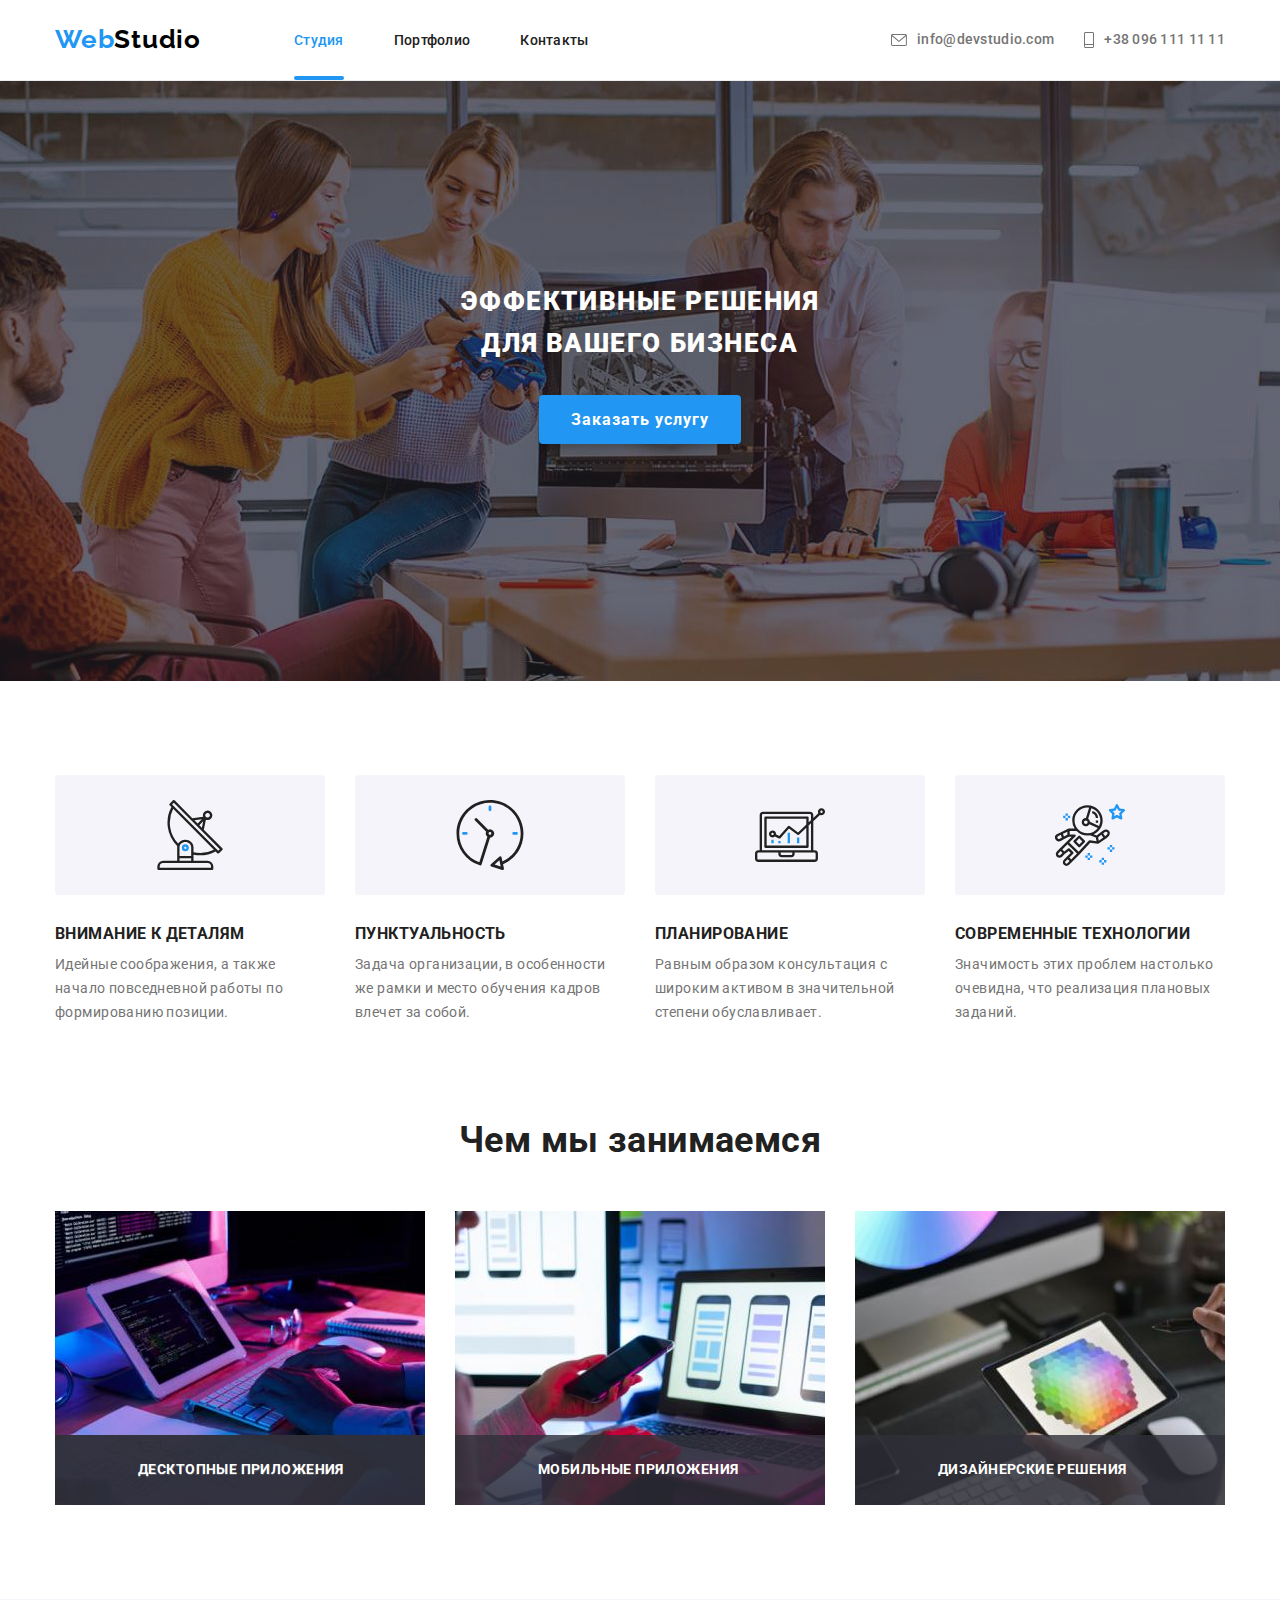
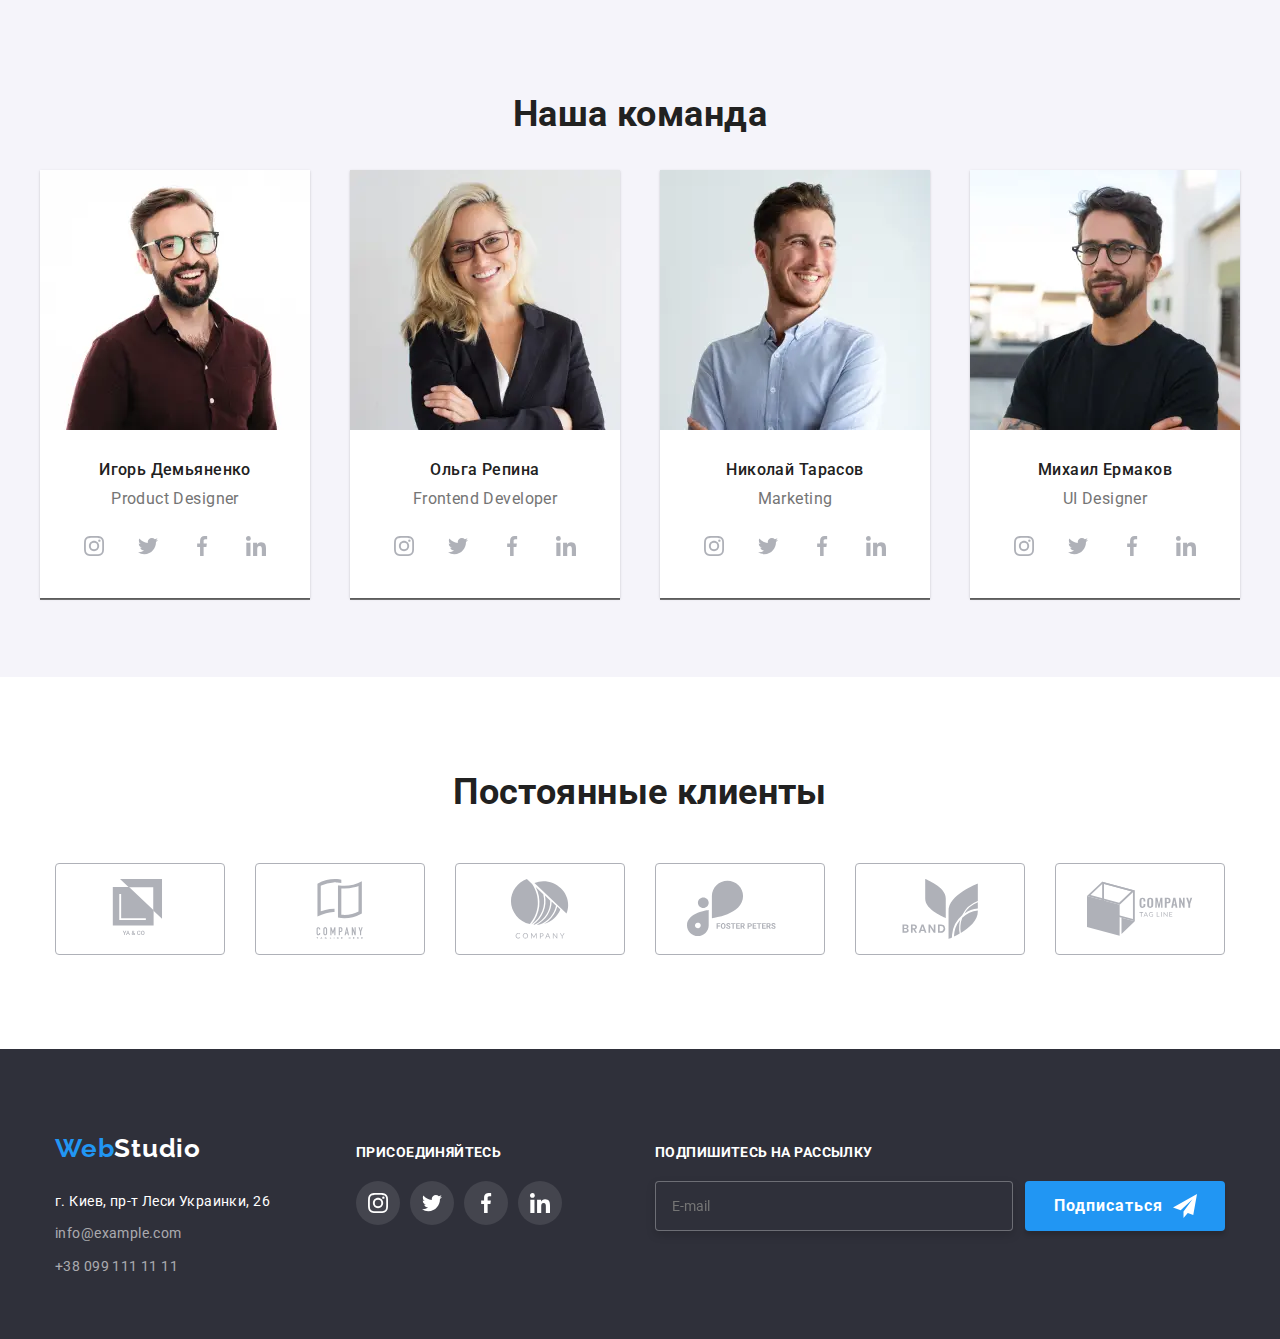
==== index.html @ fa32755e "///" ====
<!DOCTYPE html>
<html lang="ru">
<head>
    <meta charset="UTF-8">
    <meta http-equiv="X-UA-Compatible" content="IE=edge">
    <meta name="viewport" content="width=device-width, initial-scale=1.0">
    <title>MainPage</title>
    <link rel="preconnect" href="https://fonts.googleapis.com">
    <link rel="preconnect" href="https://fonts.gstatic.com" crossorigin>
    <link href="https://fonts.googleapis.com/css2?family=Raleway:wght@700&family=Roboto:wght@400;500;700;900&display=swap" rel="stylesheet">
    <link rel="stylesheet" href="./css/main.min.css">
</head>
<body>

    <!--Шапка-->
    <header class="page-header">
        <div class="container">
            <nav class="main-nav">
                <a class="logo" lang="en" href="./index.html">Web<span class="page-header__logo">Studio</span></a>
                <ul class="site-nav site-nav--margin">
                    <li class="site-nav__item"><a class="site-nav__link site-nav__link--current" href="./index.html">Студия</a></li>
                    <li class="site-nav__item"><a class="site-nav__link" href="./portfolio.html">Портфолио</a></li>
                    <li class="site-nav__item"><a class="site-nav__link" href="">Контакты</a></li>
                </ul>
            </nav>
                <ul class="auth-nav">
                    <li class="auth-nav__item">
                        <a class="auth-nav__link" lang="en" href="mailto:info@example.com">
                            <svg class="auth-nav__mail">
                                <use href="./images/icons.svg#icon-envelope"></use>
                            </svg>
                            info@devstudio.com</a>
                    </li>
                    <li class="auth-nav__item">
                        <a class="auth-nav__link" href="tel:+380961111111">
                            <svg class="auth-nav__tel">
                                <use href="./images/icons.svg#icon-coll"></use>
                            </svg>
                            +38 096 111 11 11</a>
                    </li>
                </ul>
                <!--  Mobile menu  -->

                <button type="button" class="burger" data-menu-open>
                    <svg class="burger__icon">
                        <use href="./images/icons.svg#menu"></use>
                    </svg>
                </button>

                <div class="mobile-menu" data-menu>
                    <button type="button" class="close" data-menu-close>
                        <svg class="close__icon">
                            <use href="./images/icons.svg#close"></use>
                        </svg>
                    </button>
                <div class="mobile-menu__nav">
                    <ul class="mobile-nav">
                        <li class="mobile-nav__item"><a class="mobile-nav__link" href="./index.html">Студия</a></li>
                        <li class="mobile-nav__item"><a class="mobile-nav__link" href="./portfolio.html">Портфолио</a></li>
                        <li class="mobile-nav__item"><a class="mobile-nav__link" href="">Контакты</a></li>
                    </ul>
                </div>
            
                <div class="mobile-menu__auth">
                    <ul class="mobile-auth">
                        <li class="mobile-auth__item">
                            <a class="mobile-auth__tel" href="tel:+380961111111">+38 096 111 11 11</a>
                        </li>
                        <li class="mobile-auth__item">
                            <a class="mobile-auth__mail" lang="en" href="mailto:info@example.com">info@devstudio.com</a>
                        </li>
                    </ul>
                    <ul class="mobile-network">
                        <li class="mobile-network__item">
                            <a class="mobile-network__link" href="">Instagram</a>
                        </li>
                        <li class="mobile-network__item">
                            <a class="mobile-network__link" href="">Twitter</a>
                        </li>
                        <li class="mobile-network__item">
                            <a class="mobile-network__link" href="">Facebook</a>
                        </li>
                        <li class="mobile-network__item">
                            <a class="mobile-network__link" href="">LinkedIn</a>
                        </li>
                    </ul>
                </div>
                </div>               
        </div>
    </header>
    <main>
    <!--Герой-->
        <section class="hero">
            <div class="container">
                <h1 class="hero__title">Эффективные решения для вашего бизнеса</h1>
                <button data-modal-open class="hero__button" type="button">Заказать услугу</button>
            </div>
            <div class="backdrop is-hidden" data-modal>
                <div class="modal">
                    <button data-modal-close  class="close-modal-button" type="button">
                        <svg class="close-modal-icon">
                            <use href="./images/icons.svg#icon-cross"></use>
                        </svg>
                    </button>

                    <!--  форма  -->

                    <form class="modal-form">
                        <b class="modal-form__title">Оставьте свои данные, мы вам перезвоним</b>
                        
                            <label class="modal-form__label">Имя
                                <span class="modal-form__wrapper">
                                    <input class="modal-form__input" type="text" name="name">
                                    <svg class="modal-form__icon">
                                        <use href="./images/icons.svg#icon-person"></use>
                                    </svg>
                                </span>
                            </label>

                            <label class="modal-form__label">Телефон
                                <span class="modal-form__wrapper">
                                    <input class="modal-form__input" type="tel" name="tel">
                                    <svg class="modal-form__icon">
                                        <use href="./images/icons.svg#icon-phone"></use>
                                    </svg>
                                </span>
                                
                            </label>

                            <label class="modal-form__label">Почта
                                <span class="modal-form__wrapper">
                                    <input class="modal-form__input" type="email" name="email">
                                    <svg class="modal-form__icon">
                                        <use href="./images/icons.svg#icon-email"></use>
                                    </svg>
                                </span>
                                
                            </label>

                            <label class="modal-form__label">Комментарий
                                <textarea class="modal-form__comment" name="comment"  placeholder="Введите текст"></textarea>
                            </label>
                            
                            <input class="modal-form__checkbox" type="checkbox" id="accept-policy">
                            <label class="modal-form__check" for="accept-policy">Соглашаюсь с рассылкой и принимаю&nbsp;<a class="modal-form__link" href="#">Условия договора</a></label>

                        <button class="modal-form__button" type="submit">Отправить</button>
                    </form>
                </div>
            </div>   
        </section> 
    
    <!--Преимущества-->
    <section class="section">

        <div class="container">
            <h2 class="section__title visually-hidden">Преимущества</h2>
            <ul class="feature">
                <li class="feature__item">
                    <div class="feature__wrapper">
                        <svg class="feature__icon">
                            <use href="./images/icons.svg#icon-antenna"></use>
                        </svg>
                    </div>
                    <h3 class="feature__title">Внимание к деталям</h3>
                    <p>Идейные соображения, а также начало повседневной работы по формированию позиции.</p>
                </li>
                <li class="feature__item">
                    <div class="feature__wrapper">
                        <svg class="feature__icon">
                            <use href="./images/icons.svg#icon-clock"></use>
                        </svg>
                    </div>
                    <h3 class="feature__title">Пунктуальность</h3>
                    <p>Задача организации, в особенности же рамки и место обучения кадров влечет за собой.</p>
                </li>
                <li class="feature__item">
                    <div class="feature__wrapper">
                        <svg class="feature__icon">
                            <use href="./images/icons.svg#icon-diagram"></use>
                        </svg>
                    </div>
                    <h3 class="feature__title">Планирование</h3>
                    <p>Равным образом консультация с широким активом в значительной степени обуславливает.</p>
                </li>
                <li class="feature__item">
                    <div class="feature__wrapper">
                        <svg class="feature__icon">
                            <use href="./images/icons.svg#icon-astronaut"></use>
                        </svg>
                    </div>
                    <h3 class="feature__title">Современные технологии</h3>
                    <p>Значимость этих проблем настолько очевидна, что реализация плановых заданий.</p>
                </li>
            </ul>
        </div>
        
    </section>

    <!--Чем занимаемся-->
    <section class="section business section--other-padding">

        <div class="container">
            <h2 class="section__title">Чем мы занимаемся</h2>
            <ul class="business-list">
                <li class="business-list__item">
                    <div class="business-list__work">
                        <picture>
                            <source
                            media="(min-width: 1200px)"
                            srcset="
                            ./images/business/business-1.jpg 1x,
                            ./images/business/business-1@2x.jpg 2x"
                            />
                            <img class="business-list__img" src="#" alt="разработка">
                        </picture>
                    <p class="business-list__text">Десктопные приложения</p>
                    </div>
                    
                </li>
                <li class="business-list__item">
                    <div class="business-list__work">
                        <picture>
                            <source
                            media="(min-width: 1200px)"
                            srcset="./images/business/business-2.jpg 1x,
                            ./images/business/business-2@2x.jpg 2x"
                            />
                            <img class="business-list__img" src="#" alt="дизайн">
                        </picture>
                    <p class="business-list__text">Мобильные приложения</p>
                    </div>
                </li>
                <li class="business-list__item">
                    <div class="business-list__work">
                        <picture>
                            <source
                            media="(min-width: 1200px)"
                            srcset="
                            ./images/business/business-3.jpg 1x,
                            ./images/business/business-3@2x.jpg 2x"
                            />
                            <img class="business-list__img" src="#" alt="дизайн">
                        </picture>

                        <p class="business-list__text">Дизайнерские решения</p>
                    </div>
                    
                </li>
            </ul>
        </div>
        
    </section>

    <!--Команда-->
    <section class="section section--background">

        <div class="container">
            <h2 class="section__title">Наша команда</h2>
            <ul class="team-list">
                <li class="team-list__item">
                    <picture>
                        <source
                        media="(min-width: 1200px)"
                        srcset="
                        ./images/team/team-1-desktop.webp 1x,
                        ./images/team/team-1-desktop@2x.webp 2x"
                        type="image/webp"
                        >
                        <source
                        media="(min-width: 1200px)"
                        srcset="
                        ./images/team/team-1-desktop.jpg 1x,
                        ./images/team/team-1-desktop@2x.jpg 2x"
                        >
                        <source
                        media="(min-width: 768px)"
                        srcset="./images/team/team-1-tablet.webp 1x,
                        ./images/team/team-1-tabletp@2x.webp 2x
                        "
                        type="image/webp"
                        >
                        <source
                        media="(min-width: 768px)"
                        srcset="
                        ./images/team/team-1-tablet.jpg 1x,
                        ./images/team/team-1-tablet@2x.jpg 2x"
                        >
                        <source
                        media="(min-width: 480px)"
                        srcset="
                        ./images/team/team-1-mobile).webp 1x,
                        ./images/team/team-1-mobile)@2x.webp 2x"
                        type="image/webp"
                        >
                        <source
                        media="(min-width: 480px)"
                        srcset="
                        ./images/team/team-1-mobile).jpg 1x,
                        ./images/team/team-1-mobile)@2x.jpg 2x"
                        >
                        <img class="team-list_image"
                        src="#"
                        alt="фото Игорь Демьяненко"
                        />
                    </picture>
                    <div class="team-list__info">
                        <h3 class="team-list__title">Игорь Демьяненко</h3>
                        <p class="team-list__text" lang="en">Product Designer</p>
                        <ul class="network team-list__network">
                            <li class="network__item">
                                <a class="network__link" href="">
                                    <svg class="network__icon">
                                        <use href="./images/icons.svg#icon-instagram"></use>
                                    </svg>
                                </a>
                            </li>
                            <li class="network__item">
                                <a class="network__link" href="">
                                    <svg class="network__icon">
                                        <use href="./images/icons.svg#icon-twitter"></use>
                                    </svg>
                                </a>
                            </li>
                            <li class="network__item">
                                <a class="network__link" href="">
                                    <svg class="network__icon">
                                        <use href="./images/icons.svg#icon-facebook"></use>
                                    </svg>
                                </a>
                            </li>
                            <li class="network__item">
                                <a class="network__link" href="">
                                    <svg class="network__icon">
                                        <use href="./images/icons.svg#icon-linkedin"></use>
                                    </svg>
                                </a>
                            </li>
                        </ul>
                    </div>
                    
                </li>

                <li class="team-list__item">
                    <picture>
                        <source
                        media="(min-width: 1200px)"
                        srcset="
                        ./images/team/team-2-desktop.webp 1x,
                        ./images/team/team-2-desktop@2x.webp 2x"
                        type="image/webp"
                        >
                        <source
                        media="(min-width: 1200px)"
                        srcset="
                        ./images/team/team-2-desktop.jpg 1x,
                        ./images/team/team-2-desktop@2x.jpg 2x"
                        >
                        <source
                        media="(min-width: 768px)"
                        srcset="
                        ./images/team/team-2-tablet.webp 1x,
                        ./images/team/team-2-tabletp@2x.webp 2x
                        "
                        type="image/webp"
                        >
                        <source
                        media="(min-width: 768px)"
                        srcset="
                        ./images/team/team-2-tablet.jpg 1x,
                        ./images/team/team-2-tablet@2x.jpg 2x"
                        >
                        <source
                        media="(min-width: 480px)"
                        srcset="
                        ./images/team/team-2-mobile).webp 1x,
                        ./images/team/team-2-mobile)@2x.webp 2x"
                        type="image/webp"
                        >
                        <source
                        media="(min-width: 480px)"
                        srcset="
                        ./images/team/team-2-mobile).jpg 1x,
                        ./images/team/team-2-mobile)@2x.jpg 2x"
                        >
                        <img
                        src="#"
                        alt="фото Ольга Репина"
                        />
                    </picture>
                    <div class="team-list__info">
                        <h3 class="team-list__title">Ольга Репина</h3>
                        <p class="team-list__text" lang="en">Frontend Developer</p>
                        <ul class="network team-list__network">
                            <li class="network__item">
                                <a class="network__link" href="">
                                    <svg class="network__icon">
                                        <use href="./images/icons.svg#icon-instagram"></use>
                                    </svg>
                                </a>
                            </li>
                            <li class="network__item">
                                <a class="network__link" href="">
                                    <svg class="network__icon">
                                        <use href="./images/icons.svg#icon-twitter"></use>
                                    </svg>
                                </a>
                            </li>
                            <li class="network__item">
                                <a class="network__link" href="">
                                    <svg class="network__icon">
                                        <use href="./images/icons.svg#icon-facebook"></use>
                                    </svg>
                                </a>
                            </li>
                            <li class="network__item">
                                <a class="network__link" href="">
                                    <svg class="network__icon">
                                        <use href="./images/icons.svg#icon-linkedin"></use>
                                    </svg>
                                </a>
                            </li>
                        </ul>
                    </div>
                    
                </li>
                <li class="team-list__item">
                    <picture>
                        <source
                        media="(min-width: 1200px)"
                        srcset="
                        ./images/team/team-3-desktop.webp 1x,
                        ./images/team/team-3-desktop@2x.webp 2x"
                        type="image/webp"
                        >
                        <source
                        media="(min-width: 1200px)"
                        srcset="
                        ./images/team/team-3-desktop.jpg 1x,
                        ./images/team/team-3-desktop@2x.jpg 2x"
                        >
                        <source
                        media="(min-width: 768px)"
                        srcset="
                        ./images/team/team-3-tablet.webp 1x,
                        ./images/team/team-3-tabletp@2x.webp 2x
                        "
                        type="image/webp"
                        >
                        <source
                        media="(min-width: 768px)"
                        srcset="
                        ./images/team/team-3-tablet.jpg 1x,
                        ./images/team/team-3-tablet@2x.jpg 2x"
                        >
                        <source
                        media="(min-width: 480px)"
                        srcset="
                        ./images/team/team-3-mobile).webp 1x,
                        ./images/team/team-3-mobile)@2x.webp 2x"
                        type="image/webp"
                        >
                        <source
                        media="(min-width: 480px)"
                        srcset="
                        ./images/team/team-3-mobile).jpg 1x,
                        ./images/team/team-3-mobile)@2x.jpg 2x"
                        >
                        <img
                        src="#"
                        alt="фото Николай Тарасов"
                        />
                    </picture>
                    <div class="team-list__info">
                        <h3 class="team-list__title">Николай Тарасов</h3>
                        <p class="team-list__text" lang="en">Marketing</p>
                        <ul class="network team-list__network">
                            <li class="network__item">
                                <a class="network__link" href="">
                                    <svg class="network__icon">
                                        <use href="./images/icons.svg#icon-instagram"></use>
                                    </svg>
                                </a>
                            </li>
                            <li class="network__item">
                                <a class="network__link" href="">
                                    <svg class="network__icon">
                                        <use href="./images/icons.svg#icon-twitter"></use>
                                    </svg>
                                </a>
                            </li>
                            <li class="network__item">
                                <a class="network__link" href="">
                                    <svg class="network__icon">
                                        <use href="./images/icons.svg#icon-facebook"></use>
                                    </svg>
                                </a>
                            </li>
                            <li class="network__item">
                                <a class="network__link" href="">
                                    <svg class="network__icon">
                                        <use href="./images/icons.svg#icon-linkedin"></use>
                                    </svg>
                                </a>
                            </li>
                        </ul>
                    </div>
                </li>
                
                <li class="team-list__item">
                    <picture>
                        <source
                        media="(min-width: 1200px)"
                        srcset="
                        ./images/team/team-4-desktop.webp 1x,
                        ./images/team/team-4-desktop@2x.webp 2x"
                        type="image/webp"
                        >
                        <source
                        media="(min-width: 1200px)"
                        srcset="
                        ./images/team/team-4-desktop.jpg 1x,
                        ./images/team/team-4-desktop@2x.jpg 2x"
                        >
                        <source
                        media="(min-width: 768px)"
                        srcset="
                        ./images/team/team-4-tablet.webp 1x,
                        ./images/team/team-4-tabletp@2x.webp 2x
                        "
                        type="image/webp"
                        >
                        <source
                        media="(min-width: 768px)"
                        srcset="
                        ./images/team/team-4-tablet.jpg 1x,
                        ./images/team/team-4-tablet@2x.jpg 2x"
                        >
                        <source
                        media="(min-width: 480px)"
                        srcset="
                        ./images/team/team-4-mobile).webp 1x,
                        ./images/team/team-4-mobile)@2x.webp 2x"
                        type="image/webp"
                        >
                        <source
                        media="(min-width: 480px)"
                        srcset="
                        ./images/team/team-4-mobile).jpg 1x,
                        ./images/team/team-4-mobile)@2x.jpg 2x"
                        >
                        <img
                        src="#"
                        alt="фото Михаил Ермаков"
                        />
                    </picture>
                    <div class="team-list__info">
                        <h3 class="team-list__title">Михаил Ермаков</h3>
                        <p class="team-list__text" lang="en">UI Designer</p>
                        <ul class="network team-list__network">
                            <li class="network__item">
                                <a class="network__link" href="">
                                    <svg class="network__icon">
                                        <use href="./images/icons.svg#icon-instagram"></use>
                                    </svg>
                                </a>
                            </li>
                            <li class="network__item">
                                <a class="network__link" href="">
                                    <svg class="network__icon">
                                        <use href="./images/icons.svg#icon-twitter"></use>
                                    </svg>
                                </a>
                            </li>
                            <li class="network__item">
                                <a class="network__link" href="">
                                    <svg class="network__icon">
                                        <use href="./images/icons.svg#icon-facebook"></use>
                                    </svg>
                                </a>
                            </li>
                            <li class="network__item">
                                <a class="network__link" href="">
                                    <svg class="network__icon">
                                        <use href="./images/icons.svg#icon-linkedin"></use>
                                    </svg>
                                </a>
                            </li>
                        </ul>
                    </div>
                    
                </li>
            </ul>
        </div>
        
    </section>

    <!-- Постоянные клиенты -->

    <section class="section">
        <div class="container">
            <h2 class="section__title">Постоянные клиенты</h2>
            <ul class="clients-list">
                <li class="clients-list__item">
                    <a class="clients-list__link" href="">
                        <svg class="clients-list__icon">
                            <use href="./images/icons.svg#icon-logo-one"></use>
                        </svg>
                    </a>
                </li>
                <li class="clients-list__item">
                    <a class="clients-list__link" href="">
                        <svg class="clients-list__icon">
                            <use href="./images/icons.svg#icon-logo-two"></use>
                        </svg>
                    </a>
                </li>
                <li class="clients-list__item">
                    <a class="clients-list__link" href="">
                        <svg class="clients-list__icon">
                            <use href="./images/icons.svg#icon-logo-three"></use>
                        </svg>
                    </a>
                </li>
                <li class="clients-list__item">
                    <a class="clients-list__link" href="">
                        <svg class="clients-list__icon">
                            <use href="./images/icons.svg#icon-logo-four"></use>
                        </svg>
                    </a>
                </li>
                <li class="clients-list__item">
                    <a class="clients-list__link" href="">
                        <svg class="clients-list__icon">
                            <use href="./images/icons.svg#icon-logo-five"></use>
                        </svg>
                    </a>
                </li>
                <li class="clients-list__item">
                    <a class="clients-list__link" href="">
                        <svg class="clients-list__icon">
                            <use href="./images/icons.svg#icon-logo-six"></use>
                        </svg>
                    </a>
                </li>

            </ul>

        </div>
    </section>
    </main>
    <!--Подвал-->
    <footer class="footer">
        <div class="container footer__container">
            <div class="left">
                <a class="logo" lang="en" href="./index.html">Web<span class="footer__logo">Studio</span></a>
                <address class="address">
                    <ul class="contacts">
                        <li class="contacts__item">
                            <a class="contacts__adress" href="">г. Киев, пр-т Леси Украинки, 26</a>
                        </li>
                        <li class="contacts__item">
                            <a class="contacts__mail" lang="en" href="mailto:info@example.com">info@example.com</a>
                        </li>
                        <li class="contacts__item">
                            <a class="contacts__tel" href="tel:+380961111111">+38 099 111 11 11</a>
                        </li>      
                    </ul>
                </address>
            </div>
            <div class="right footer__right">
                <h3 class="right__title">присоединяйтесь</h3>
                <ul class="network">
                    <li class="network__item">
                        <a class="network__link network__link--background" href="">
                            <svg class="network__icon network__icon--fill">
                                <use href="./images/icons.svg#icon-instagram"></use>
                            </svg>
                        </a>
                    </li>
                    <li class="network__item">
                        <a class="network__link network__link--background" href="">
                            <svg class="network__icon network__icon--fill">
                                <use href="./images/icons.svg#icon-twitter"></use>
                            </svg>
                        </a>
                    </li>
                    <li class="network__item">
                        <a class="network__link network__link--background" href="">
                            <svg class="network__icon network__icon--fill">
                                <use href="./images/icons.svg#icon-facebook"></use>
                            </svg>
                        </a>
                    </li>
                    <li class="network__item">
                        <a class="network__link network__link--background" href="">
                            <svg class="network__icon network__icon--fill">
                                <use href="./images/icons.svg#icon-linkedin"></use>
                            </svg>
                        </a>
                    </li>
                </ul>
            </div>
            <div class="footer-mailing">
                <b class="footer-mailin-accent">Подпишитесь на рассылку</b>
                <form class="footer-form">

                        <label class="footer-form__label">
                            <input class="footer-form__input" type="email" name="footer-email" placeholder="E-mail">
                        </label>
                        
                        <button class="footer-form__button" type="submit">Подписаться
                            <svg class="footer-form__icon">
                                <use href="./images/icons.svg#icon-send"></use>
                            </svg>
                        </button>
                    
                </form>
            </div>
            
        </div>
    </footer>

    <script src="./js/modal.js"></script>
    <script src="./js/mobile-menu.js"></script>
    
</body>
</html>
---- css/main.min.css ----
/*! modern-normalize v1.1.0 | MIT License | https://github.com/sindresorhus/modern-normalize */*,::before,::after{box-sizing:border-box}html{line-height:1.15;-webkit-text-size-adjust:100%;-moz-tab-size:4;tab-size:4}body{margin:0;font-family:system-ui,-apple-system,"Segoe UI",Roboto,Helvetica,Arial,sans-serif,"Apple Color Emoji","Segoe UI Emoji"}hr{height:0;color:inherit}abbr[title]{text-decoration:underline dotted}b,strong{font-weight:bolder}code,kbd,samp,pre{font-family:ui-monospace, SFMono-Regular, Consolas, 'Liberation Mono', Menlo, monospace;font-size:1em}small{font-size:80%}sub,sup{font-size:75%;line-height:0;position:relative;vertical-align:baseline}sub{bottom:-0.25em}sup{top:-0.5em}table{text-indent:0;border-color:inherit}button,input,optgroup,select,textarea{font-family:inherit;font-size:100%;line-height:1.15;margin:0}button,select{text-transform:none}button,[type='button'],[type='reset'],[type='submit']{-webkit-appearance:button}::-moz-focus-inner{border-style:none;padding:0}:-moz-focusring{outline:1px dotted ButtonText}:-moz-ui-invalid{box-shadow:none}legend{padding:0}progress{vertical-align:baseline}::-webkit-inner-spin-button,::-webkit-outer-spin-button{height:auto}[type='search']{-webkit-appearance:textfield;outline-offset:-2px}::-webkit-search-decoration{-webkit-appearance:none}::-webkit-file-upload-button{-webkit-appearance:button;font:inherit}summary{display:list-item}.visually-hidden{position:absolute;width:1px;height:1px;margin:-1px;border:0;padding:0;white-space:nowrap;clip-path:inset(100%);clip:rect(0 0 0 0);overflow:hidden}body{background-color:var(--primary-bg-color);color:#757575;font-family:Roboto, sans-serif;letter-spacing:0.03em;font-size:14px;line-height:1.7}h1,h2,h3,p{margin:0px}ul{margin:0px;padding:0px;list-style:none}button{cursor:pointer}img{display:block;max-width:100%;height:auto}a{text-decoration:none}.container{padding-left:15px;padding-right:15px;margin:0 auto}@media screen and (min-width: 480px){.container{width:480px}}@media screen and (min-width: 768px){.container{width:768px}}@media screen and (min-width: 1200px){.container{width:1200px}}.logo{display:block;padding-top:24px;padding-bottom:25px;font-family:Raleway;font-weight:bold;font-size:26px;line-height:1.2;letter-spacing:0.03em;color:#2196F3}.section{padding-top:94px;padding-bottom:94px}@media screen and (max-width: 676px){.section{padding-top:60px;padding-bottom:60px}}.section__title{color:#212121;font-weight:700;font-size:36px;line-height:1.17;text-align:center;margin-bottom:50px}.backdrop{position:fixed;top:0;left:0;width:100%;height:100%;background-color:rgba(0,0,0,0.2);opacity:1;transition:opacity 250ms cubic-bezier(0.4, 0, 0.2, 1);z-index:1}.backdrop.is-hidden{opacity:0;pointer-events:none}.modal{position:absolute;top:50%;left:50%;transform:translate(-50%, -50%) scale(1);width:528px;height:581px;background:#fff;box-shadow:0px 1px 3px rgba(0,0,0,0.12),0px 1px 1px rgba(0,0,0,0.14),0px 2px 1px rgba(0,0,0,0.2);border-radius:4px}.backdrop.is-hidden .modal{transform:translate(-50%, -50%) scale(0.9)}.close-modal-button{display:flex;justify-content:center;align-items:center;position:absolute;top:8px;right:8px;width:30px;height:30px;background-color:#fff;border:1px solid rgba(0,0,0,0.1);border-radius:50%}.close-modal-icon{width:14px;height:14px;transition:fill 250ms cubic-bezier(0.4, 0, 0.2, 1)}.close-modal-button:hover .close-modal-icon,.close-modal-button:focus .close-modal-icon{fill:#2196F3}.modal-form{display:flex;flex-direction:column;padding:40px;text-align:left}.modal-form__title{display:inline-block;font-weight:700;font-size:20px;line-height:1.15;letter-spacing:0.03em;color:#212121;margin-bottom:12px}.modal-form__checkbox{position:absolute;width:1px;height:1px;margin:-1px;border:0;padding:0;white-space:nowrap;clip-path:inset(100%);clip:rect(0 0 0 0);overflow:hidden}.modal-form__label{font-size:12px;line-height:1.16;letter-spacing:0.01em;color:#757575}.modal-form .modal-form__label+.modal-form__label{margin-top:10px}.modal-form__wrapper{display:block;position:relative;margin-top:4px}.modal-form__input{width:100%;height:40px;padding-left:42px;border:1px solid rgba(33,33,33,0.2);border-radius:4px;transition:border 250ms cubic-bezier(0.4, 0, 0.2, 1)}.modal-form__input:focus,.modal-form__comment:focus{outline:none;border-color:#2196F3}.modal-form__comment{display:block;width:100%;height:120px;margin-top:4px;border:1px solid rgba(33,33,33,0.2);border-radius:4px;padding:12px 16px;resize:none;transition:border 250ms cubic-bezier(0.4, 0, 0.2, 1)}.modal-form__comment::placeholder{font-size:14px;line-height:1.14;letter-spacing:0.01em;color:rgba(117,117,117,0.5)}.modal-form__icon{display:block;position:absolute;top:50%;left:12px;width:18px;height:18px;transform:translateY(-50%);transition:fill 250ms cubic-bezier(0.4, 0, 0.2, 1)}.modal-form__input:focus+.modal-form__icon{fill:#2196F3}.modal-form__check{display:flex;justify-content:center;align-items:center;margin-top:20px;margin-bottom:30px}.modal-form__check::before{display:block;content:"";width:16px;height:15px;margin-right:7px;background-image:url(../images/check-off.svg);cursor:pointer;transition:background-image 250ms cubic-bezier(0.4, 0, 0.2, 1)}.modal-form__link{text-decoration:underline}.modal-form__checkbox:checked+.modal-form__check::before{background-image:url(../images/icon-check.svg)}.modal-form__checkbox:focus+.modal-form__check::before{fill:#2196F3}.modal-form__button{padding:10px 55px;font-weight:700;font-size:16px;line-height:1.87;letter-spacing:0.06em;align-self:center;color:#fff;background:#2196F3;box-shadow:0px 4px 4px rgba(0,0,0,0.15);border-radius:4px;border:none;transition:background-color 250ms cubic-bezier(0.4, 0, 0.2, 1)}.modal-form__button:hover,.modal-form__button:focus{background:#188CE8}.network{display:flex;justify-content:center}.network__link{display:flex;width:44px;height:44px;align-items:center;justify-content:center;border-radius:50%;transition:color 250ms cubic-bezier(0.4, 0, 0.2, 1),background-color 250ms cubic-bezier(0.4, 0, 0.2, 1)}.network__icon{width:20px;height:20px;fill:#AFB1B8}.network .network__item+.network__item{margin-left:10px}.burger{background-color:#fff;border:none;cursor:pointer;padding:0;line-height:0;transition:fill 250ms cubic-bezier(0.4, 0, 0.2, 1)}.burger:hover,.burger:focus{fill:#2196F3}@media screen and (min-width: 768px){.burger{display:none}}.mobile-menu{display:flex;flex-direction:column;justify-content:space-between;position:fixed;z-index:100;top:0;left:0;width:100vw;height:100vh;padding:48px 40px;opacity:0;visibility:hidden;pointer-events:none;background-color:#fff;transition:opasity 250ms cubic-bezier(0.4, 0, 0.2, 1),visibility 250ms cubic-bezier(0.4, 0, 0.2, 1)}.mobile-menu.is-open{opacity:1;visibility:visible;pointer-events:all}.close{position:absolute;top:10px;right:15px;background-color:#fff;border:none;cursor:pointer;padding:0;line-height:0;transition:fill 250ms cubic-bezier(0.4, 0, 0.2, 1)}.close:hover,.close:focus{fill:#2196F3}.burger__icon,.close__icon{width:40px;height:40px}.mobile-nav__item:not(:last-child){margin-bottom:32px}.mobile-nav__link{font-weight:500;font-size:40px;line-height:1.17;text-align:center;letter-spacing:0.02em;color:#212121;transition:color 250ms cubic-bezier(0.4, 0, 0.2, 1)}.mobile-nav__link:hover,.mobile-nav__link:focus{color:#2196F3}.mobile-menu__auth{display:block}.mobile-auth{margin-bottom:64px}.mobile-auth__item:not(:last-child){margin-bottom:32px}.mobile-auth__tel{font-weight:500;font-size:34px;line-height:1.17;letter-spacing:0.02em;color:#2196F3}.mobile-auth__mail{font-weight:500;font-size:24px;line-height:1.16;letter-spacing:0.02em;color:#757575}.mobile-auth__mail:hover,.mobile-auth__mail:focus{color:#2196F3}.mobile-network{display:flex}.mobile-network__link{padding:10px;font-weight:500;font-size:18px;line-height:1.22;letter-spacing:0.02em;color:#2196F3}.mobile-network__item:not(:last-child){border-right:1px solid rgba(33,33,33,0.2)}.page-header{border-bottom:1px solid #ECECEC}.page-header .container{display:flex;align-items:center;justify-content:space-between}.main-nav{display:flex}.page-header__logo{color:#000000}.site-nav{display:flex}.site-nav--margin{margin-left:93px}@media screen and (max-width: 767px){.site-nav{display:none}}@media (min-width: 768px) and (max-width: 1199px){.site-nav{margin-left:88px}}.site-nav .site-nav__item+.site-nav__item{margin-left:50px}.site-nav__link{display:block;padding-top:32px;padding-bottom:32px;color:#212121;font-weight:500;line-height:1.17;letter-spacing:0.02em;transition:color 250ms cubic-bezier(0.4, 0, 0.2, 1)}.site-nav__link:hover,.site-nav__link:focus{color:#2196F3}.site-nav__link::after{content:"";position:absolute;left:0;bottom:0;display:block;width:100%;height:4px;background-color:#2196F3;border-radius:2px;opacity:0}.site-nav__link--current{color:#2196F3;position:relative}.site-nav__link--current::after{opacity:1}@media screen and (max-width: 767px){.auth-nav{display:none}}@media (min-width: 768px) and (max-width: 1199px){.auth-nav{display:flex;flex-direction:column;justify-content:flex-start;margin-left:auto}}@media screen and (min-width: 1200px){.auth-nav{display:flex;justify-content:center;align-items:center}}@media (min-width: 768px) and (max-width: 1199px){.auth-nav__item:not(:last-child){margin-bottom:10px}}@media (min-width: 1200px){.auth-nav .auth-nav__item+.auth-nav__item{margin-left:30px}}.auth-nav__link{display:flex;align-items:center;color:#757575;font-weight:500;line-height:1.14;letter-spacing:0.02em;transition:color 250ms cubic-bezier(0.4, 0, 0.2, 1)}@media screen and (min-width: 1200px){.auth-nav__link{padding-top:32px;padding-bottom:32px}}.auth-nav__link:hover,.auth-nav__link:focus{color:#2196F3;fill:#2196F3}.auth-nav__mail{width:16px;height:12px;margin-right:10px;fill:currentColor}@media (min-width: 768px) and (max-width: 1199px){.auth-nav__mail{width:14px;height:10px}}.auth-nav__tel{width:10px;height:16px;margin-right:10px;fill:currentColor}@media (min-width: 768px) and (max-width: 1199px){.auth-nav__tel{width:10px;height:14px}}.hero{max-width:480px;height:400px;padding-top:118px;padding-bottom:118px;margin-left:auto;margin-right:auto;background-color:#C4C4C4;text-align:center;background-image:linear-gradient(rgba(47,48,58,0.4), rgba(47,48,58,0.4)),url("../images/hero/hero-mobile.jpg");background-repeat:no-repeat;background-position:center;background-size:cover}@media screen and (min-device-pixel-ratio: 2), (min-resolution: 192dpi), (min-resolution: 2dppx){.hero{background-image:url("../images/hero/hero-mobile@2x.jpg")}}@media screen and (min-width: 768px){.hero{max-width:768px;background-image:linear-gradient(rgba(47,48,58,0.4), rgba(47,48,58,0.4)),url("../images/hero/hero-desktop.jpg")}}@media screen and (min-width: 768px) and (min-device-pixel-ratio: 2), screen and (min-width: 768px) and (min-resolution: 192dpi), screen and (min-width: 768px) and (min-resolution: 2dppx){.hero{background-image:url("../images/hero/hero-tablet@2x.jpg")}}@media screen and (min-width: 1200px){.hero{max-width:1600px;height:600px;padding-top:200px;padding-bottom:200px;background-image:linear-gradient(rgba(47,48,58,0.4), rgba(47,48,58,0.4)),url("../images/hero/hero-desktop.jpg")}}@media screen and (min-width: 1200px) and (min-device-pixel-ratio: 2), screen and (min-width: 1200px) and (min-resolution: 192dpi), screen and (min-width: 1200px) and (min-resolution: 2dppx){.hero{background-image:url("../images/hero/hero-desktop@2x.jpg")}}.hero__title{color:#fff;margin:0 auto;margin-bottom:30px;width:360px;font-weight:900;font-size:26px;line-height:1.6;letter-spacing:0.06em;text-transform:uppercase}.hero__button{padding:10px 32px;font-weight:700;font-size:16px;line-height:1.87;letter-spacing:0.06em;color:#fff;box-shadow:0px 4px 4px rgba(0,0,0,0.15);border-radius:4px;border:none;background-color:#2196F3;transition:background-color 250ms cubic-bezier(0.4, 0, 0.2, 1)}.hero__button:hover,.hero__button:focus{background-color:#118CE8}@media screen and (max-width: 767px){.feature{display:block;margin-bottom:60px}}@media screen and (min-width: 768px){.feature{display:flex;flex-wrap:wrap;margin:-15px}}@media screen and (max-width: 767px){.feature__item:not(:last-child){margin-bottom:30px}}@media screen and (min-width: 768px){.feature__item{margin:15px;flex-basis:calc((100% - 60px) / 2)}}@media screen and (min-width: 1200px){.feature__item{flex-basis:calc((100% - 120px) / 4)}}.feature__title{text-align:center;color:#212121;font-weight:700;line-height:1.1;margin-bottom:10px;text-transform:uppercase}@media screen and (min-width: 768px){.feature__title{text-align:left}}.feature__wrapper{display:flex;align-items:center;justify-content:center;height:120px;margin-bottom:30px;padding:25px 0;border-radius:4px;background-color:#F5F4FA}.feature__icon{width:70px;height:70px}@media screen and (max-width: 1199px){.business{display:none}}.section--other-padding{padding-top:0px}.business-list{display:flex;justify-content:space-between}.business-list__text{position:absolute;bottom:27px;left:83px;font-weight:700;font-size:14px;line-height:1.14;letter-spacing:0.03em;text-transform:uppercase;color:#fff}.business-list__work{position:relative}.business-list__work::before{display:block;position:absolute;content:"";width:100%;bottom:0;left:0;height:70px;background:rgba(47,48,58,0.8)}.section--background{background-color:#F5F4FA}@media screen and (max-width: 767px){.team-list{display:block}}@media screen and (min-width: 768px){.team-list{display:flex;flex-wrap:wrap;margin:-15px}}@media screen and (min-width: 1200px){.team-list{display:flex;justify-content:space-between}}.team-list__title{color:#212121;font-weight:500;font-size:16px;line-height:1.2;text-align:center;margin-bottom:10px}.team-list__item{background-color:#fff;box-shadow:0px 1px 3px rgba(0,0,0,0.12),0px 1px 1px rgba(0,0,0,0.14),0px 2px}@media screen and (max-width: 767px){.team-list__item:not(:last-child){margin-bottom:30px}}@media screen and (max-width: 767px) and (min-width: 768px){.team-list__item{margin:15px;flex-basis:calc((100% - 60px) / 2)}}@media screen and (max-width: 767px) and (min-width: 1200px){.team-list__item{flex-basis:calc((100% - 120px) / 4)}}.team-list__item .team-list_image{display:block;width:100%}.team-list__item .team-list__info{padding-top:30px;padding-bottom:30px}.team-list__item .team-list__text{font-weight:400;font-size:16px;line-height:1.2;text-align:center}.team-list__item .team-list__network{margin-top:16px}.team-list__item .network__link:hover,.team-list__item .network__link:focus{background-color:#2196F3}.team-list__item .network__link:hover .network__icon,.team-list__item .network__link:focus .network__icon{fill:#fff}.clients-list{display:flex}@media screen and (max-width: 767px){.clients-list{flex-wrap:wrap;margin:-15px}}@media (min-width: 768px) and (max-width: 1199px){.clients-list{flex-wrap:wrap;margin:-15px}}@media screen and (min-width: 1200px){.clients-list{margin:-15px}}@media screen and (max-width: 767px){.clients-list__item{margin:15px;flex-basis:calc((100% - 60px) / 2)}}@media (min-width: 768px) and (max-width: 1199px){.clients-list__item{margin:15px;flex-basis:calc((100% - 90px) / 3)}}@media screen and (min-width: 1200px){.clients-list__item{margin:15px;flex-basis:calc((100% - 150px) / 6)}}.clients-list__link{display:flex;align-items:center;justify-content:center;height:92px;border:1px solid #AFB1B8;border-radius:4px;color:#AFB1B8;transition:color 250ms cubic-bezier(0.4, 0, 0.2, 1),border 250ms cubic-bezier(0.4, 0, 0.2, 1)}.clients-list__link:hover,.clients-list__link:focus{color:#2196F3;border:1px solid #2196F3}.clients-list__icon{width:106px;height:60px;fill:currentColor}.footer{padding-top:60px;padding-bottom:60px;background-color:#2F303A}@media screen and (max-width: 767px){.footer__container{display:block;text-align:center}}@media (min-width: 768px) and (max-width: 1199px){.footer__container{display:flex;flex-wrap:wrap;align-items:baseline}}@media screen and (min-width: 1200px){.footer__container{display:flex;align-items:baseline}}.footer__logo{color:#fff}.contacts__adress{color:#fff}@media (min-width: 768px) and (max-width: 1199px){.left{margin-left:76px}}@media (min-width: 768px) and (max-width: 1199px){.left{display:flex;flex-direction:column;align-items:center;justify-content:center}}@media screen and (min-width: 1200px){.left{width:231px}}.contacts__mail,.contacts__tel{color:rgba(255,255,255,0.6);transition:color 250ms cubic-bezier(0.4, 0, 0.2, 1)}.contacts__mail:hover,.contacts__mail:focus,.contacts__tel:hover,.contacts__tel:focus{color:#fff}.address{font-style:normal}@media screen and (max-width: 767px){.address{margin-bottom:60px}}@media (min-width: 768px) and (max-width: 1199px){.contacts{display:flex;flex-direction:column;align-items:center;justify-content:center}}.contacts__item:not(:last-child){margin-bottom:9px}@media screen and (max-width: 1199px){.contacts__item:not(:last-child){margin-bottom:8px}}@media (min-width: 768px) and (max-width: 1199px){.footer__right{display:flex;flex-direction:column;align-items:center;justify-content:center}}@media screen and (min-width: 1200px){.footer__right{margin-left:70px}}@media screen and (max-width: 767px){.right{margin-bottom:60px}}@media (min-width: 768px) and (max-width: 1199px){.right{margin-left:165px}}@media screen and (min-width: 1200px){.right{width:206px}}.right__title{font-weight:700;font-size:14px;line-height:1.14;letter-spacing:0.03em;text-transform:uppercase;color:#fff;margin-bottom:20px}.network{display:flex;justify-content:center}.network__link{display:flex;width:44px;height:44px;align-items:center;justify-content:center;color:#fff;border-radius:50%;transition:background-color 250ms cubic-bezier(0.4, 0, 0.2, 1)}.network__link--background{background-color:rgba(255,255,255,0.1)}.network__icon{width:20px;height:20px;color:currentColor}.network__icon--fill{fill:#fff}.network .network__item+.network__item{margin-left:10px}.network__link:hover,.network__link:focus{background-color:#2196F3}@media (min-width: 768px) and (max-width: 1199px){.footer-mailing{text-align:center;margin-left:166px;margin-top:60px}}@media screen and (min-width: 1200px){.footer-mailing{display:flex;flex-direction:column;margin-left:93px}}@media (min-width: 768px) and (max-width: 1199px){.footer-form{display:flex;flex-direction:column;width:450px;align-items:center;justify-content:center}}@media screen and (min-width: 1200px){.footer-form{display:flex}}.footer-mailin-accent{display:block;margin-bottom:20px;font-weight:700;font-size:14px;line-height:1.14;letter-spacing:0.03em;text-transform:uppercase;color:#fff}.footer-form__input{width:358px;height:50px;padding:15px 16px;background-color:#2F303A;border:1px solid rgba(255,255,255,0.3);filter:drop-shadow(0px 4px 4px rgba(0,0,0,0.15));border-radius:4px;transition:border 250ms cubic-bezier(0.4, 0, 0.2, 1)}@media screen and (max-width: 767px){.footer-form__input{width:100%;margin-bottom:20px}}@media (min-width: 768px) and (max-width: 1199px){.footer-form__input{margin-bottom:20px}}.footer-form__input:focus{outline:none;border-color:#2196F3}.footer-form__label::placeholder{font-size:16px;line-height:1.25;letter-spacing:0.03em;color:rgba(255,255,255,0.6)}.footer-form__button{display:flex;justify-content:center;align-items:center;width:200px;height:50px;padding:10px 28px 10px 29px;font-weight:700;font-size:16px;line-height:1.87;letter-spacing:0.06em;color:#fff;background:#2196F3;box-shadow:0px 4px 4px rgba(0,0,0,0.15);border-radius:4px;border:transparent;cursor:pointer;transition:background-color 250ms cubic-bezier(0.4, 0, 0.2, 1)}@media screen and (max-width: 767px){.footer-form__button{margin:0 auto}}@media screen and (min-width: 1200px){.footer-form__button{margin-left:12px}}.footer-form__button:hover,.footer-form__button:focus{background-color:#118CE8}.footer-form__icon{width:24px;height:24px;margin-left:10px}.filter{display:flex;justify-content:center;margin-bottom:50px}.filter__button{font-weight:500;font-size:16px;padding:6px 22px;min-width:auto;line-height:1.6;text-align:center;background-color:#F5F4FA;color:#212121;border-radius:4px;border:none;transition:background-color 250ms cubic-bezier(0.4, 0, 0.2, 1),color 250ms cubic-bezier(0.4, 0, 0.2, 1),box-shadow 250ms cubic-bezier(0.4, 0, 0.2, 1)}.filter__button:hover,.filter__button:focus{color:#fff;background-color:#2196F3;box-shadow:0px 3px 1px rgba(0,0,0,0.1),0px 1px 2px rgba(0,0,0,0.08),0px 2px 2px rgba(0,0,0,0.12)}.filter .filter__item+.filter__item{margin-left:8px}.portfolio{display:flex;flex-wrap:wrap}.portfolio__item{width:370px;margin-right:30px;margin-bottom:30px;border:1px solid #EEEEEE}.portfolio__item:nth-child(3n){margin-right:0px}.portfolio__item:nth-last-child(-n+3){margin-bottom:0px}.portfolio__info{padding:20px 24px}.portfolio__title{color:#212121;font-weight:700;font-size:18px;line-height:2;letter-spacing:0.06em;margin-bottom:4px}.portfolio__description{font-size:16px;line-height:1.9;color:#757575}.portfolio__link{display:block}.portfolio__item:hover,.portfolio__item:focus{box-shadow:0px 1px 1px rgba(0,0,0,0.12),0px 4px 4px rgba(0,0,0,0.06),1px 4px 6px rgba(0,0,0,0.16);transition:box-shadow 250ms cubic-bezier(0.4, 0, 0.2, 1)}.portfolio__box{position:relative;width:100%;height:100%;background-color:rgba(33,150,243,0.9);overflow:hidden}.portfolio__text{position:absolute;top:0;left:0;height:100%;padding:63px 24px;font-size:18px;line-height:1.56;letter-spacing:0.03em;color:#fff;background-color:rgba(33,150,243,0.9);transform:translateY(100%);transition:transform 250ms cubic-bezier(0.4, 0, 0.2, 1)}.portfolio__link:hover .portfolio__text,.portfolio__link:focus .portfolio__text{transform:translateY(0)}
/*# sourceMappingURL=main.min.css.map */
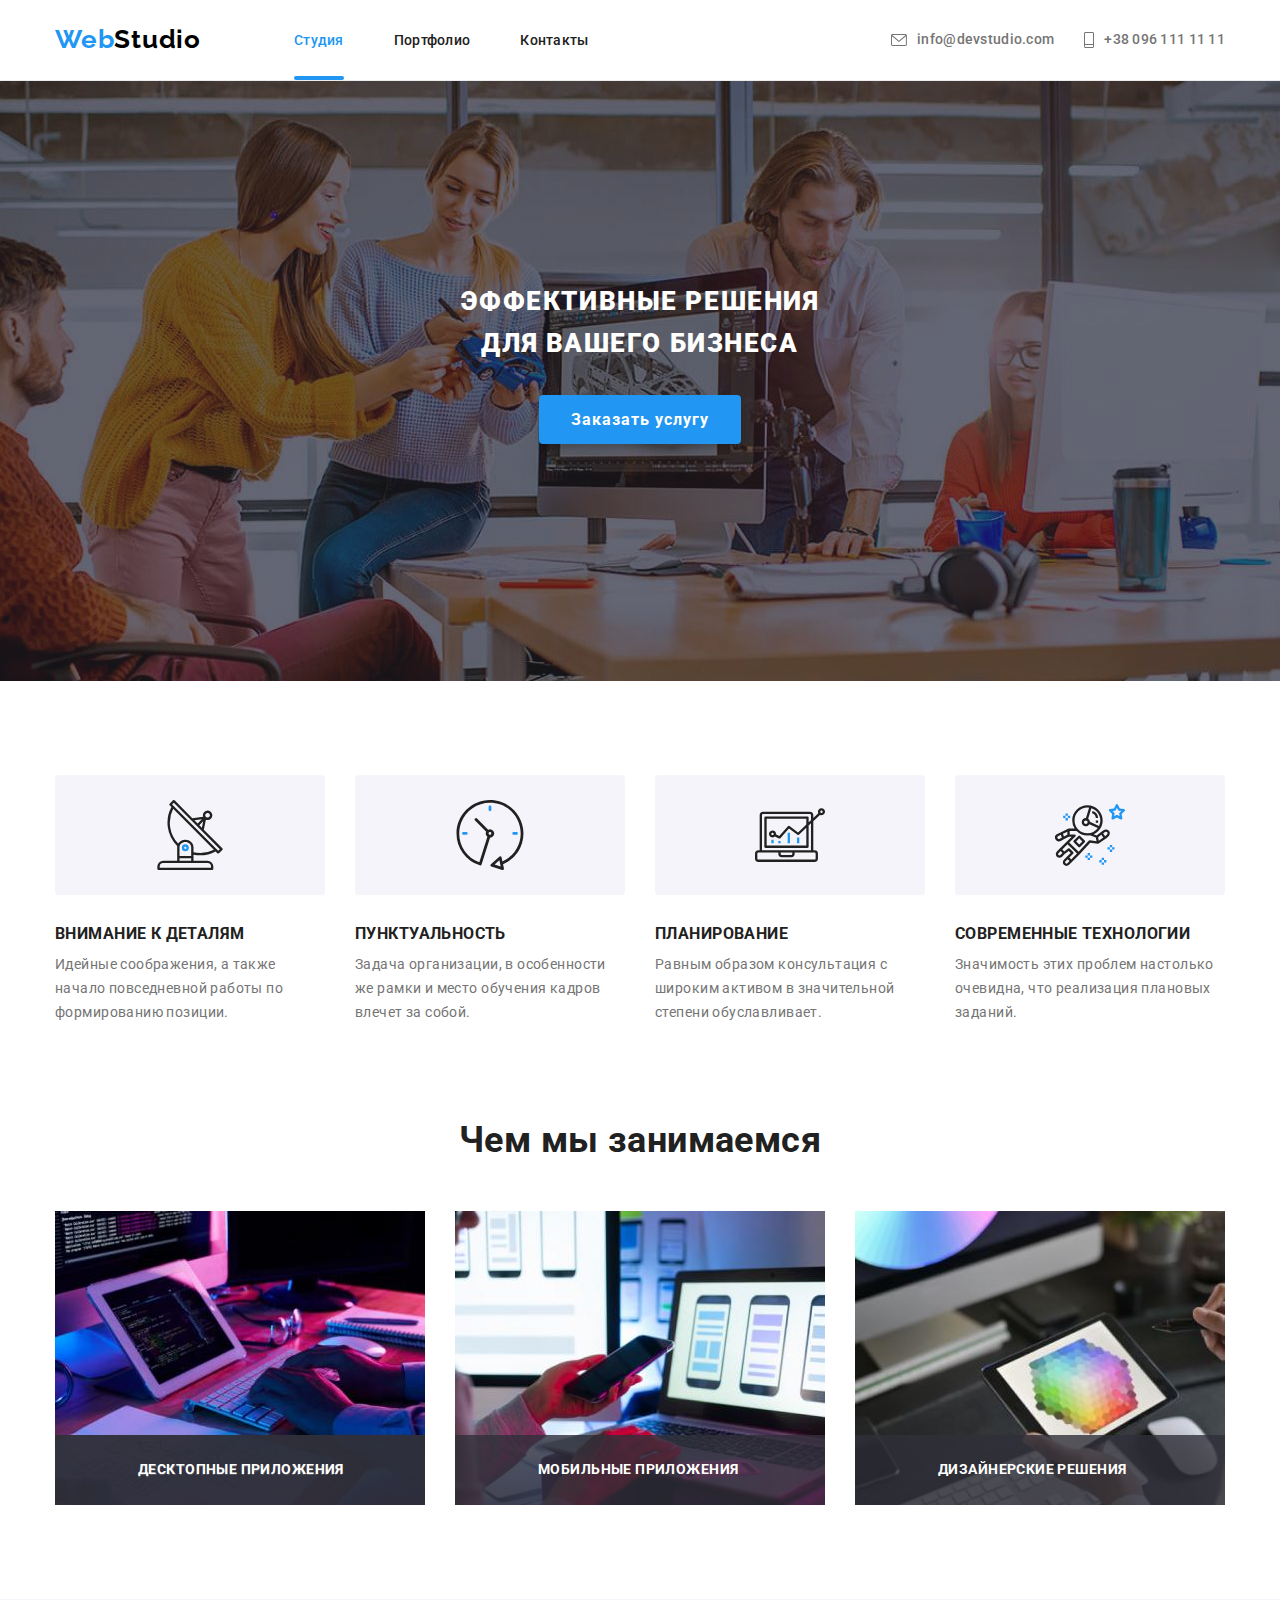
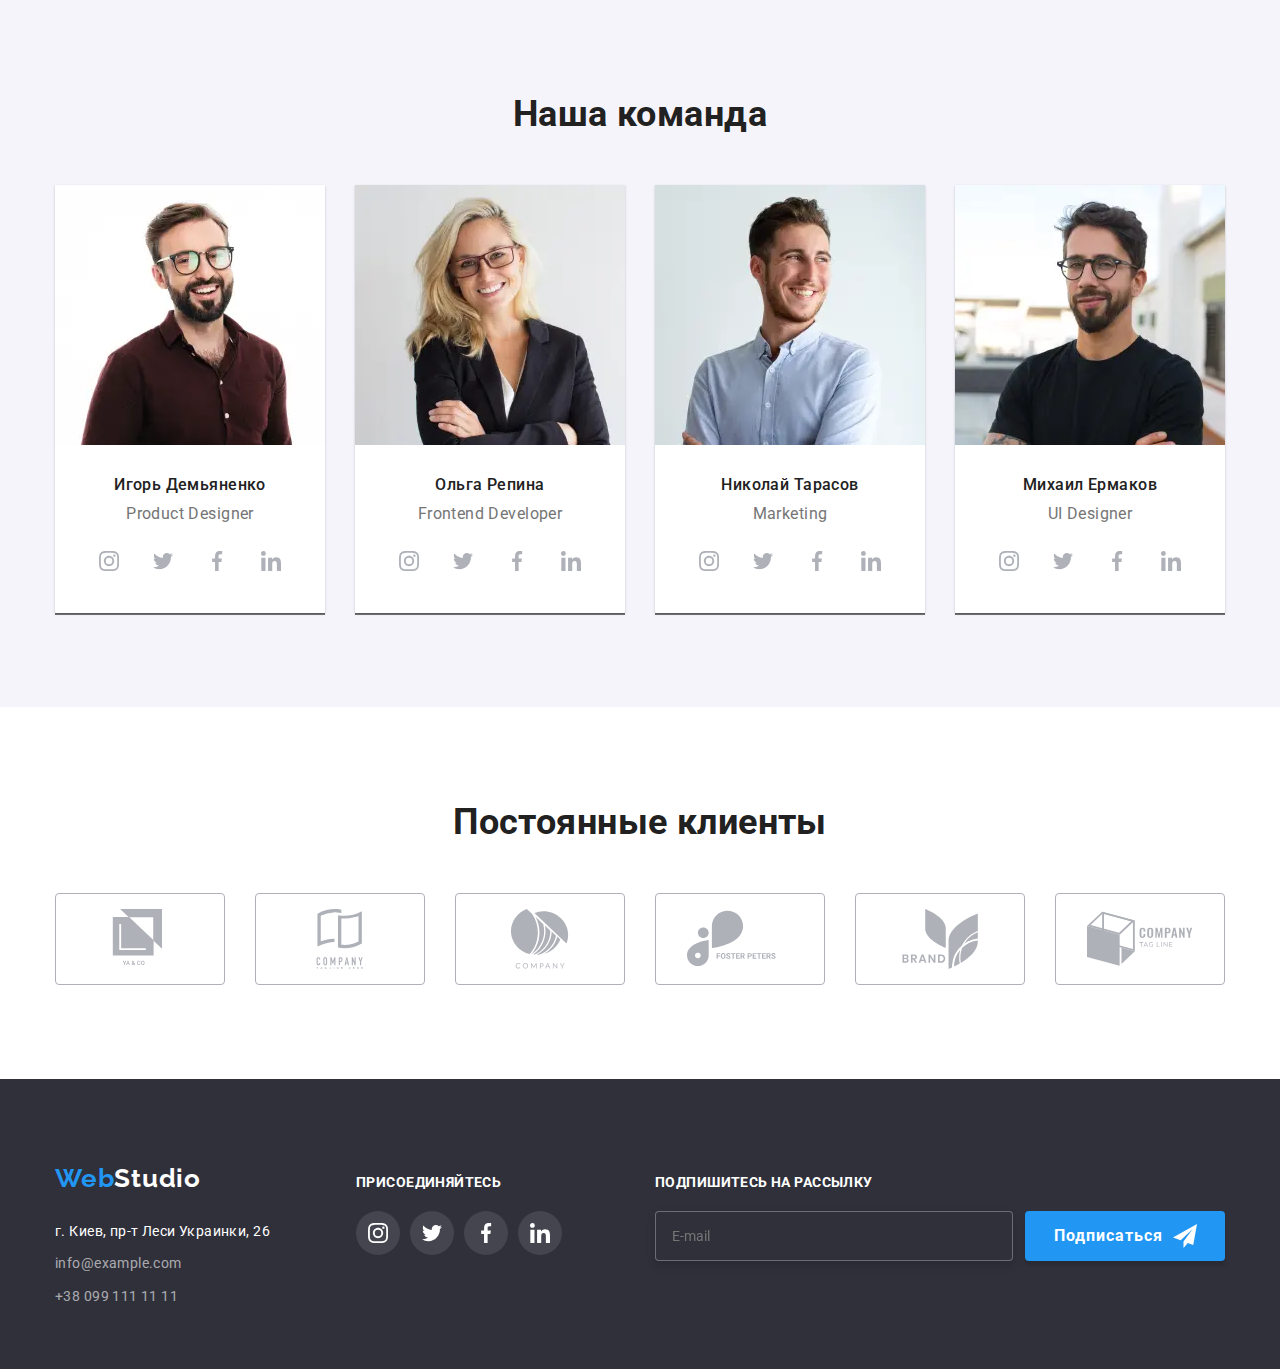
==== commit 4a8d1514: "добавляет фото в портфолио" ====
--- a/index.html
+++ b/index.html
@@ -276,7 +276,7 @@
                         <source
                         media="(min-width: 768px)"
                         srcset="./images/team/team-1-tablet.webp 1x,
-                        ./images/team/team-1-tabletp@2x.webp 2x
+                        ./images/team/team-1-tablet@2x.webp 2x
                         "
                         type="image/webp"
                         >
@@ -289,17 +289,17 @@
                         <source
                         media="(min-width: 480px)"
                         srcset="
-                        ./images/team/team-1-mobile).webp 1x,
-                        ./images/team/team-1-mobile)@2x.webp 2x"
+                        ./images/team/team-1-mobile.webp 1x,
+                        ./images/team/team-1-mobile@2x.webp 2x"
                         type="image/webp"
                         >
                         <source
                         media="(min-width: 480px)"
                         srcset="
-                        ./images/team/team-1-mobile).jpg 1x,
-                        ./images/team/team-1-mobile)@2x.jpg 2x"
-                        >
-                        <img class="team-list_image"
+                        ./images/team/team-1-mobile.jpg 1x,
+                        ./images/team/team-1-mobile@2x.jpg 2x"
+                        >
+                        <img
                         src="#"
                         alt="фото Игорь Демьяненко"
                         />
@@ -360,7 +360,7 @@
                         media="(min-width: 768px)"
                         srcset="
                         ./images/team/team-2-tablet.webp 1x,
-                        ./images/team/team-2-tabletp@2x.webp 2x
+                        ./images/team/team-2-tablet@2x.webp 2x
                         "
                         type="image/webp"
                         >
@@ -373,15 +373,15 @@
                         <source
                         media="(min-width: 480px)"
                         srcset="
-                        ./images/team/team-2-mobile).webp 1x,
-                        ./images/team/team-2-mobile)@2x.webp 2x"
+                        ./images/team/team-2-mobile.webp 1x,
+                        ./images/team/team-2-mobile@2x.webp 2x"
                         type="image/webp"
                         >
                         <source
                         media="(min-width: 480px)"
                         srcset="
-                        ./images/team/team-2-mobile).jpg 1x,
-                        ./images/team/team-2-mobile)@2x.jpg 2x"
+                        ./images/team/team-2-mobile.jpg 1x,
+                        ./images/team/team-2-mobile@2x.jpg 2x"
                         >
                         <img
                         src="#"
@@ -437,13 +437,13 @@
                         media="(min-width: 1200px)"
                         srcset="
                         ./images/team/team-3-desktop.jpg 1x,
-                        ./images/team/team-3-desktop@2x.jpg 2x"
+                        ./images/team/team-3-deskto@2x.jpg 2x"
                         >
                         <source
                         media="(min-width: 768px)"
                         srcset="
                         ./images/team/team-3-tablet.webp 1x,
-                        ./images/team/team-3-tabletp@2x.webp 2x
+                        ./images/team/team-3-tablet@2x.webp 2x
                         "
                         type="image/webp"
                         >
@@ -456,15 +456,15 @@
                         <source
                         media="(min-width: 480px)"
                         srcset="
-                        ./images/team/team-3-mobile).webp 1x,
-                        ./images/team/team-3-mobile)@2x.webp 2x"
+                        ./images/team/team-3-mobile.webp 1x,
+                        ./images/team/team-3-mobile@2x.webp 2x"
                         type="image/webp"
                         >
                         <source
                         media="(min-width: 480px)"
                         srcset="
-                        ./images/team/team-3-mobile).jpg 1x,
-                        ./images/team/team-3-mobile)@2x.jpg 2x"
+                        ./images/team/team-3-mobile.jpg 1x,
+                        ./images/team/team-3-mobile@2x.jpg 2x"
                         >
                         <img
                         src="#"
@@ -526,7 +526,7 @@
                         media="(min-width: 768px)"
                         srcset="
                         ./images/team/team-4-tablet.webp 1x,
-                        ./images/team/team-4-tabletp@2x.webp 2x
+                        ./images/team/team-4-tablet@2x.webp 2x
                         "
                         type="image/webp"
                         >
@@ -539,15 +539,15 @@
                         <source
                         media="(min-width: 480px)"
                         srcset="
-                        ./images/team/team-4-mobile).webp 1x,
-                        ./images/team/team-4-mobile)@2x.webp 2x"
+                        ./images/team/team-4-mobile.webp 1x,
+                        ./images/team/team-4-mobile@2x.webp 2x"
                         type="image/webp"
                         >
                         <source
                         media="(min-width: 480px)"
                         srcset="
-                        ./images/team/team-4-mobile).jpg 1x,
-                        ./images/team/team-4-mobile)@2x.jpg 2x"
+                        ./images/team/team-4-mobile.jpg 1x,
+                        ./images/team/team-4-mobile@2x.jpg 2x"
                         >
                         <img
                         src="#"
--- a/css/main.min.css
+++ b/css/main.min.css
@@ -3,5 +3,5 @@
  Consolas,  'Liberation Mono',  Menlo,- monospace;font-size:1em}small{font-size:80%}sub,sup{font-size:75%;line-height:0;position:relative;vertical-align:baseline}sub{bottom:-0.25em}sup{top:-0.5em}table{text-indent:0;border-color:inherit}button,input,optgroup,select,textarea{font-family:inherit;font-size:100%;line-height:1.15;margin:0}button,select{text-transform:none}button,[type='button'],[type='reset'],[type='submit']{-webkit-appearance:button}::-moz-focus-inner{border-style:none;padding:0}:-moz-focusring{outline:1px dotted ButtonText}:-moz-ui-invalid{box-shadow:none}legend{padding:0}progress{vertical-align:baseline}::-webkit-inner-spin-button,::-webkit-outer-spin-button{height:auto}[type='search']{-webkit-appearance:textfield;outline-offset:-2px}::-webkit-search-decoration{-webkit-appearance:none}::-webkit-file-upload-button{-webkit-appearance:button;font:inherit}summary{display:list-item}.visually-hidden{position:absolute;width:1px;height:1px;margin:-1px;border:0;padding:0;white-space:nowrap;clip-path:inset(100%);clip:rect(0 0 0 0);overflow:hidden}body{background-color:var(--primary-bg-color);color:#757575;font-family:Roboto, sans-serif;letter-spacing:0.03em;font-size:14px;line-height:1.7}h1,h2,h3,p{margin:0px}ul{margin:0px;padding:0px;list-style:none}button{cursor:pointer}img{display:block;max-width:100%;height:auto}a{text-decoration:none}.container{padding-left:15px;padding-right:15px;margin:0 auto}@media screen and (min-width: 480px){.container{width:480px}}@media screen and (min-width: 768px){.container{width:768px}}@media screen and (min-width: 1200px){.container{width:1200px}}.logo{display:block;padding-top:24px;padding-bottom:25px;font-family:Raleway;font-weight:bold;font-size:26px;line-height:1.2;letter-spacing:0.03em;color:#2196F3}.section{padding-top:94px;padding-bottom:94px}@media screen and (max-width: 676px){.section{padding-top:60px;padding-bottom:60px}}.section__title{color:#212121;font-weight:700;font-size:36px;line-height:1.17;text-align:center;margin-bottom:50px}.backdrop{position:fixed;top:0;left:0;width:100%;height:100%;background-color:rgba(0,0,0,0.2);opacity:1;transition:opacity 250ms cubic-bezier(0.4, 0, 0.2, 1);z-index:1}.backdrop.is-hidden{opacity:0;pointer-events:none}.modal{position:absolute;top:50%;left:50%;transform:translate(-50%, -50%) scale(1);width:528px;height:581px;background:#fff;box-shadow:0px 1px 3px rgba(0,0,0,0.12),0px 1px 1px rgba(0,0,0,0.14),0px 2px 1px rgba(0,0,0,0.2);border-radius:4px}.backdrop.is-hidden .modal{transform:translate(-50%, -50%) scale(0.9)}.close-modal-button{display:flex;justify-content:center;align-items:center;position:absolute;top:8px;right:8px;width:30px;height:30px;background-color:#fff;border:1px solid rgba(0,0,0,0.1);border-radius:50%}.close-modal-icon{width:14px;height:14px;transition:fill 250ms cubic-bezier(0.4, 0, 0.2, 1)}.close-modal-button:hover .close-modal-icon,.close-modal-button:focus .close-modal-icon{fill:#2196F3}.modal-form{display:flex;flex-direction:column;padding:40px;text-align:left}.modal-form__title{display:inline-block;font-weight:700;font-size:20px;line-height:1.15;letter-spacing:0.03em;color:#212121;margin-bottom:12px}.modal-form__checkbox{position:absolute;width:1px;height:1px;margin:-1px;border:0;padding:0;white-space:nowrap;clip-path:inset(100%);clip:rect(0 0 0 0);overflow:hidden}.modal-form__label{font-size:12px;line-height:1.16;letter-spacing:0.01em;color:#757575}.modal-form .modal-form__label+.modal-form__label{margin-top:10px}.modal-form__wrapper{display:block;position:relative;margin-top:4px}.modal-form__input{width:100%;height:40px;padding-left:42px;border:1px solid rgba(33,33,33,0.2);border-radius:4px;transition:border 250ms cubic-bezier(0.4, 0, 0.2, 1)}.modal-form__input:focus,.modal-form__comment:focus{outline:none;border-color:#2196F3}.modal-form__comment{display:block;width:100%;height:120px;margin-top:4px;border:1px solid rgba(33,33,33,0.2);border-radius:4px;padding:12px 16px;resize:none;transition:border 250ms cubic-bezier(0.4, 0, 0.2, 1)}.modal-form__comment::placeholder{font-size:14px;line-height:1.14;letter-spacing:0.01em;color:rgba(117,117,117,0.5)}.modal-form__icon{display:block;position:absolute;top:50%;left:12px;width:18px;height:18px;transform:translateY(-50%);transition:fill 250ms cubic-bezier(0.4, 0, 0.2, 1)}.modal-form__input:focus+.modal-form__icon{fill:#2196F3}.modal-form__check{display:flex;justify-content:center;align-items:center;margin-top:20px;margin-bottom:30px}.modal-form__check::before{display:block;content:"";width:16px;height:15px;margin-right:7px;background-image:url(../images/check-off.svg);cursor:pointer;transition:background-image 250ms cubic-bezier(0.4, 0, 0.2, 1)}.modal-form__link{text-decoration:underline}.modal-form__checkbox:checked+.modal-form__check::before{background-image:url(../images/icon-check.svg)}.modal-form__checkbox:focus+.modal-form__check::before{fill:#2196F3}.modal-form__button{padding:10px 55px;font-weight:700;font-size:16px;line-height:1.87;letter-spacing:0.06em;align-self:center;color:#fff;background:#2196F3;box-shadow:0px 4px 4px rgba(0,0,0,0.15);border-radius:4px;border:none;transition:background-color 250ms cubic-bezier(0.4, 0, 0.2, 1)}.modal-form__button:hover,.modal-form__button:focus{background:#188CE8}.network{display:flex;justify-content:center}.network__link{display:flex;width:44px;height:44px;align-items:center;justify-content:center;border-radius:50%;transition:color 250ms cubic-bezier(0.4, 0, 0.2, 1),background-color 250ms cubic-bezier(0.4, 0, 0.2, 1)}.network__icon{width:20px;height:20px;fill:#AFB1B8}.network .network__item+.network__item{margin-left:10px}.burger{background-color:#fff;border:none;cursor:pointer;padding:0;line-height:0;transition:fill 250ms cubic-bezier(0.4, 0, 0.2, 1)}.burger:hover,.burger:focus{fill:#2196F3}@media screen and (min-width: 768px){.burger{display:none}}.mobile-menu{display:flex;flex-direction:column;justify-content:space-between;position:fixed;z-index:100;top:0;left:0;width:100vw;height:100vh;padding:48px 40px;opacity:0;visibility:hidden;pointer-events:none;background-color:#fff;transition:opasity 250ms cubic-bezier(0.4, 0, 0.2, 1),visibility 250ms cubic-bezier(0.4, 0, 0.2, 1)}.mobile-menu.is-open{opacity:1;visibility:visible;pointer-events:all}.close{position:absolute;top:10px;right:15px;background-color:#fff;border:none;cursor:pointer;padding:0;line-height:0;transition:fill 250ms cubic-bezier(0.4, 0, 0.2, 1)}.close:hover,.close:focus{fill:#2196F3}.burger__icon,.close__icon{width:40px;height:40px}.mobile-nav__item:not(:last-child){margin-bottom:32px}.mobile-nav__link{font-weight:500;font-size:40px;line-height:1.17;text-align:center;letter-spacing:0.02em;color:#212121;transition:color 250ms cubic-bezier(0.4, 0, 0.2, 1)}.mobile-nav__link:hover,.mobile-nav__link:focus{color:#2196F3}.mobile-menu__auth{display:block}.mobile-auth{margin-bottom:64px}.mobile-auth__item:not(:last-child){margin-bottom:32px}.mobile-auth__tel{font-weight:500;font-size:34px;line-height:1.17;letter-spacing:0.02em;color:#2196F3}.mobile-auth__mail{font-weight:500;font-size:24px;line-height:1.16;letter-spacing:0.02em;color:#757575}.mobile-auth__mail:hover,.mobile-auth__mail:focus{color:#2196F3}.mobile-network{display:flex}.mobile-network__link{padding:10px;font-weight:500;font-size:18px;line-height:1.22;letter-spacing:0.02em;color:#2196F3}.mobile-network__item:not(:last-child){border-right:1px solid rgba(33,33,33,0.2)}.page-header{border-bottom:1px solid #ECECEC}.page-header .container{display:flex;align-items:center;justify-content:space-between}.main-nav{display:flex}.page-header__logo{color:#000000}.site-nav{display:flex}.site-nav--margin{margin-left:93px}@media screen and (max-width: 767px){.site-nav{display:none}}@media (min-width: 768px) and (max-width: 1199px){.site-nav{margin-left:88px}}.site-nav .site-nav__item+.site-nav__item{margin-left:50px}.site-nav__link{display:block;padding-top:32px;padding-bottom:32px;color:#212121;font-weight:500;line-height:1.17;letter-spacing:0.02em;transition:color 250ms cubic-bezier(0.4, 0, 0.2, 1)}.site-nav__link:hover,.site-nav__link:focus{color:#2196F3}.site-nav__link::after{content:"";position:absolute;left:0;bottom:0;display:block;width:100%;height:4px;background-color:#2196F3;border-radius:2px;opacity:0}.site-nav__link--current{color:#2196F3;position:relative}.site-nav__link--current::after{opacity:1}@media screen and (max-width: 767px){.auth-nav{display:none}}@media (min-width: 768px) and (max-width: 1199px){.auth-nav{display:flex;flex-direction:column;justify-content:flex-start;margin-left:auto}}@media screen and (min-width: 1200px){.auth-nav{display:flex;justify-content:center;align-items:center}}@media (min-width: 768px) and (max-width: 1199px){.auth-nav__item:not(:last-child){margin-bottom:10px}}@media (min-width: 1200px){.auth-nav .auth-nav__item+.auth-nav__item{margin-left:30px}}.auth-nav__link{display:flex;align-items:center;color:#757575;font-weight:500;line-height:1.14;letter-spacing:0.02em;transition:color 250ms cubic-bezier(0.4, 0, 0.2, 1)}@media screen and (min-width: 1200px){.auth-nav__link{padding-top:32px;padding-bottom:32px}}.auth-nav__link:hover,.auth-nav__link:focus{color:#2196F3;fill:#2196F3}.auth-nav__mail{width:16px;height:12px;margin-right:10px;fill:currentColor}@media (min-width: 768px) and (max-width: 1199px){.auth-nav__mail{width:14px;height:10px}}.auth-nav__tel{width:10px;height:16px;margin-right:10px;fill:currentColor}@media (min-width: 768px) and (max-width: 1199px){.auth-nav__tel{width:10px;height:14px}}.hero{max-width:480px;height:400px;padding-top:118px;padding-bottom:118px;margin-left:auto;margin-right:auto;background-color:#C4C4C4;text-align:center;background-image:linear-gradient(rgba(47,48,58,0.4), rgba(47,48,58,0.4)),url("../images/hero/hero-mobile.jpg");background-repeat:no-repeat;background-position:center;background-size:cover}@media screen and (min-device-pixel-ratio: 2), (min-resolution: 192dpi), (min-resolution: 2dppx){.hero{background-image:url("../images/hero/hero-mobile@2x.jpg")}}@media screen and (min-width: 768px){.hero{max-width:768px;background-image:linear-gradient(rgba(47,48,58,0.4), rgba(47,48,58,0.4)),url("../images/hero/hero-desktop.jpg")}}@media screen and (min-width: 768px) and (min-device-pixel-ratio: 2), screen and (min-width: 768px) and (min-resolution: 192dpi), screen and (min-width: 768px) and (min-resolution: 2dppx){.hero{background-image:url("../images/hero/hero-tablet@2x.jpg")}}@media screen and (min-width: 1200px){.hero{max-width:1600px;height:600px;padding-top:200px;padding-bottom:200px;background-image:linear-gradient(rgba(47,48,58,0.4), rgba(47,48,58,0.4)),url("../images/hero/hero-desktop.jpg")}}@media screen and (min-width: 1200px) and (min-device-pixel-ratio: 2), screen and (min-width: 1200px) and (min-resolution: 192dpi), screen and (min-width: 1200px) and (min-resolution: 2dppx){.hero{background-image:url("../images/hero/hero-desktop@2x.jpg")}}.hero__title{color:#fff;margin:0 auto;margin-bottom:30px;width:360px;font-weight:900;font-size:26px;line-height:1.6;letter-spacing:0.06em;text-transform:uppercase}.hero__button{padding:10px 32px;font-weight:700;font-size:16px;line-height:1.87;letter-spacing:0.06em;color:#fff;box-shadow:0px 4px 4px rgba(0,0,0,0.15);border-radius:4px;border:none;background-color:#2196F3;transition:background-color 250ms cubic-bezier(0.4, 0, 0.2, 1)}.hero__button:hover,.hero__button:focus{background-color:#118CE8}@media screen and (max-width: 767px){.feature{display:block;margin-bottom:60px}}@media screen and (min-width: 768px){.feature{display:flex;flex-wrap:wrap;margin:-15px}}@media screen and (max-width: 767px){.feature__item:not(:last-child){margin-bottom:30px}}@media screen and (min-width: 768px){.feature__item{margin:15px;flex-basis:calc((100% - 60px) / 2)}}@media screen and (min-width: 1200px){.feature__item{flex-basis:calc((100% - 120px) / 4)}}.feature__title{text-align:center;color:#212121;font-weight:700;line-height:1.1;margin-bottom:10px;text-transform:uppercase}@media screen and (min-width: 768px){.feature__title{text-align:left}}.feature__wrapper{display:flex;align-items:center;justify-content:center;height:120px;margin-bottom:30px;padding:25px 0;border-radius:4px;background-color:#F5F4FA}.feature__icon{width:70px;height:70px}@media screen and (max-width: 1199px){.business{display:none}}.section--other-padding{padding-top:0px}.business-list{display:flex;justify-content:space-between}.business-list__text{position:absolute;bottom:27px;left:83px;font-weight:700;font-size:14px;line-height:1.14;letter-spacing:0.03em;text-transform:uppercase;color:#fff}.business-list__work{position:relative}.business-list__work::before{display:block;position:absolute;content:"";width:100%;bottom:0;left:0;height:70px;background:rgba(47,48,58,0.8)}.section--background{background-color:#F5F4FA}@media screen and (max-width: 767px){.team-list{display:block}}@media screen and (min-width: 768px){.team-list{display:flex;flex-wrap:wrap;margin:-15px}}@media screen and (min-width: 1200px){.team-list{display:flex;justify-content:space-between}}.team-list__title{color:#212121;font-weight:500;font-size:16px;line-height:1.2;text-align:center;margin-bottom:10px}.team-list__item{background-color:#fff;box-shadow:0px 1px 3px rgba(0,0,0,0.12),0px 1px 1px rgba(0,0,0,0.14),0px 2px}@media screen and (max-width: 767px){.team-list__item:not(:last-child){margin-bottom:30px}}@media screen and (max-width: 767px) and (min-width: 768px){.team-list__item{margin:15px;flex-basis:calc((100% - 60px) / 2)}}@media screen and (max-width: 767px) and (min-width: 1200px){.team-list__item{flex-basis:calc((100% - 120px) / 4)}}.team-list__item .team-list_image{display:block;width:100%}.team-list__item .team-list__info{padding-top:30px;padding-bottom:30px}.team-list__item .team-list__text{font-weight:400;font-size:16px;line-height:1.2;text-align:center}.team-list__item .team-list__network{margin-top:16px}.team-list__item .network__link:hover,.team-list__item .network__link:focus{background-color:#2196F3}.team-list__item .network__link:hover .network__icon,.team-list__item .network__link:focus .network__icon{fill:#fff}.clients-list{display:flex}@media screen and (max-width: 767px){.clients-list{flex-wrap:wrap;margin:-15px}}@media (min-width: 768px) and (max-width: 1199px){.clients-list{flex-wrap:wrap;margin:-15px}}@media screen and (min-width: 1200px){.clients-list{margin:-15px}}@media screen and (max-width: 767px){.clients-list__item{margin:15px;flex-basis:calc((100% - 60px) / 2)}}@media (min-width: 768px) and (max-width: 1199px){.clients-list__item{margin:15px;flex-basis:calc((100% - 90px) / 3)}}@media screen and (min-width: 1200px){.clients-list__item{margin:15px;flex-basis:calc((100% - 150px) / 6)}}.clients-list__link{display:flex;align-items:center;justify-content:center;height:92px;border:1px solid #AFB1B8;border-radius:4px;color:#AFB1B8;transition:color 250ms cubic-bezier(0.4, 0, 0.2, 1),border 250ms cubic-bezier(0.4, 0, 0.2, 1)}.clients-list__link:hover,.clients-list__link:focus{color:#2196F3;border:1px solid #2196F3}.clients-list__icon{width:106px;height:60px;fill:currentColor}.footer{padding-top:60px;padding-bottom:60px;background-color:#2F303A}@media screen and (max-width: 767px){.footer__container{display:block;text-align:center}}@media (min-width: 768px) and (max-width: 1199px){.footer__container{display:flex;flex-wrap:wrap;align-items:baseline}}@media screen and (min-width: 1200px){.footer__container{display:flex;align-items:baseline}}.footer__logo{color:#fff}.contacts__adress{color:#fff}@media (min-width: 768px) and (max-width: 1199px){.left{margin-left:76px}}@media (min-width: 768px) and (max-width: 1199px){.left{display:flex;flex-direction:column;align-items:center;justify-content:center}}@media screen and (min-width: 1200px){.left{width:231px}}.contacts__mail,.contacts__tel{color:rgba(255,255,255,0.6);transition:color 250ms cubic-bezier(0.4, 0, 0.2, 1)}.contacts__mail:hover,.contacts__mail:focus,.contacts__tel:hover,.contacts__tel:focus{color:#fff}.address{font-style:normal}@media screen and (max-width: 767px){.address{margin-bottom:60px}}@media (min-width: 768px) and (max-width: 1199px){.contacts{display:flex;flex-direction:column;align-items:center;justify-content:center}}.contacts__item:not(:last-child){margin-bottom:9px}@media screen and (max-width: 1199px){.contacts__item:not(:last-child){margin-bottom:8px}}@media (min-width: 768px) and (max-width: 1199px){.footer__right{display:flex;flex-direction:column;align-items:center;justify-content:center}}@media screen and (min-width: 1200px){.footer__right{margin-left:70px}}@media screen and (max-width: 767px){.right{margin-bottom:60px}}@media (min-width: 768px) and (max-width: 1199px){.right{margin-left:165px}}@media screen and (min-width: 1200px){.right{width:206px}}.right__title{font-weight:700;font-size:14px;line-height:1.14;letter-spacing:0.03em;text-transform:uppercase;color:#fff;margin-bottom:20px}.network{display:flex;justify-content:center}.network__link{display:flex;width:44px;height:44px;align-items:center;justify-content:center;color:#fff;border-radius:50%;transition:background-color 250ms cubic-bezier(0.4, 0, 0.2, 1)}.network__link--background{background-color:rgba(255,255,255,0.1)}.network__icon{width:20px;height:20px;color:currentColor}.network__icon--fill{fill:#fff}.network .network__item+.network__item{margin-left:10px}.network__link:hover,.network__link:focus{background-color:#2196F3}@media (min-width: 768px) and (max-width: 1199px){.footer-mailing{text-align:center;margin-left:166px;margin-top:60px}}@media screen and (min-width: 1200px){.footer-mailing{display:flex;flex-direction:column;margin-left:93px}}@media (min-width: 768px) and (max-width: 1199px){.footer-form{display:flex;flex-direction:column;width:450px;align-items:center;justify-content:center}}@media screen and (min-width: 1200px){.footer-form{display:flex}}.footer-mailin-accent{display:block;margin-bottom:20px;font-weight:700;font-size:14px;line-height:1.14;letter-spacing:0.03em;text-transform:uppercase;color:#fff}.footer-form__input{width:358px;height:50px;padding:15px 16px;background-color:#2F303A;border:1px solid rgba(255,255,255,0.3);filter:drop-shadow(0px 4px 4px rgba(0,0,0,0.15));border-radius:4px;transition:border 250ms cubic-bezier(0.4, 0, 0.2, 1)}@media screen and (max-width: 767px){.footer-form__input{width:100%;margin-bottom:20px}}@media (min-width: 768px) and (max-width: 1199px){.footer-form__input{margin-bottom:20px}}.footer-form__input:focus{outline:none;border-color:#2196F3}.footer-form__label::placeholder{font-size:16px;line-height:1.25;letter-spacing:0.03em;color:rgba(255,255,255,0.6)}.footer-form__button{display:flex;justify-content:center;align-items:center;width:200px;height:50px;padding:10px 28px 10px 29px;font-weight:700;font-size:16px;line-height:1.87;letter-spacing:0.06em;color:#fff;background:#2196F3;box-shadow:0px 4px 4px rgba(0,0,0,0.15);border-radius:4px;border:transparent;cursor:pointer;transition:background-color 250ms cubic-bezier(0.4, 0, 0.2, 1)}@media screen and (max-width: 767px){.footer-form__button{margin:0 auto}}@media screen and (min-width: 1200px){.footer-form__button{margin-left:12px}}.footer-form__button:hover,.footer-form__button:focus{background-color:#118CE8}.footer-form__icon{width:24px;height:24px;margin-left:10px}.filter{display:flex;justify-content:center;margin-bottom:50px}.filter__button{font-weight:500;font-size:16px;padding:6px 22px;min-width:auto;line-height:1.6;text-align:center;background-color:#F5F4FA;color:#212121;border-radius:4px;border:none;transition:background-color 250ms cubic-bezier(0.4, 0, 0.2, 1),color 250ms cubic-bezier(0.4, 0, 0.2, 1),box-shadow 250ms cubic-bezier(0.4, 0, 0.2, 1)}.filter__button:hover,.filter__button:focus{color:#fff;background-color:#2196F3;box-shadow:0px 3px 1px rgba(0,0,0,0.1),0px 1px 2px rgba(0,0,0,0.08),0px 2px 2px rgba(0,0,0,0.12)}.filter .filter__item+.filter__item{margin-left:8px}.portfolio{display:flex;flex-wrap:wrap}.portfolio__item{width:370px;margin-right:30px;margin-bottom:30px;border:1px solid #EEEEEE}.portfolio__item:nth-child(3n){margin-right:0px}.portfolio__item:nth-last-child(-n+3){margin-bottom:0px}.portfolio__info{padding:20px 24px}.portfolio__title{color:#212121;font-weight:700;font-size:18px;line-height:2;letter-spacing:0.06em;margin-bottom:4px}.portfolio__description{font-size:16px;line-height:1.9;color:#757575}.portfolio__link{display:block}.portfolio__item:hover,.portfolio__item:focus{box-shadow:0px 1px 1px rgba(0,0,0,0.12),0px 4px 4px rgba(0,0,0,0.06),1px 4px 6px rgba(0,0,0,0.16);transition:box-shadow 250ms cubic-bezier(0.4, 0, 0.2, 1)}.portfolio__box{position:relative;width:100%;height:100%;background-color:rgba(33,150,243,0.9);overflow:hidden}.portfolio__text{position:absolute;top:0;left:0;height:100%;padding:63px 24px;font-size:18px;line-height:1.56;letter-spacing:0.03em;color:#fff;background-color:rgba(33,150,243,0.9);transform:translateY(100%);transition:transform 250ms cubic-bezier(0.4, 0, 0.2, 1)}.portfolio__link:hover .portfolio__text,.portfolio__link:focus .portfolio__text{transform:translateY(0)}
+ monospace;font-size:1em}small{font-size:80%}sub,sup{font-size:75%;line-height:0;position:relative;vertical-align:baseline}sub{bottom:-0.25em}sup{top:-0.5em}table{text-indent:0;border-color:inherit}button,input,optgroup,select,textarea{font-family:inherit;font-size:100%;line-height:1.15;margin:0}button,select{text-transform:none}button,[type='button'],[type='reset'],[type='submit']{-webkit-appearance:button}::-moz-focus-inner{border-style:none;padding:0}:-moz-focusring{outline:1px dotted ButtonText}:-moz-ui-invalid{box-shadow:none}legend{padding:0}progress{vertical-align:baseline}::-webkit-inner-spin-button,::-webkit-outer-spin-button{height:auto}[type='search']{-webkit-appearance:textfield;outline-offset:-2px}::-webkit-search-decoration{-webkit-appearance:none}::-webkit-file-upload-button{-webkit-appearance:button;font:inherit}summary{display:list-item}.visually-hidden{position:absolute;width:1px;height:1px;margin:-1px;border:0;padding:0;white-space:nowrap;clip-path:inset(100%);clip:rect(0 0 0 0);overflow:hidden}body{background-color:var(--primary-bg-color);color:#757575;font-family:Roboto, sans-serif;letter-spacing:0.03em;font-size:14px;line-height:1.7}h1,h2,h3,p{margin:0px}ul{margin:0px;padding:0px;list-style:none}button{cursor:pointer}img{display:block;max-width:100%;height:auto}a{text-decoration:none}.container{padding-left:15px;padding-right:15px;margin:0 auto}@media screen and (min-width: 480px){.container{width:480px}}@media screen and (min-width: 768px){.container{width:768px}}@media screen and (min-width: 1200px){.container{width:1200px}}.logo{display:block;padding-top:24px;padding-bottom:25px;font-family:Raleway;font-weight:bold;font-size:26px;line-height:1.2;letter-spacing:0.03em;color:#2196F3}.section{padding-top:94px;padding-bottom:94px}@media screen and (max-width: 676px){.section{padding-top:60px;padding-bottom:60px}}.section__title{color:#212121;font-weight:700;font-size:36px;line-height:1.17;text-align:center;margin-bottom:50px}.backdrop{position:fixed;top:0;left:0;width:100%;height:100%;background-color:rgba(0,0,0,0.2);opacity:1;transition:opacity 250ms cubic-bezier(0.4, 0, 0.2, 1);z-index:1}.backdrop.is-hidden{opacity:0;pointer-events:none}.modal{position:absolute;top:50%;left:50%;transform:translate(-50%, -50%) scale(1);width:528px;height:581px;background:#fff;box-shadow:0px 1px 3px rgba(0,0,0,0.12),0px 1px 1px rgba(0,0,0,0.14),0px 2px 1px rgba(0,0,0,0.2);border-radius:4px}.backdrop.is-hidden .modal{transform:translate(-50%, -50%) scale(0.9)}.close-modal-button{display:flex;justify-content:center;align-items:center;position:absolute;top:8px;right:8px;width:30px;height:30px;background-color:#fff;border:1px solid rgba(0,0,0,0.1);border-radius:50%}.close-modal-icon{width:14px;height:14px;transition:fill 250ms cubic-bezier(0.4, 0, 0.2, 1)}.close-modal-button:hover .close-modal-icon,.close-modal-button:focus .close-modal-icon{fill:#2196F3}.modal-form{display:flex;flex-direction:column;padding:40px;text-align:left}.modal-form__title{display:inline-block;font-weight:700;font-size:20px;line-height:1.15;letter-spacing:0.03em;color:#212121;margin-bottom:12px}.modal-form__checkbox{position:absolute;width:1px;height:1px;margin:-1px;border:0;padding:0;white-space:nowrap;clip-path:inset(100%);clip:rect(0 0 0 0);overflow:hidden}.modal-form__label{font-size:12px;line-height:1.16;letter-spacing:0.01em;color:#757575}.modal-form .modal-form__label+.modal-form__label{margin-top:10px}.modal-form__wrapper{display:block;position:relative;margin-top:4px}.modal-form__input{width:100%;height:40px;padding-left:42px;border:1px solid rgba(33,33,33,0.2);border-radius:4px;transition:border 250ms cubic-bezier(0.4, 0, 0.2, 1)}.modal-form__input:focus,.modal-form__comment:focus{outline:none;border-color:#2196F3}.modal-form__comment{display:block;width:100%;height:120px;margin-top:4px;border:1px solid rgba(33,33,33,0.2);border-radius:4px;padding:12px 16px;resize:none;transition:border 250ms cubic-bezier(0.4, 0, 0.2, 1)}.modal-form__comment::placeholder{font-size:14px;line-height:1.14;letter-spacing:0.01em;color:rgba(117,117,117,0.5)}.modal-form__icon{display:block;position:absolute;top:50%;left:12px;width:18px;height:18px;transform:translateY(-50%);transition:fill 250ms cubic-bezier(0.4, 0, 0.2, 1)}.modal-form__input:focus+.modal-form__icon{fill:#2196F3}.modal-form__check{display:flex;justify-content:center;align-items:center;margin-top:20px;margin-bottom:30px}.modal-form__check::before{display:block;content:"";width:16px;height:15px;margin-right:7px;background-image:url(../images/check-off.svg);cursor:pointer;transition:background-image 250ms cubic-bezier(0.4, 0, 0.2, 1)}.modal-form__link{text-decoration:underline}.modal-form__checkbox:checked+.modal-form__check::before{background-image:url(../images/icon-check.svg)}.modal-form__checkbox:focus+.modal-form__check::before{fill:#2196F3}.modal-form__button{padding:10px 55px;font-weight:700;font-size:16px;line-height:1.87;letter-spacing:0.06em;align-self:center;color:#fff;background:#2196F3;box-shadow:0px 4px 4px rgba(0,0,0,0.15);border-radius:4px;border:none;transition:background-color 250ms cubic-bezier(0.4, 0, 0.2, 1)}.modal-form__button:hover,.modal-form__button:focus{background:#188CE8}.network{display:flex;justify-content:center}.network__link{display:flex;width:44px;height:44px;align-items:center;justify-content:center;border-radius:50%;transition:color 250ms cubic-bezier(0.4, 0, 0.2, 1),background-color 250ms cubic-bezier(0.4, 0, 0.2, 1)}.network__icon{width:20px;height:20px;fill:#AFB1B8}.network .network__item+.network__item{margin-left:10px}.burger{background-color:#fff;border:none;cursor:pointer;padding:0;line-height:0;transition:fill 250ms cubic-bezier(0.4, 0, 0.2, 1)}.burger:hover,.burger:focus{fill:#2196F3}@media screen and (min-width: 768px){.burger{display:none}}.mobile-menu{display:flex;flex-direction:column;justify-content:space-between;position:fixed;z-index:100;top:0;left:0;width:100vw;height:100vh;padding:48px 40px;opacity:0;visibility:hidden;pointer-events:none;background-color:#fff;transition:opasity 250ms cubic-bezier(0.4, 0, 0.2, 1),visibility 250ms cubic-bezier(0.4, 0, 0.2, 1)}.mobile-menu.is-open{opacity:1;visibility:visible;pointer-events:all}.close{position:absolute;top:10px;right:15px;background-color:#fff;border:none;cursor:pointer;padding:0;line-height:0;transition:fill 250ms cubic-bezier(0.4, 0, 0.2, 1)}.close:hover,.close:focus{fill:#2196F3}.burger__icon,.close__icon{width:40px;height:40px}.mobile-nav__item:not(:last-child){margin-bottom:32px}.mobile-nav__link{font-weight:500;font-size:40px;line-height:1.17;text-align:center;letter-spacing:0.02em;color:#212121;transition:color 250ms cubic-bezier(0.4, 0, 0.2, 1)}.mobile-nav__link:hover,.mobile-nav__link:focus{color:#2196F3}.mobile-menu__auth{display:block}.mobile-auth{margin-bottom:64px}.mobile-auth__item:not(:last-child){margin-bottom:32px}.mobile-auth__tel{font-weight:500;font-size:34px;line-height:1.17;letter-spacing:0.02em;color:#2196F3}.mobile-auth__mail{font-weight:500;font-size:24px;line-height:1.16;letter-spacing:0.02em;color:#757575}.mobile-auth__mail:hover,.mobile-auth__mail:focus{color:#2196F3}.mobile-network{display:flex}.mobile-network__link{padding:10px;font-weight:500;font-size:18px;line-height:1.22;letter-spacing:0.02em;color:#2196F3}.mobile-network__item:not(:last-child){border-right:1px solid rgba(33,33,33,0.2)}.page-header{border-bottom:1px solid #ECECEC}.page-header .container{display:flex;align-items:center;justify-content:space-between}.main-nav{display:flex}.page-header__logo{color:#000000}.site-nav{display:flex}.site-nav--margin{margin-left:93px}@media screen and (max-width: 767px){.site-nav{display:none}}@media (min-width: 768px) and (max-width: 1199px){.site-nav{margin-left:88px}}.site-nav .site-nav__item+.site-nav__item{margin-left:50px}.site-nav__link{display:block;padding-top:32px;padding-bottom:32px;color:#212121;font-weight:500;line-height:1.17;letter-spacing:0.02em;transition:color 250ms cubic-bezier(0.4, 0, 0.2, 1)}.site-nav__link:hover,.site-nav__link:focus{color:#2196F3}.site-nav__link::after{content:"";position:absolute;left:0;bottom:0;display:block;width:100%;height:4px;background-color:#2196F3;border-radius:2px;opacity:0}.site-nav__link--current{color:#2196F3;position:relative}.site-nav__link--current::after{opacity:1}@media screen and (max-width: 767px){.auth-nav{display:none}}@media (min-width: 768px) and (max-width: 1199px){.auth-nav{display:flex;flex-direction:column;justify-content:flex-start;margin-left:auto}}@media screen and (min-width: 1200px){.auth-nav{display:flex;justify-content:center;align-items:center}}@media (min-width: 768px) and (max-width: 1199px){.auth-nav__item:not(:last-child){margin-bottom:10px}}@media (min-width: 1200px){.auth-nav .auth-nav__item+.auth-nav__item{margin-left:30px}}.auth-nav__link{display:flex;align-items:center;color:#757575;font-weight:500;line-height:1.14;letter-spacing:0.02em;transition:color 250ms cubic-bezier(0.4, 0, 0.2, 1)}@media screen and (min-width: 1200px){.auth-nav__link{padding-top:32px;padding-bottom:32px}}.auth-nav__link:hover,.auth-nav__link:focus{color:#2196F3;fill:#2196F3}.auth-nav__mail{width:16px;height:12px;margin-right:10px;fill:currentColor}@media (min-width: 768px) and (max-width: 1199px){.auth-nav__mail{width:14px;height:10px}}.auth-nav__tel{width:10px;height:16px;margin-right:10px;fill:currentColor}@media (min-width: 768px) and (max-width: 1199px){.auth-nav__tel{width:10px;height:14px}}.hero{max-width:480px;height:400px;padding-top:118px;padding-bottom:118px;margin-left:auto;margin-right:auto;background-color:#C4C4C4;text-align:center;background-image:linear-gradient(rgba(47,48,58,0.4), rgba(47,48,58,0.4)),url("../images/hero/hero-mobile.jpg");background-repeat:no-repeat;background-position:center;background-size:cover}@media screen and (min-device-pixel-ratio: 2), (min-resolution: 192dpi), (min-resolution: 2dppx){.hero{background-image:url("../images/hero/hero-mobile@2x.jpg")}}@media screen and (min-width: 768px){.hero{max-width:768px;background-image:linear-gradient(rgba(47,48,58,0.4), rgba(47,48,58,0.4)),url("../images/hero/hero-desktop.jpg")}}@media screen and (min-width: 768px) and (min-device-pixel-ratio: 2), screen and (min-width: 768px) and (min-resolution: 192dpi), screen and (min-width: 768px) and (min-resolution: 2dppx){.hero{background-image:url("../images/hero/hero-tablet@2x.jpg")}}@media screen and (min-width: 1200px){.hero{max-width:1600px;height:600px;padding-top:200px;padding-bottom:200px;background-image:linear-gradient(rgba(47,48,58,0.4), rgba(47,48,58,0.4)),url("../images/hero/hero-desktop.jpg")}}@media screen and (min-width: 1200px) and (min-device-pixel-ratio: 2), screen and (min-width: 1200px) and (min-resolution: 192dpi), screen and (min-width: 1200px) and (min-resolution: 2dppx){.hero{background-image:url("../images/hero/hero-desktop@2x.jpg")}}.hero__title{color:#fff;margin:0 auto;margin-bottom:30px;width:360px;font-weight:900;font-size:26px;line-height:1.6;letter-spacing:0.06em;text-transform:uppercase}.hero__button{padding:10px 32px;font-weight:700;font-size:16px;line-height:1.87;letter-spacing:0.06em;color:#fff;box-shadow:0px 4px 4px rgba(0,0,0,0.15);border-radius:4px;border:none;background-color:#2196F3;transition:background-color 250ms cubic-bezier(0.4, 0, 0.2, 1)}.hero__button:hover,.hero__button:focus{background-color:#118CE8}@media screen and (max-width: 767px){.feature{display:block;margin-bottom:60px}}@media screen and (min-width: 768px){.feature{display:flex;flex-wrap:wrap;margin:-15px}}@media screen and (max-width: 767px){.feature__item:not(:last-child){margin-bottom:30px}}@media screen and (min-width: 768px){.feature__item{margin:15px;flex-basis:calc((100% - 60px) / 2)}}@media screen and (min-width: 1200px){.feature__item{flex-basis:calc((100% - 120px) / 4)}}.feature__title{text-align:center;color:#212121;font-weight:700;line-height:1.1;margin-bottom:10px;text-transform:uppercase}@media screen and (min-width: 768px){.feature__title{text-align:left}}.feature__wrapper{display:flex;align-items:center;justify-content:center;height:120px;margin-bottom:30px;padding:25px 0;border-radius:4px;background-color:#F5F4FA}.feature__icon{width:70px;height:70px}@media screen and (max-width: 1199px){.business{display:none}}.section--other-padding{padding-top:0px}.business-list{display:flex;justify-content:space-between}.business-list__text{position:absolute;bottom:27px;left:83px;font-weight:700;font-size:14px;line-height:1.14;letter-spacing:0.03em;text-transform:uppercase;color:#fff}.business-list__work{position:relative}.business-list__work::before{display:block;position:absolute;content:"";width:100%;bottom:0;left:0;height:70px;background:rgba(47,48,58,0.8)}.section--background{background-color:#F5F4FA}@media screen and (max-width: 767px){.team-list{display:block}}@media screen and (min-width: 768px){.team-list{display:flex;flex-wrap:wrap;margin:-15px}}@media screen and (min-width: 1200px){.team-list{display:flex;justify-content:space-between}}.team-list__title{color:#212121;font-weight:500;font-size:16px;line-height:1.2;text-align:center;margin-bottom:10px}.team-list__item{background-color:#fff;box-shadow:0px 1px 3px rgba(0,0,0,0.12),0px 1px 1px rgba(0,0,0,0.14),0px 2px}@media screen and (max-width: 767px){.team-list__item:not(:last-child){margin-bottom:30px}}@media screen and (min-width: 768px){.team-list__item{margin:15px;flex-basis:calc((100%-60px) / 2)}}@media screen and (min-width: 1200px){.team-list__item{flex-basis:calc((100% - 120px) / 4)}}.team-list__info{padding-top:30px;padding-bottom:30px}.team-list__text{font-weight:400;font-size:16px;line-height:1.2;text-align:center}.team-list__network{margin-top:16px}.network__link:hover,.network__link:focus{background-color:#2196F3}.network__link:hover .network__icon,.network__link:focus .network__icon{fill:#fff}.clients-list{display:flex}@media screen and (max-width: 767px){.clients-list{flex-wrap:wrap;margin:-15px}}@media (min-width: 768px) and (max-width: 1199px){.clients-list{flex-wrap:wrap;margin:-15px}}@media screen and (min-width: 1200px){.clients-list{margin:-15px}}@media screen and (max-width: 767px){.clients-list__item{margin:15px;flex-basis:calc((100% - 60px) / 2)}}@media (min-width: 768px) and (max-width: 1199px){.clients-list__item{margin:15px;flex-basis:calc((100% - 90px) / 3)}}@media screen and (min-width: 1200px){.clients-list__item{margin:15px;flex-basis:calc((100% - 150px) / 6)}}.clients-list__link{display:flex;align-items:center;justify-content:center;height:92px;border:1px solid #AFB1B8;border-radius:4px;color:#AFB1B8;transition:color 250ms cubic-bezier(0.4, 0, 0.2, 1),border 250ms cubic-bezier(0.4, 0, 0.2, 1)}.clients-list__link:hover,.clients-list__link:focus{color:#2196F3;border:1px solid #2196F3}.clients-list__icon{width:106px;height:60px;fill:currentColor}.footer{padding-top:60px;padding-bottom:60px;background-color:#2F303A}@media screen and (max-width: 767px){.footer__container{display:block;text-align:center}}@media (min-width: 768px) and (max-width: 1199px){.footer__container{display:flex;flex-wrap:wrap;align-items:baseline}}@media screen and (min-width: 1200px){.footer__container{display:flex;align-items:baseline}}.footer__logo{color:#fff}.contacts__adress{color:#fff}@media (min-width: 768px) and (max-width: 1199px){.left{margin-left:76px}}@media (min-width: 768px) and (max-width: 1199px){.left{display:flex;flex-direction:column;align-items:center;justify-content:center}}@media screen and (min-width: 1200px){.left{width:231px}}.contacts__mail,.contacts__tel{color:rgba(255,255,255,0.6);transition:color 250ms cubic-bezier(0.4, 0, 0.2, 1)}.contacts__mail:hover,.contacts__mail:focus,.contacts__tel:hover,.contacts__tel:focus{color:#fff}.address{font-style:normal}@media screen and (max-width: 767px){.address{margin-bottom:60px}}@media (min-width: 768px) and (max-width: 1199px){.contacts{display:flex;flex-direction:column;align-items:center;justify-content:center}}.contacts__item:not(:last-child){margin-bottom:9px}@media screen and (max-width: 1199px){.contacts__item:not(:last-child){margin-bottom:8px}}@media (min-width: 768px) and (max-width: 1199px){.footer__right{display:flex;flex-direction:column;align-items:center;justify-content:center}}@media screen and (min-width: 1200px){.footer__right{margin-left:70px}}@media screen and (max-width: 767px){.right{margin-bottom:60px}}@media (min-width: 768px) and (max-width: 1199px){.right{margin-left:165px}}@media screen and (min-width: 1200px){.right{width:206px}}.right__title{font-weight:700;font-size:14px;line-height:1.14;letter-spacing:0.03em;text-transform:uppercase;color:#fff;margin-bottom:20px}.network{display:flex;justify-content:center}.network__link{display:flex;width:44px;height:44px;align-items:center;justify-content:center;color:#fff;border-radius:50%;transition:background-color 250ms cubic-bezier(0.4, 0, 0.2, 1)}.network__link--background{background-color:rgba(255,255,255,0.1)}.network__icon{width:20px;height:20px;color:currentColor}.network__icon--fill{fill:#fff}.network .network__item+.network__item{margin-left:10px}.network__link:hover,.network__link:focus{background-color:#2196F3}@media (min-width: 768px) and (max-width: 1199px){.footer-mailing{text-align:center;margin-left:166px;margin-top:60px}}@media screen and (min-width: 1200px){.footer-mailing{display:flex;flex-direction:column;margin-left:93px}}@media (min-width: 768px) and (max-width: 1199px){.footer-form{display:flex;flex-direction:column;width:450px;align-items:center;justify-content:center}}@media screen and (min-width: 1200px){.footer-form{display:flex}}.footer-mailin-accent{display:block;margin-bottom:20px;font-weight:700;font-size:14px;line-height:1.14;letter-spacing:0.03em;text-transform:uppercase;color:#fff}.footer-form__input{width:358px;height:50px;padding:15px 16px;background-color:#2F303A;border:1px solid rgba(255,255,255,0.3);filter:drop-shadow(0px 4px 4px rgba(0,0,0,0.15));border-radius:4px;transition:border 250ms cubic-bezier(0.4, 0, 0.2, 1)}@media screen and (max-width: 767px){.footer-form__input{width:100%;margin-bottom:20px}}@media (min-width: 768px) and (max-width: 1199px){.footer-form__input{margin-bottom:20px}}.footer-form__input:focus{outline:none;border-color:#2196F3}.footer-form__label::placeholder{font-size:16px;line-height:1.25;letter-spacing:0.03em;color:rgba(255,255,255,0.6)}.footer-form__button{display:flex;justify-content:center;align-items:center;width:200px;height:50px;padding:10px 28px 10px 29px;font-weight:700;font-size:16px;line-height:1.87;letter-spacing:0.06em;color:#fff;background:#2196F3;box-shadow:0px 4px 4px rgba(0,0,0,0.15);border-radius:4px;border:transparent;cursor:pointer;transition:background-color 250ms cubic-bezier(0.4, 0, 0.2, 1)}@media screen and (max-width: 767px){.footer-form__button{margin:0 auto}}@media screen and (min-width: 1200px){.footer-form__button{margin-left:12px}}.footer-form__button:hover,.footer-form__button:focus{background-color:#118CE8}.footer-form__icon{width:24px;height:24px;margin-left:10px}.filter{margin-bottom:50px}@media screen and (max-width: 767px){.filter{display:flex;flex-wrap:wrap}}@media screen and (min-width: 768px){.filter{display:flex;justify-content:center}}.filter__button{font-weight:500;font-size:16px;padding:6px 22px;min-width:auto;line-height:1.6;text-align:center;background-color:#F5F4FA;color:#212121;border-radius:4px;border:none;transition:background-color 250ms cubic-bezier(0.4, 0, 0.2, 1),color 250ms cubic-bezier(0.4, 0, 0.2, 1),box-shadow 250ms cubic-bezier(0.4, 0, 0.2, 1)}.filter__button:hover,.filter__button:focus{color:#fff;background-color:#2196F3;box-shadow:0px 3px 1px rgba(0,0,0,0.1),0px 1px 2px rgba(0,0,0,0.08),0px 2px 2px rgba(0,0,0,0.12)}.filter__item:not(:last-child){margin:0 8px 15px 0}@media screen and (max-width: 767px){.filter__item:not(:last-child):nth-child(n+5){margin-bottom:40px}}@media screen and (max-width: 767px) and (min-width: 768px){.filter__item:not(:last-child){margin-bottom:30px}}@media screen and (max-width: 767px) and (min-width: 1200px){.filter__item:not(:last-child){margin-bottom:50px}}@media screen and (min-width: 768px){.filter__item:not(:last-child) .portfolio{display:flex;flex-wrap:wrap;margin:-15px}}.filter__item:not(:last-child) .portfolio__item{width:370px;margin-right:30px;margin-bottom:30px;border:1px solid #EEEEEE}@media screen and (min-width: 768px){.filter__item:not(:last-child) .portfolio__item{display:flex;width:354px;margin:15px;flex-basis:calc((100% - 60px) / 2)}}@media screen and (min-width: 1200px){.filter__item:not(:last-child) .portfolio__item{flex-basis:calc((100% - 90px) / 3)}}.filter__item:not(:last-child) .portfolio__item:nth-child(3n){margin-right:0px}.filter__item:not(:last-child) .portfolio__item:nth-last-child(-n+3){margin-bottom:0px}.filter__item:not(:last-child) .portfolio__info{padding:20px 24px}.filter__item:not(:last-child) .portfolio__title{color:#212121;font-weight:700;font-size:18px;line-height:2;letter-spacing:0.06em;margin-bottom:4px}.filter__item:not(:last-child) .portfolio__description{font-size:16px;line-height:1.9;color:#757575}.filter__item:not(:last-child) .portfolio__link{display:block}.filter__item:not(:last-child) .portfolio__item:hover,.filter__item:not(:last-child) .portfolio__item:focus{box-shadow:0px 1px 1px rgba(0,0,0,0.12),0px 4px 4px rgba(0,0,0,0.06),1px 4px 6px rgba(0,0,0,0.16);transition:box-shadow 250ms cubic-bezier(0.4, 0, 0.2, 1)}.filter__item:not(:last-child) .portfolio__box{position:relative;width:100%;height:100%;background-color:rgba(33,150,243,0.9);overflow:hidden}.filter__item:not(:last-child) .portfolio__text{position:absolute;top:0;left:0;height:100%;padding:63px 24px;font-size:18px;line-height:1.56;letter-spacing:0.03em;color:#fff;background-color:rgba(33,150,243,0.9);transform:translateY(100%);transition:transform 250ms cubic-bezier(0.4, 0, 0.2, 1)}.filter__item:not(:last-child) .portfolio__link:hover .portfolio__text,.filter__item:not(:last-child) .portfolio__link:focus .portfolio__text{transform:translateY(0)}
 /*# sourceMappingURL=main.min.css.map */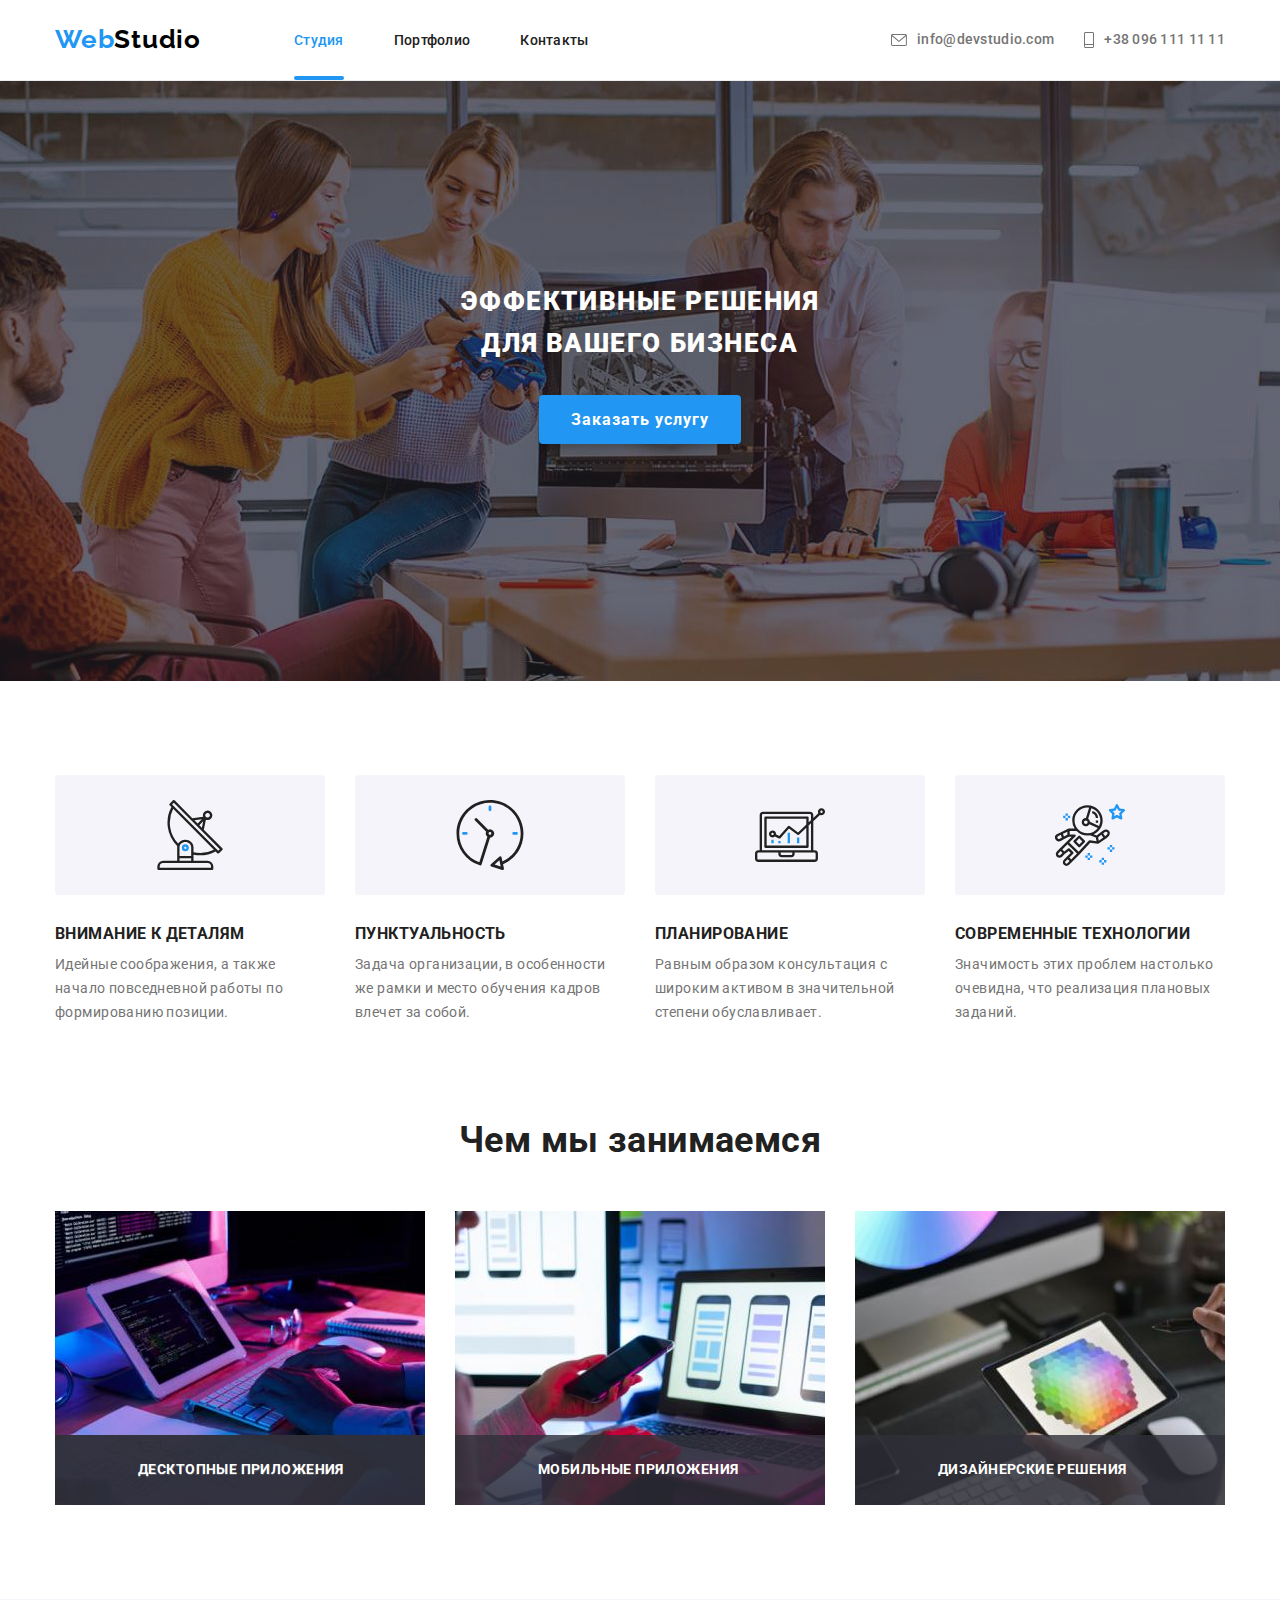
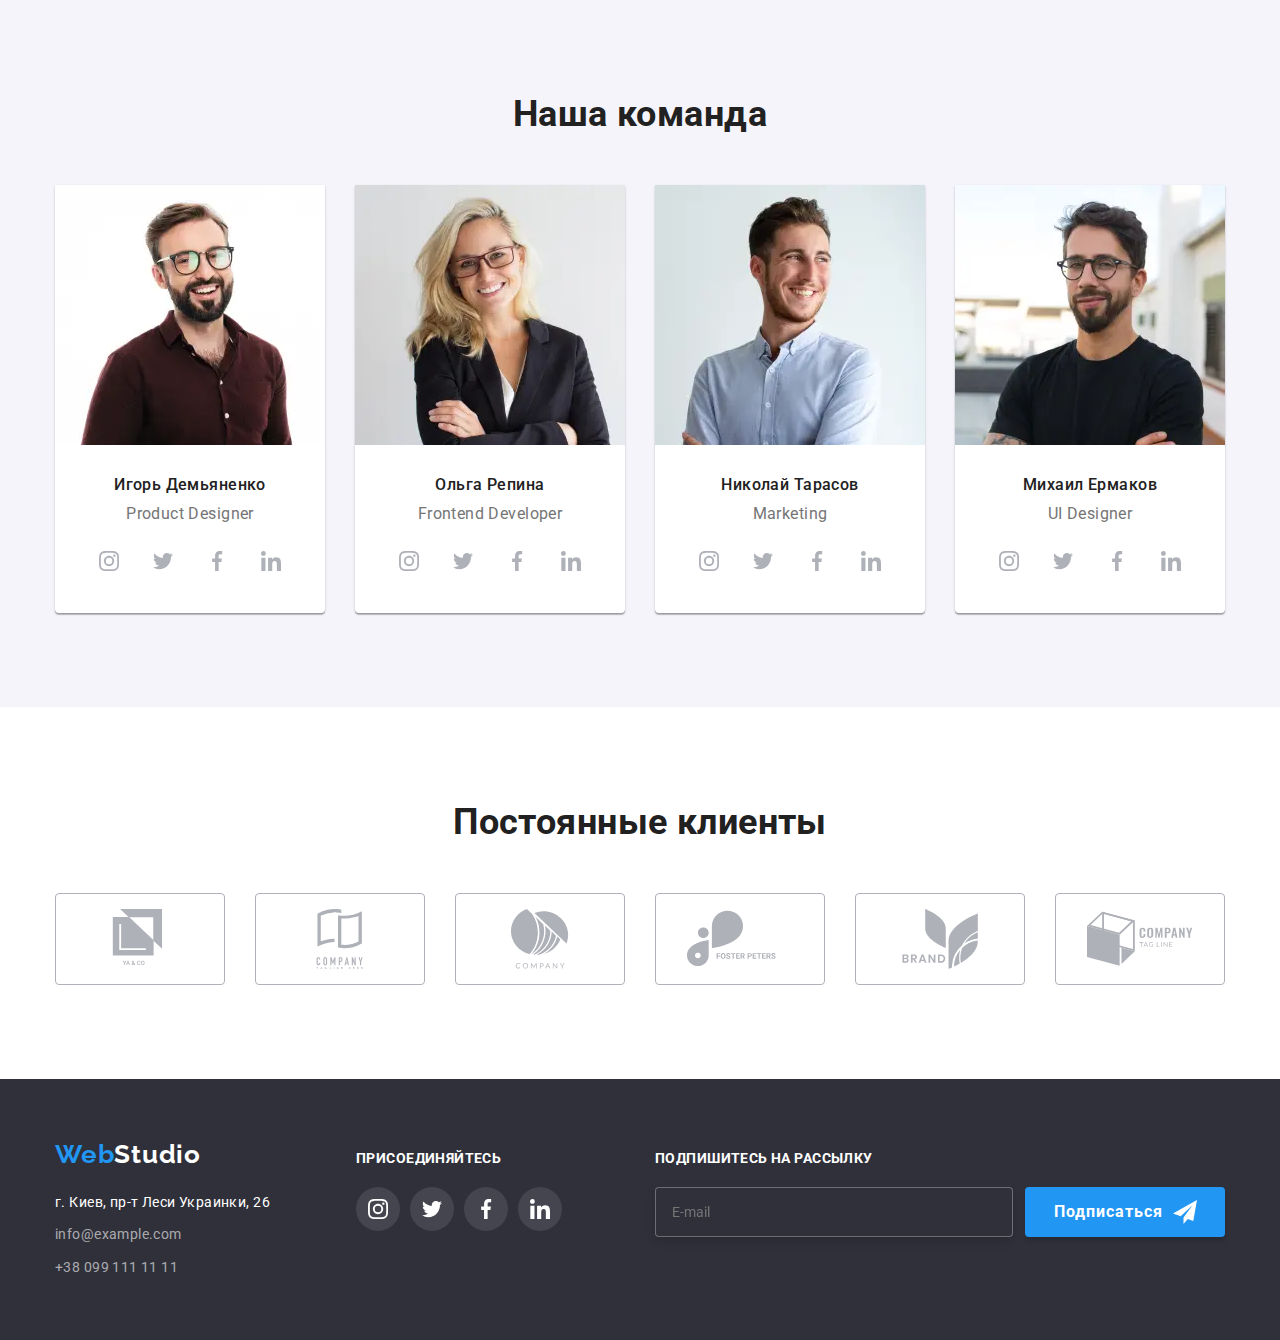
==== commit 30376568: "корректирует адаптивку футтура" ====
--- a/index.html
+++ b/index.html
@@ -653,7 +653,7 @@
     <footer class="footer">
         <div class="container footer__container">
             <div class="left">
-                <a class="logo" lang="en" href="./index.html">Web<span class="footer__logo">Studio</span></a>
+                <a class="logo--footer" lang="en" href="./index.html">Web<span class="footer__logo">Studio</span></a>
                 <address class="address">
                     <ul class="contacts">
                         <li class="contacts__item">
--- a/css/main.min.css
+++ b/css/main.min.css
@@ -3,5 +3,5 @@
  Consolas,  'Liberation Mono',  Menlo,- monospace;font-size:1em}small{font-size:80%}sub,sup{font-size:75%;line-height:0;position:relative;vertical-align:baseline}sub{bottom:-0.25em}sup{top:-0.5em}table{text-indent:0;border-color:inherit}button,input,optgroup,select,textarea{font-family:inherit;font-size:100%;line-height:1.15;margin:0}button,select{text-transform:none}button,[type='button'],[type='reset'],[type='submit']{-webkit-appearance:button}::-moz-focus-inner{border-style:none;padding:0}:-moz-focusring{outline:1px dotted ButtonText}:-moz-ui-invalid{box-shadow:none}legend{padding:0}progress{vertical-align:baseline}::-webkit-inner-spin-button,::-webkit-outer-spin-button{height:auto}[type='search']{-webkit-appearance:textfield;outline-offset:-2px}::-webkit-search-decoration{-webkit-appearance:none}::-webkit-file-upload-button{-webkit-appearance:button;font:inherit}summary{display:list-item}.visually-hidden{position:absolute;width:1px;height:1px;margin:-1px;border:0;padding:0;white-space:nowrap;clip-path:inset(100%);clip:rect(0 0 0 0);overflow:hidden}body{background-color:var(--primary-bg-color);color:#757575;font-family:Roboto, sans-serif;letter-spacing:0.03em;font-size:14px;line-height:1.7}h1,h2,h3,p{margin:0px}ul{margin:0px;padding:0px;list-style:none}button{cursor:pointer}img{display:block;max-width:100%;height:auto}a{text-decoration:none}.container{padding-left:15px;padding-right:15px;margin:0 auto}@media screen and (min-width: 480px){.container{width:480px}}@media screen and (min-width: 768px){.container{width:768px}}@media screen and (min-width: 1200px){.container{width:1200px}}.logo{display:block;padding-top:24px;padding-bottom:25px;font-family:Raleway;font-weight:bold;font-size:26px;line-height:1.2;letter-spacing:0.03em;color:#2196F3}.section{padding-top:94px;padding-bottom:94px}@media screen and (max-width: 676px){.section{padding-top:60px;padding-bottom:60px}}.section__title{color:#212121;font-weight:700;font-size:36px;line-height:1.17;text-align:center;margin-bottom:50px}.backdrop{position:fixed;top:0;left:0;width:100%;height:100%;background-color:rgba(0,0,0,0.2);opacity:1;transition:opacity 250ms cubic-bezier(0.4, 0, 0.2, 1);z-index:1}.backdrop.is-hidden{opacity:0;pointer-events:none}.modal{position:absolute;top:50%;left:50%;transform:translate(-50%, -50%) scale(1);width:528px;height:581px;background:#fff;box-shadow:0px 1px 3px rgba(0,0,0,0.12),0px 1px 1px rgba(0,0,0,0.14),0px 2px 1px rgba(0,0,0,0.2);border-radius:4px}.backdrop.is-hidden .modal{transform:translate(-50%, -50%) scale(0.9)}.close-modal-button{display:flex;justify-content:center;align-items:center;position:absolute;top:8px;right:8px;width:30px;height:30px;background-color:#fff;border:1px solid rgba(0,0,0,0.1);border-radius:50%}.close-modal-icon{width:14px;height:14px;transition:fill 250ms cubic-bezier(0.4, 0, 0.2, 1)}.close-modal-button:hover .close-modal-icon,.close-modal-button:focus .close-modal-icon{fill:#2196F3}.modal-form{display:flex;flex-direction:column;padding:40px;text-align:left}.modal-form__title{display:inline-block;font-weight:700;font-size:20px;line-height:1.15;letter-spacing:0.03em;color:#212121;margin-bottom:12px}.modal-form__checkbox{position:absolute;width:1px;height:1px;margin:-1px;border:0;padding:0;white-space:nowrap;clip-path:inset(100%);clip:rect(0 0 0 0);overflow:hidden}.modal-form__label{font-size:12px;line-height:1.16;letter-spacing:0.01em;color:#757575}.modal-form .modal-form__label+.modal-form__label{margin-top:10px}.modal-form__wrapper{display:block;position:relative;margin-top:4px}.modal-form__input{width:100%;height:40px;padding-left:42px;border:1px solid rgba(33,33,33,0.2);border-radius:4px;transition:border 250ms cubic-bezier(0.4, 0, 0.2, 1)}.modal-form__input:focus,.modal-form__comment:focus{outline:none;border-color:#2196F3}.modal-form__comment{display:block;width:100%;height:120px;margin-top:4px;border:1px solid rgba(33,33,33,0.2);border-radius:4px;padding:12px 16px;resize:none;transition:border 250ms cubic-bezier(0.4, 0, 0.2, 1)}.modal-form__comment::placeholder{font-size:14px;line-height:1.14;letter-spacing:0.01em;color:rgba(117,117,117,0.5)}.modal-form__icon{display:block;position:absolute;top:50%;left:12px;width:18px;height:18px;transform:translateY(-50%);transition:fill 250ms cubic-bezier(0.4, 0, 0.2, 1)}.modal-form__input:focus+.modal-form__icon{fill:#2196F3}.modal-form__check{display:flex;justify-content:center;align-items:center;margin-top:20px;margin-bottom:30px}.modal-form__check::before{display:block;content:"";width:16px;height:15px;margin-right:7px;background-image:url(../images/check-off.svg);cursor:pointer;transition:background-image 250ms cubic-bezier(0.4, 0, 0.2, 1)}.modal-form__link{text-decoration:underline}.modal-form__checkbox:checked+.modal-form__check::before{background-image:url(../images/icon-check.svg)}.modal-form__checkbox:focus+.modal-form__check::before{fill:#2196F3}.modal-form__button{padding:10px 55px;font-weight:700;font-size:16px;line-height:1.87;letter-spacing:0.06em;align-self:center;color:#fff;background:#2196F3;box-shadow:0px 4px 4px rgba(0,0,0,0.15);border-radius:4px;border:none;transition:background-color 250ms cubic-bezier(0.4, 0, 0.2, 1)}.modal-form__button:hover,.modal-form__button:focus{background:#188CE8}.network{display:flex;justify-content:center}.network__link{display:flex;width:44px;height:44px;align-items:center;justify-content:center;border-radius:50%;transition:color 250ms cubic-bezier(0.4, 0, 0.2, 1),background-color 250ms cubic-bezier(0.4, 0, 0.2, 1)}.network__icon{width:20px;height:20px;fill:#AFB1B8}.network .network__item+.network__item{margin-left:10px}.burger{background-color:#fff;border:none;cursor:pointer;padding:0;line-height:0;transition:fill 250ms cubic-bezier(0.4, 0, 0.2, 1)}.burger:hover,.burger:focus{fill:#2196F3}@media screen and (min-width: 768px){.burger{display:none}}.mobile-menu{display:flex;flex-direction:column;justify-content:space-between;position:fixed;z-index:100;top:0;left:0;width:100vw;height:100vh;padding:48px 40px;opacity:0;visibility:hidden;pointer-events:none;background-color:#fff;transition:opasity 250ms cubic-bezier(0.4, 0, 0.2, 1),visibility 250ms cubic-bezier(0.4, 0, 0.2, 1)}.mobile-menu.is-open{opacity:1;visibility:visible;pointer-events:all}.close{position:absolute;top:10px;right:15px;background-color:#fff;border:none;cursor:pointer;padding:0;line-height:0;transition:fill 250ms cubic-bezier(0.4, 0, 0.2, 1)}.close:hover,.close:focus{fill:#2196F3}.burger__icon,.close__icon{width:40px;height:40px}.mobile-nav__item:not(:last-child){margin-bottom:32px}.mobile-nav__link{font-weight:500;font-size:40px;line-height:1.17;text-align:center;letter-spacing:0.02em;color:#212121;transition:color 250ms cubic-bezier(0.4, 0, 0.2, 1)}.mobile-nav__link:hover,.mobile-nav__link:focus{color:#2196F3}.mobile-menu__auth{display:block}.mobile-auth{margin-bottom:64px}.mobile-auth__item:not(:last-child){margin-bottom:32px}.mobile-auth__tel{font-weight:500;font-size:34px;line-height:1.17;letter-spacing:0.02em;color:#2196F3}.mobile-auth__mail{font-weight:500;font-size:24px;line-height:1.16;letter-spacing:0.02em;color:#757575}.mobile-auth__mail:hover,.mobile-auth__mail:focus{color:#2196F3}.mobile-network{display:flex}.mobile-network__link{padding:10px;font-weight:500;font-size:18px;line-height:1.22;letter-spacing:0.02em;color:#2196F3}.mobile-network__item:not(:last-child){border-right:1px solid rgba(33,33,33,0.2)}.page-header{border-bottom:1px solid #ECECEC}.page-header .container{display:flex;align-items:center;justify-content:space-between}.main-nav{display:flex}.page-header__logo{color:#000000}.site-nav{display:flex}.site-nav--margin{margin-left:93px}@media screen and (max-width: 767px){.site-nav{display:none}}@media (min-width: 768px) and (max-width: 1199px){.site-nav{margin-left:88px}}.site-nav .site-nav__item+.site-nav__item{margin-left:50px}.site-nav__link{display:block;padding-top:32px;padding-bottom:32px;color:#212121;font-weight:500;line-height:1.17;letter-spacing:0.02em;transition:color 250ms cubic-bezier(0.4, 0, 0.2, 1)}.site-nav__link:hover,.site-nav__link:focus{color:#2196F3}.site-nav__link::after{content:"";position:absolute;left:0;bottom:0;display:block;width:100%;height:4px;background-color:#2196F3;border-radius:2px;opacity:0}.site-nav__link--current{color:#2196F3;position:relative}.site-nav__link--current::after{opacity:1}@media screen and (max-width: 767px){.auth-nav{display:none}}@media (min-width: 768px) and (max-width: 1199px){.auth-nav{display:flex;flex-direction:column;justify-content:flex-start;margin-left:auto}}@media screen and (min-width: 1200px){.auth-nav{display:flex;justify-content:center;align-items:center}}@media (min-width: 768px) and (max-width: 1199px){.auth-nav__item:not(:last-child){margin-bottom:10px}}@media (min-width: 1200px){.auth-nav .auth-nav__item+.auth-nav__item{margin-left:30px}}.auth-nav__link{display:flex;align-items:center;color:#757575;font-weight:500;line-height:1.14;letter-spacing:0.02em;transition:color 250ms cubic-bezier(0.4, 0, 0.2, 1)}@media screen and (min-width: 1200px){.auth-nav__link{padding-top:32px;padding-bottom:32px}}.auth-nav__link:hover,.auth-nav__link:focus{color:#2196F3;fill:#2196F3}.auth-nav__mail{width:16px;height:12px;margin-right:10px;fill:currentColor}@media (min-width: 768px) and (max-width: 1199px){.auth-nav__mail{width:14px;height:10px}}.auth-nav__tel{width:10px;height:16px;margin-right:10px;fill:currentColor}@media (min-width: 768px) and (max-width: 1199px){.auth-nav__tel{width:10px;height:14px}}.hero{max-width:480px;height:400px;padding-top:118px;padding-bottom:118px;margin-left:auto;margin-right:auto;background-color:#C4C4C4;text-align:center;background-image:linear-gradient(rgba(47,48,58,0.4), rgba(47,48,58,0.4)),url("../images/hero/hero-mobile.jpg");background-repeat:no-repeat;background-position:center;background-size:cover}@media screen and (min-device-pixel-ratio: 2), (min-resolution: 192dpi), (min-resolution: 2dppx){.hero{background-image:url("../images/hero/hero-mobile@2x.jpg")}}@media screen and (min-width: 768px){.hero{max-width:768px;background-image:linear-gradient(rgba(47,48,58,0.4), rgba(47,48,58,0.4)),url("../images/hero/hero-desktop.jpg")}}@media screen and (min-width: 768px) and (min-device-pixel-ratio: 2), screen and (min-width: 768px) and (min-resolution: 192dpi), screen and (min-width: 768px) and (min-resolution: 2dppx){.hero{background-image:url("../images/hero/hero-tablet@2x.jpg")}}@media screen and (min-width: 1200px){.hero{max-width:1600px;height:600px;padding-top:200px;padding-bottom:200px;background-image:linear-gradient(rgba(47,48,58,0.4), rgba(47,48,58,0.4)),url("../images/hero/hero-desktop.jpg")}}@media screen and (min-width: 1200px) and (min-device-pixel-ratio: 2), screen and (min-width: 1200px) and (min-resolution: 192dpi), screen and (min-width: 1200px) and (min-resolution: 2dppx){.hero{background-image:url("../images/hero/hero-desktop@2x.jpg")}}.hero__title{color:#fff;margin:0 auto;margin-bottom:30px;width:360px;font-weight:900;font-size:26px;line-height:1.6;letter-spacing:0.06em;text-transform:uppercase}.hero__button{padding:10px 32px;font-weight:700;font-size:16px;line-height:1.87;letter-spacing:0.06em;color:#fff;box-shadow:0px 4px 4px rgba(0,0,0,0.15);border-radius:4px;border:none;background-color:#2196F3;transition:background-color 250ms cubic-bezier(0.4, 0, 0.2, 1)}.hero__button:hover,.hero__button:focus{background-color:#118CE8}@media screen and (max-width: 767px){.feature{display:block;margin-bottom:60px}}@media screen and (min-width: 768px){.feature{display:flex;flex-wrap:wrap;margin:-15px}}@media screen and (max-width: 767px){.feature__item:not(:last-child){margin-bottom:30px}}@media screen and (min-width: 768px){.feature__item{margin:15px;flex-basis:calc((100% - 60px) / 2)}}@media screen and (min-width: 1200px){.feature__item{flex-basis:calc((100% - 120px) / 4)}}.feature__title{text-align:center;color:#212121;font-weight:700;line-height:1.1;margin-bottom:10px;text-transform:uppercase}@media screen and (min-width: 768px){.feature__title{text-align:left}}.feature__wrapper{display:flex;align-items:center;justify-content:center;height:120px;margin-bottom:30px;padding:25px 0;border-radius:4px;background-color:#F5F4FA}.feature__icon{width:70px;height:70px}@media screen and (max-width: 1199px){.business{display:none}}.section--other-padding{padding-top:0px}.business-list{display:flex;justify-content:space-between}.business-list__text{position:absolute;bottom:27px;left:83px;font-weight:700;font-size:14px;line-height:1.14;letter-spacing:0.03em;text-transform:uppercase;color:#fff}.business-list__work{position:relative}.business-list__work::before{display:block;position:absolute;content:"";width:100%;bottom:0;left:0;height:70px;background:rgba(47,48,58,0.8)}.section--background{background-color:#F5F4FA}@media screen and (max-width: 767px){.team-list{display:block}}@media screen and (min-width: 768px){.team-list{display:flex;flex-wrap:wrap;margin:-15px}}@media screen and (min-width: 1200px){.team-list{display:flex;justify-content:space-between}}.team-list__title{color:#212121;font-weight:500;font-size:16px;line-height:1.2;text-align:center;margin-bottom:10px}.team-list__item{background-color:#fff;box-shadow:0px 1px 3px rgba(0,0,0,0.12),0px 1px 1px rgba(0,0,0,0.14),0px 2px}@media screen and (max-width: 767px){.team-list__item:not(:last-child){margin-bottom:30px}}@media screen and (min-width: 768px){.team-list__item{margin:15px;flex-basis:calc((100%-60px) / 2)}}@media screen and (min-width: 1200px){.team-list__item{flex-basis:calc((100% - 120px) / 4)}}.team-list__info{padding-top:30px;padding-bottom:30px}.team-list__text{font-weight:400;font-size:16px;line-height:1.2;text-align:center}.team-list__network{margin-top:16px}.network__link:hover,.network__link:focus{background-color:#2196F3}.network__link:hover .network__icon,.network__link:focus .network__icon{fill:#fff}.clients-list{display:flex}@media screen and (max-width: 767px){.clients-list{flex-wrap:wrap;margin:-15px}}@media (min-width: 768px) and (max-width: 1199px){.clients-list{flex-wrap:wrap;margin:-15px}}@media screen and (min-width: 1200px){.clients-list{margin:-15px}}@media screen and (max-width: 767px){.clients-list__item{margin:15px;flex-basis:calc((100% - 60px) / 2)}}@media (min-width: 768px) and (max-width: 1199px){.clients-list__item{margin:15px;flex-basis:calc((100% - 90px) / 3)}}@media screen and (min-width: 1200px){.clients-list__item{margin:15px;flex-basis:calc((100% - 150px) / 6)}}.clients-list__link{display:flex;align-items:center;justify-content:center;height:92px;border:1px solid #AFB1B8;border-radius:4px;color:#AFB1B8;transition:color 250ms cubic-bezier(0.4, 0, 0.2, 1),border 250ms cubic-bezier(0.4, 0, 0.2, 1)}.clients-list__link:hover,.clients-list__link:focus{color:#2196F3;border:1px solid #2196F3}.clients-list__icon{width:106px;height:60px;fill:currentColor}.footer{padding-top:60px;padding-bottom:60px;background-color:#2F303A}@media screen and (max-width: 767px){.footer__container{display:block;text-align:center}}@media (min-width: 768px) and (max-width: 1199px){.footer__container{display:flex;flex-wrap:wrap;align-items:baseline}}@media screen and (min-width: 1200px){.footer__container{display:flex;align-items:baseline}}.footer__logo{color:#fff}.contacts__adress{color:#fff}@media (min-width: 768px) and (max-width: 1199px){.left{margin-left:76px}}@media (min-width: 768px) and (max-width: 1199px){.left{display:flex;flex-direction:column;align-items:center;justify-content:center}}@media screen and (min-width: 1200px){.left{width:231px}}.contacts__mail,.contacts__tel{color:rgba(255,255,255,0.6);transition:color 250ms cubic-bezier(0.4, 0, 0.2, 1)}.contacts__mail:hover,.contacts__mail:focus,.contacts__tel:hover,.contacts__tel:focus{color:#fff}.address{font-style:normal}@media screen and (max-width: 767px){.address{margin-bottom:60px}}@media (min-width: 768px) and (max-width: 1199px){.contacts{display:flex;flex-direction:column;align-items:center;justify-content:center}}.contacts__item:not(:last-child){margin-bottom:9px}@media screen and (max-width: 1199px){.contacts__item:not(:last-child){margin-bottom:8px}}@media (min-width: 768px) and (max-width: 1199px){.footer__right{display:flex;flex-direction:column;align-items:center;justify-content:center}}@media screen and (min-width: 1200px){.footer__right{margin-left:70px}}@media screen and (max-width: 767px){.right{margin-bottom:60px}}@media (min-width: 768px) and (max-width: 1199px){.right{margin-left:165px}}@media screen and (min-width: 1200px){.right{width:206px}}.right__title{font-weight:700;font-size:14px;line-height:1.14;letter-spacing:0.03em;text-transform:uppercase;color:#fff;margin-bottom:20px}.network{display:flex;justify-content:center}.network__link{display:flex;width:44px;height:44px;align-items:center;justify-content:center;color:#fff;border-radius:50%;transition:background-color 250ms cubic-bezier(0.4, 0, 0.2, 1)}.network__link--background{background-color:rgba(255,255,255,0.1)}.network__icon{width:20px;height:20px;color:currentColor}.network__icon--fill{fill:#fff}.network .network__item+.network__item{margin-left:10px}.network__link:hover,.network__link:focus{background-color:#2196F3}@media (min-width: 768px) and (max-width: 1199px){.footer-mailing{text-align:center;margin-left:166px;margin-top:60px}}@media screen and (min-width: 1200px){.footer-mailing{display:flex;flex-direction:column;margin-left:93px}}@media (min-width: 768px) and (max-width: 1199px){.footer-form{display:flex;flex-direction:column;width:450px;align-items:center;justify-content:center}}@media screen and (min-width: 1200px){.footer-form{display:flex}}.footer-mailin-accent{display:block;margin-bottom:20px;font-weight:700;font-size:14px;line-height:1.14;letter-spacing:0.03em;text-transform:uppercase;color:#fff}.footer-form__input{width:358px;height:50px;padding:15px 16px;background-color:#2F303A;border:1px solid rgba(255,255,255,0.3);filter:drop-shadow(0px 4px 4px rgba(0,0,0,0.15));border-radius:4px;transition:border 250ms cubic-bezier(0.4, 0, 0.2, 1)}@media screen and (max-width: 767px){.footer-form__input{width:100%;margin-bottom:20px}}@media (min-width: 768px) and (max-width: 1199px){.footer-form__input{margin-bottom:20px}}.footer-form__input:focus{outline:none;border-color:#2196F3}.footer-form__label::placeholder{font-size:16px;line-height:1.25;letter-spacing:0.03em;color:rgba(255,255,255,0.6)}.footer-form__button{display:flex;justify-content:center;align-items:center;width:200px;height:50px;padding:10px 28px 10px 29px;font-weight:700;font-size:16px;line-height:1.87;letter-spacing:0.06em;color:#fff;background:#2196F3;box-shadow:0px 4px 4px rgba(0,0,0,0.15);border-radius:4px;border:transparent;cursor:pointer;transition:background-color 250ms cubic-bezier(0.4, 0, 0.2, 1)}@media screen and (max-width: 767px){.footer-form__button{margin:0 auto}}@media screen and (min-width: 1200px){.footer-form__button{margin-left:12px}}.footer-form__button:hover,.footer-form__button:focus{background-color:#118CE8}.footer-form__icon{width:24px;height:24px;margin-left:10px}.filter{margin-bottom:50px}@media screen and (max-width: 767px){.filter{display:flex;flex-wrap:wrap}}@media screen and (min-width: 768px){.filter{display:flex;justify-content:center}}.filter__button{font-weight:500;font-size:16px;padding:6px 22px;min-width:auto;line-height:1.6;text-align:center;background-color:#F5F4FA;color:#212121;border-radius:4px;border:none;transition:background-color 250ms cubic-bezier(0.4, 0, 0.2, 1),color 250ms cubic-bezier(0.4, 0, 0.2, 1),box-shadow 250ms cubic-bezier(0.4, 0, 0.2, 1)}.filter__button:hover,.filter__button:focus{color:#fff;background-color:#2196F3;box-shadow:0px 3px 1px rgba(0,0,0,0.1),0px 1px 2px rgba(0,0,0,0.08),0px 2px 2px rgba(0,0,0,0.12)}.filter__item:not(:last-child){margin:0 8px 15px 0}@media screen and (max-width: 767px){.filter__item:not(:last-child):nth-child(n+5){margin-bottom:40px}}@media screen and (max-width: 767px) and (min-width: 768px){.filter__item:not(:last-child){margin-bottom:30px}}@media screen and (max-width: 767px) and (min-width: 1200px){.filter__item:not(:last-child){margin-bottom:50px}}@media screen and (min-width: 768px){.filter__item:not(:last-child) .portfolio{display:flex;flex-wrap:wrap;margin:-15px}}.filter__item:not(:last-child) .portfolio__item{width:370px;margin-right:30px;margin-bottom:30px;border:1px solid #EEEEEE}@media screen and (min-width: 768px){.filter__item:not(:last-child) .portfolio__item{display:flex;width:354px;margin:15px;flex-basis:calc((100% - 60px) / 2)}}@media screen and (min-width: 1200px){.filter__item:not(:last-child) .portfolio__item{flex-basis:calc((100% - 90px) / 3)}}.filter__item:not(:last-child) .portfolio__item:nth-child(3n){margin-right:0px}.filter__item:not(:last-child) .portfolio__item:nth-last-child(-n+3){margin-bottom:0px}.filter__item:not(:last-child) .portfolio__info{padding:20px 24px}.filter__item:not(:last-child) .portfolio__title{color:#212121;font-weight:700;font-size:18px;line-height:2;letter-spacing:0.06em;margin-bottom:4px}.filter__item:not(:last-child) .portfolio__description{font-size:16px;line-height:1.9;color:#757575}.filter__item:not(:last-child) .portfolio__link{display:block}.filter__item:not(:last-child) .portfolio__item:hover,.filter__item:not(:last-child) .portfolio__item:focus{box-shadow:0px 1px 1px rgba(0,0,0,0.12),0px 4px 4px rgba(0,0,0,0.06),1px 4px 6px rgba(0,0,0,0.16);transition:box-shadow 250ms cubic-bezier(0.4, 0, 0.2, 1)}.filter__item:not(:last-child) .portfolio__box{position:relative;width:100%;height:100%;background-color:rgba(33,150,243,0.9);overflow:hidden}.filter__item:not(:last-child) .portfolio__text{position:absolute;top:0;left:0;height:100%;padding:63px 24px;font-size:18px;line-height:1.56;letter-spacing:0.03em;color:#fff;background-color:rgba(33,150,243,0.9);transform:translateY(100%);transition:transform 250ms cubic-bezier(0.4, 0, 0.2, 1)}.filter__item:not(:last-child) .portfolio__link:hover .portfolio__text,.filter__item:not(:last-child) .portfolio__link:focus .portfolio__text{transform:translateY(0)}
+ monospace;font-size:1em}small{font-size:80%}sub,sup{font-size:75%;line-height:0;position:relative;vertical-align:baseline}sub{bottom:-0.25em}sup{top:-0.5em}table{text-indent:0;border-color:inherit}button,input,optgroup,select,textarea{font-family:inherit;font-size:100%;line-height:1.15;margin:0}button,select{text-transform:none}button,[type='button'],[type='reset'],[type='submit']{-webkit-appearance:button}::-moz-focus-inner{border-style:none;padding:0}:-moz-focusring{outline:1px dotted ButtonText}:-moz-ui-invalid{box-shadow:none}legend{padding:0}progress{vertical-align:baseline}::-webkit-inner-spin-button,::-webkit-outer-spin-button{height:auto}[type='search']{-webkit-appearance:textfield;outline-offset:-2px}::-webkit-search-decoration{-webkit-appearance:none}::-webkit-file-upload-button{-webkit-appearance:button;font:inherit}summary{display:list-item}.visually-hidden{position:absolute;width:1px;height:1px;margin:-1px;border:0;padding:0;white-space:nowrap;clip-path:inset(100%);clip:rect(0 0 0 0);overflow:hidden}body{background-color:var(--primary-bg-color);color:#757575;font-family:Roboto, sans-serif;letter-spacing:0.03em;font-size:14px;line-height:1.7}h1,h2,h3,p{margin:0px}ul{margin:0px;padding:0px;list-style:none}button{cursor:pointer}img{display:block;max-width:100%;height:auto}a{text-decoration:none}.container{padding-left:15px;padding-right:15px;margin:0 auto}@media screen and (min-width: 480px){.container{width:480px}}@media screen and (min-width: 768px){.container{width:768px}}@media screen and (min-width: 1200px){.container{width:1200px}}.logo{display:block;padding-top:24px;padding-bottom:25px;font-family:Raleway;font-weight:bold;font-size:26px;line-height:1.2;letter-spacing:0.03em;color:#2196F3}.logo--footer{display:block;margin-bottom:20px;font-family:Raleway;font-weight:bold;font-size:26px;line-height:1.2;letter-spacing:0.03em;color:#2196F3}.section{padding-top:60px;padding-bottom:60px}@media screen and (min-width: 1200px){.section{padding-top:94px;padding-bottom:94px}}.section__title{color:#212121;font-weight:700;font-size:28px;line-height:1.17;text-align:center;margin-bottom:30px}@media screen and (min-width: 1200px){.section__title{font-size:36px;line-height:1.17;margin-bottom:50px}}.backdrop{position:fixed;top:0;left:0;width:100%;height:100%;background-color:rgba(0,0,0,0.2);opacity:1;transition:opacity 250ms cubic-bezier(0.4, 0, 0.2, 1);z-index:1}.backdrop.is-hidden{opacity:0;pointer-events:none}.modal{position:absolute;top:50%;left:50%;transform:translate(-50%, -50%) scale(1);width:528px;height:581px;background:#fff;box-shadow:0px 1px 3px rgba(0,0,0,0.12),0px 1px 1px rgba(0,0,0,0.14),0px 2px 1px rgba(0,0,0,0.2);border-radius:4px}.backdrop.is-hidden .modal{transform:translate(-50%, -50%) scale(0.9)}.close-modal-button{display:flex;justify-content:center;align-items:center;position:absolute;top:8px;right:8px;width:30px;height:30px;background-color:#fff;border:1px solid rgba(0,0,0,0.1);border-radius:50%}.close-modal-icon{width:14px;height:14px;transition:fill 250ms cubic-bezier(0.4, 0, 0.2, 1)}.close-modal-button:hover .close-modal-icon,.close-modal-button:focus .close-modal-icon{fill:#2196F3}.modal-form{display:flex;flex-direction:column;padding:40px;text-align:left}.modal-form__title{display:inline-block;font-weight:700;font-size:20px;line-height:1.15;letter-spacing:0.03em;color:#212121;margin-bottom:12px}.modal-form__checkbox{position:absolute;width:1px;height:1px;margin:-1px;border:0;padding:0;white-space:nowrap;clip-path:inset(100%);clip:rect(0 0 0 0);overflow:hidden}.modal-form__label{font-size:12px;line-height:1.16;letter-spacing:0.01em;color:#757575}.modal-form .modal-form__label+.modal-form__label{margin-top:10px}.modal-form__wrapper{display:block;position:relative;margin-top:4px}.modal-form__input{width:100%;height:40px;padding-left:42px;border:1px solid rgba(33,33,33,0.2);border-radius:4px;transition:border 250ms cubic-bezier(0.4, 0, 0.2, 1)}.modal-form__input:focus,.modal-form__comment:focus{outline:none;border-color:#2196F3}.modal-form__comment{display:block;width:100%;height:120px;margin-top:4px;border:1px solid rgba(33,33,33,0.2);border-radius:4px;padding:12px 16px;resize:none;transition:border 250ms cubic-bezier(0.4, 0, 0.2, 1)}.modal-form__comment::placeholder{font-size:14px;line-height:1.14;letter-spacing:0.01em;color:rgba(117,117,117,0.5)}.modal-form__icon{display:block;position:absolute;top:50%;left:12px;width:18px;height:18px;transform:translateY(-50%);transition:fill 250ms cubic-bezier(0.4, 0, 0.2, 1)}.modal-form__input:focus+.modal-form__icon{fill:#2196F3}.modal-form__check{font-size:14px;line-height:1.71px;display:flex;justify-content:center;align-items:center;margin-top:20px;margin-bottom:30px}.modal-form__check::before{display:block;content:"";width:16px;height:15px;margin-right:7px;background-image:url(../images/check-off.svg);cursor:pointer;transition:background-image 250ms cubic-bezier(0.4, 0, 0.2, 1)}.modal-form__link{text-decoration:underline}.modal-form__checkbox:checked+.modal-form__check::before{background-image:url(../images/icon-check.svg)}.modal-form__checkbox:focus+.modal-form__check::before{fill:#2196F3}.modal-form__button{padding:10px 55px;font-weight:700;font-size:16px;line-height:1.87;letter-spacing:0.06em;align-self:center;color:#fff;background:#2196F3;box-shadow:0px 4px 4px rgba(0,0,0,0.15);border-radius:4px;border:none;transition:background-color 250ms cubic-bezier(0.4, 0, 0.2, 1)}.modal-form__button:hover,.modal-form__button:focus{background:#188CE8}.network{display:flex;justify-content:center}.network__link{display:flex;width:44px;height:44px;align-items:center;justify-content:center;border-radius:50%;transition:color 250ms cubic-bezier(0.4, 0, 0.2, 1),background-color 250ms cubic-bezier(0.4, 0, 0.2, 1)}.network__icon{width:20px;height:20px;fill:#AFB1B8}.network .network__item+.network__item{margin-left:10px}.burger{background-color:#fff;border:none;cursor:pointer;padding:0;line-height:0;transition:fill 250ms cubic-bezier(0.4, 0, 0.2, 1)}.burger:hover,.burger:focus{fill:#2196F3}@media screen and (min-width: 768px){.burger{display:none}}.mobile-menu{display:flex;flex-direction:column;justify-content:space-between;position:fixed;z-index:100;top:0;left:0;width:100vw;height:100vh;padding:48px 40px;opacity:0;visibility:hidden;pointer-events:none;background-color:#fff;transition:opasity 250ms cubic-bezier(0.4, 0, 0.2, 1),visibility 250ms cubic-bezier(0.4, 0, 0.2, 1)}.mobile-menu.is-open{opacity:1;visibility:visible;pointer-events:all}.close{position:absolute;top:10px;right:15px;background-color:#fff;border:none;cursor:pointer;padding:0;line-height:0;transition:fill 250ms cubic-bezier(0.4, 0, 0.2, 1)}.close:hover,.close:focus{fill:#2196F3}.burger__icon,.close__icon{width:40px;height:40px}.mobile-nav__item:not(:last-child){margin-bottom:32px}.mobile-nav__link{font-weight:500;font-size:40px;line-height:1.17;text-align:center;letter-spacing:0.02em;color:#212121;transition:color 250ms cubic-bezier(0.4, 0, 0.2, 1)}.mobile-nav__link:hover,.mobile-nav__link:focus{color:#2196F3}.mobile-menu__auth{display:block}.mobile-auth{margin-bottom:64px}.mobile-auth__item:not(:last-child){margin-bottom:32px}.mobile-auth__tel{font-weight:500;font-size:34px;line-height:1.17;letter-spacing:0.02em;color:#2196F3}.mobile-auth__mail{font-weight:500;font-size:24px;line-height:1.16;letter-spacing:0.02em;color:#757575}.mobile-auth__mail:hover,.mobile-auth__mail:focus{color:#2196F3}.mobile-network{display:flex}.mobile-network__link{padding:10px;font-weight:500;font-size:18px;line-height:1.22;letter-spacing:0.02em;color:#2196F3}@media screen and (max-width: 479px){.mobile-network__link{font-size:4vw}}.mobile-network__item:not(:last-child){border-right:1px solid rgba(33,33,33,0.2)}.page-header{border-bottom:1px solid #ECECEC}.page-header .container{display:flex;align-items:center;justify-content:space-between}.main-nav{display:flex}.page-header__logo{color:#000000}.site-nav{display:flex}.site-nav--margin{margin-left:93px}@media screen and (max-width: 767px){.site-nav{display:none}}@media (min-width: 768px) and (max-width: 1199px){.site-nav{margin-left:88px}}.site-nav .site-nav__item+.site-nav__item{margin-left:50px}.site-nav__link{display:block;padding-top:32px;padding-bottom:32px;color:#212121;font-weight:500;line-height:1.17;letter-spacing:0.02em;transition:color 250ms cubic-bezier(0.4, 0, 0.2, 1)}.site-nav__link:hover,.site-nav__link:focus{color:#2196F3}.site-nav__link::after{content:"";position:absolute;left:0;bottom:0;display:block;width:100%;height:4px;background-color:#2196F3;border-radius:2px;opacity:0}.site-nav__link--current{color:#2196F3;position:relative}.site-nav__link--current::after{opacity:1}@media screen and (max-width: 767px){.auth-nav{display:none}}@media screen and (min-width: 1200px){.auth-nav{display:flex;justify-content:center;align-items:center}}@media (min-width: 768px) and (max-width: 1199px){.auth-nav__item:not(:last-child){margin-bottom:10px}}@media (min-width: 1200px){.auth-nav .auth-nav__item+.auth-nav__item{margin-left:30px}}.auth-nav__link{display:flex;align-items:center;color:#757575;font-weight:500;line-height:1.14;letter-spacing:0.02em;transition:color 250ms cubic-bezier(0.4, 0, 0.2, 1)}@media screen and (min-width: 1200px){.auth-nav__link{padding-top:32px;padding-bottom:32px}}.auth-nav__link:hover,.auth-nav__link:focus{color:#2196F3;fill:#2196F3}.auth-nav__mail{width:16px;height:12px;margin-right:10px;fill:currentColor}@media (min-width: 768px) and (max-width: 1199px){.auth-nav__mail{width:14px;height:10px}}.auth-nav__tel{width:10px;height:16px;margin-right:10px;fill:currentColor}@media (min-width: 768px) and (max-width: 1199px){.auth-nav__tel{width:10px;height:14px}}.hero{max-width:1600px;height:400px;padding-top:118px;padding-bottom:118px;margin-left:auto;margin-right:auto;background-color:#C4C4C4;text-align:center;background-image:linear-gradient(rgba(47,48,58,0.4), rgba(47,48,58,0.4)),url("../images/hero/hero-mobile.jpg");background-repeat:no-repeat;background-position:center;background-size:cover}@media screen and (min-device-pixel-ratio: 2), (min-resolution: 192dpi), (min-resolution: 2dppx){.hero{background-image:url("../images/hero/hero-mobile@2x.jpg")}}@media screen and (min-width: 768px){.hero{background-image:linear-gradient(rgba(47,48,58,0.4), rgba(47,48,58,0.4)),url("../images/hero/hero-desktop.jpg")}}@media screen and (min-width: 768px) and (min-device-pixel-ratio: 2), screen and (min-width: 768px) and (min-resolution: 192dpi), screen and (min-width: 768px) and (min-resolution: 2dppx){.hero{background-image:url("../images/hero/hero-tablet@2x.jpg")}}@media screen and (min-width: 1200px){.hero{max-width:1600px;height:600px;padding-top:200px;padding-bottom:200px;background-image:linear-gradient(rgba(47,48,58,0.4), rgba(47,48,58,0.4)),url("../images/hero/hero-desktop.jpg")}}@media screen and (min-width: 1200px) and (min-device-pixel-ratio: 2), screen and (min-width: 1200px) and (min-resolution: 192dpi), screen and (min-width: 1200px) and (min-resolution: 2dppx){.hero{background-image:url("../images/hero/hero-desktop@2x.jpg")}}.hero__title{color:#fff;margin:0 auto;margin-bottom:30px;width:360px;font-weight:900;font-size:26px;line-height:1.6;letter-spacing:0.06em;text-transform:uppercase}.hero__button{padding:10px 32px;font-weight:700;font-size:16px;line-height:1.87;letter-spacing:0.06em;color:#fff;box-shadow:0px 4px 4px rgba(0,0,0,0.15);border-radius:4px;border:none;background-color:#2196F3;transition:background-color 250ms cubic-bezier(0.4, 0, 0.2, 1)}.hero__button:hover,.hero__button:focus{background-color:#118CE8}@media screen and (max-width: 767px){.feature{display:block;margin-bottom:60px}}@media screen and (min-width: 768px){.feature{display:flex;flex-wrap:wrap;margin:-15px}}@media screen and (max-width: 767px){.feature__item:not(:last-child){margin-bottom:30px}}@media screen and (min-width: 768px){.feature__item{margin:15px;flex-basis:calc((100% - 60px) / 2)}}@media screen and (min-width: 1200px){.feature__item{flex-basis:calc((100% - 120px) / 4)}}.feature__title{text-align:center;color:#212121;font-weight:700;line-height:1.1;margin-bottom:10px;text-transform:uppercase}@media screen and (min-width: 768px){.feature__title{text-align:left}}.feature__wrapper{display:flex;align-items:center;justify-content:center;height:120px;margin-bottom:30px;padding:25px 0;border-radius:4px;background-color:#F5F4FA}.feature__icon{width:70px;height:70px}@media screen and (max-width: 1199px){.business{display:none}}.section--other-padding{padding-top:0px}.business-list{display:flex;justify-content:space-between}.business-list__text{position:absolute;bottom:27px;left:83px;font-weight:700;font-size:14px;line-height:1.14;letter-spacing:0.03em;text-transform:uppercase;color:#fff}.business-list__work{position:relative}.business-list__work::before{display:block;position:absolute;content:"";width:100%;bottom:0;left:0;height:70px;background:rgba(47,48,58,0.8)}.section--background{background-color:#F5F4FA}@media screen and (max-width: 767px){.team-list{display:block}}@media screen and (min-width: 768px){.team-list{display:flex;flex-wrap:wrap;margin:-15px}}@media screen and (min-width: 1200px){.team-list{display:flex;justify-content:space-between}}.team-list__title{color:#212121;font-weight:500;font-size:16px;line-height:1.2;text-align:center;margin-bottom:10px}.team-list__item{background-color:#fff;box-shadow:0px 1px 3px rgba(0,0,0,0.12),0px 1px 1px rgba(0,0,0,0.14),0px 2px 1px rgba(0,0,0,0.2);border-radius:0px 0px 4px 4px}@media screen and (max-width: 767px){.team-list__item:not(:last-child){margin-bottom:30px}}@media screen and (min-width: 768px){.team-list__item{width:354px;margin:15px}}@media screen and (min-width: 1200px){.team-list__item{flex-basis:calc((100% - 120px) / 4)}}.team-list__info{padding-top:30px;padding-bottom:30px}.team-list__text{font-weight:400;font-size:16px;line-height:1.2;text-align:center}.team-list__network{margin-top:16px}.network__link:hover,.network__link:focus{background-color:#2196F3}.network__link:hover .network__icon,.network__link:focus .network__icon{fill:#fff}.clients-list{display:flex}@media screen and (max-width: 767px){.clients-list{flex-wrap:wrap;margin:-15px}}@media (min-width: 768px) and (max-width: 1199px){.clients-list{flex-wrap:wrap;margin:-15px}}@media screen and (min-width: 1200px){.clients-list{margin:-15px}}@media screen and (max-width: 767px){.clients-list__item{margin:15px;flex-basis:calc((100% - 60px) / 2)}}@media (min-width: 768px) and (max-width: 1199px){.clients-list__item{margin:15px;flex-basis:calc((100% - 90px) / 3)}}@media screen and (min-width: 1200px){.clients-list__item{margin:15px;flex-basis:calc((100% - 150px) / 6)}}.clients-list__link{display:flex;align-items:center;justify-content:center;height:92px;border:1px solid #AFB1B8;border-radius:4px;color:#AFB1B8;transition:color 250ms cubic-bezier(0.4, 0, 0.2, 1),border 250ms cubic-bezier(0.4, 0, 0.2, 1)}.clients-list__link:hover,.clients-list__link:focus{color:#2196F3;border:1px solid #2196F3}.clients-list__icon{width:106px;height:60px;fill:currentColor}.footer{padding-top:60px;padding-bottom:60px;background-color:#2F303A}@media screen and (max-width: 767px){.footer__container{display:block;text-align:center}}@media (min-width: 768px) and (max-width: 1199px){.footer__container{display:flex;flex-wrap:wrap;justify-content:space-around;align-items:baseline}}@media screen and (min-width: 1200px){.footer__container{display:flex;align-items:baseline}}.footer__logo{color:#fff}.contacts__adress{color:#fff}@media (min-width: 768px) and (max-width: 1199px){.left{display:flex;flex-direction:column;align-items:center;justify-content:center}}@media screen and (min-width: 1200px){.left{width:231px}}.contacts__mail,.contacts__tel{color:rgba(255,255,255,0.6);transition:color 250ms cubic-bezier(0.4, 0, 0.2, 1)}.contacts__mail:hover,.contacts__mail:focus,.contacts__tel:hover,.contacts__tel:focus{color:#fff}.address{font-style:normal}@media screen and (max-width: 767px){.address{margin-bottom:60px}}@media (min-width: 768px) and (max-width: 1199px){.contacts{display:flex;flex-direction:column;align-items:center;justify-content:center}}.contacts__item:not(:last-child){margin-bottom:9px}@media screen and (max-width: 1199px){.contacts__item:not(:last-child){margin-bottom:8px}}@media (min-width: 768px) and (max-width: 1199px){.footer__right{display:flex;flex-direction:column;align-items:center;justify-content:center}}@media screen and (min-width: 1200px){.footer__right{margin-left:70px}}@media screen and (max-width: 767px){.right{margin-bottom:60px}}@media screen and (min-width: 1200px){.right{width:206px}}.right__title{font-weight:700;font-size:14px;line-height:1.14;letter-spacing:0.03em;text-transform:uppercase;color:#fff;margin-bottom:20px}.network{display:flex;justify-content:center}.network__link{display:flex;width:44px;height:44px;align-items:center;justify-content:center;color:#fff;border-radius:50%;transition:background-color 250ms cubic-bezier(0.4, 0, 0.2, 1)}.network__link--background{background-color:rgba(255,255,255,0.1)}.network__icon{width:20px;height:20px;color:currentColor}.network__icon--fill{fill:#fff}.network .network__item+.network__item{margin-left:10px}.network__link:hover,.network__link:focus{background-color:#2196F3}@media (min-width: 768px) and (max-width: 1199px){.footer-mailing{text-align:center;margin-top:60px}}@media screen and (min-width: 1200px){.footer-mailing{display:flex;flex-direction:column;margin-left:93px}}@media (min-width: 768px) and (max-width: 1199px){.footer-form{display:flex;flex-direction:column;width:450px;align-items:center;justify-content:center}}@media screen and (min-width: 1200px){.footer-form{display:flex}}.footer-mailin-accent{display:block;margin-bottom:20px;font-weight:700;font-size:14px;line-height:1.14;letter-spacing:0.03em;text-transform:uppercase;color:#fff}.footer-form__input{width:358px;height:50px;padding:15px 16px;background-color:#2F303A;border:1px solid rgba(255,255,255,0.3);filter:drop-shadow(0px 4px 4px rgba(0,0,0,0.15));border-radius:4px;transition:border 250ms cubic-bezier(0.4, 0, 0.2, 1)}@media screen and (max-width: 767px){.footer-form__input{width:100%;margin-bottom:20px}}@media (min-width: 768px) and (max-width: 1199px){.footer-form__input{margin-bottom:20px}}.footer-form__input:focus{outline:none;border-color:#2196F3}.footer-form__label::placeholder{font-size:16px;line-height:1.25;letter-spacing:0.03em;color:rgba(255,255,255,0.6)}.footer-form__button{display:flex;justify-content:center;align-items:center;width:200px;height:50px;padding:10px 28px 10px 29px;font-weight:700;font-size:16px;line-height:1.87;letter-spacing:0.06em;color:#fff;background:#2196F3;box-shadow:0px 4px 4px rgba(0,0,0,0.15);border-radius:4px;border:transparent;cursor:pointer;transition:background-color 250ms cubic-bezier(0.4, 0, 0.2, 1)}@media screen and (max-width: 767px){.footer-form__button{margin:0 auto}}@media screen and (min-width: 1200px){.footer-form__button{margin-left:12px}}.footer-form__button:hover,.footer-form__button:focus{background-color:#118CE8}.footer-form__icon{width:24px;height:24px;margin-left:10px}.filter{display:flex;flex-wrap:wrap}@media screen and (max-width: 767px){.filter{display:flex;flex-wrap:wrap}}@media screen and (min-width: 768px){.filter{display:flex;justify-content:center}}.filter__button{font-weight:500;font-size:16px;padding:6px 22px;min-width:auto;line-height:1.6;text-align:center;background-color:#F5F4FA;color:#212121;border-radius:4px;border:none;transition:background-color 250ms cubic-bezier(0.4, 0, 0.2, 1),color 250ms cubic-bezier(0.4, 0, 0.2, 1),box-shadow 250ms cubic-bezier(0.4, 0, 0.2, 1)}.filter__button:hover,.filter__button:focus{color:#fff;background-color:#2196F3;box-shadow:0px 3px 1px rgba(0,0,0,0.1),0px 1px 2px rgba(0,0,0,0.08),0px 2px 2px rgba(0,0,0,0.12)}.filter__item:not(:last-child){margin:0 8px 15px 0}@media screen and (max-width: 767px){.filter__item:nth-child(n+5){margin-bottom:40px}}@media screen and (min-width: 768px){.filter__item{margin-bottom:30px}}@media screen and (min-width: 1200px){.filter__item{margin-bottom:50px}}@media screen and (max-width: 767px){.portfolio{display:block;margin-bottom:60px}}@media screen and (min-width: 768px){.portfolio{display:flex;flex-wrap:wrap;margin:-15px}}.portfolio__item{width:370px;margin-bottom:30px;border:1px solid #EEEEEE}@media screen and (min-width: 768px){.portfolio__item{width:354px;margin:15px;flex-basis:calc((100% - 60px) / 2)}}@media screen and (min-width: 1200px){.portfolio__item{width:370px;flex-basis:calc((100% - 90px) / 3)}}.portfolio__info{padding:20px 24px}.portfolio__title{color:#212121;font-weight:700;font-size:18px;line-height:2;letter-spacing:0.06em;margin-bottom:4px}.portfolio__description{font-size:16px;line-height:1.9;color:#757575}.portfolio__link{display:block}.portfolio__item:hover,.portfolio__item:focus{box-shadow:0px 1px 1px rgba(0,0,0,0.12),0px 4px 4px rgba(0,0,0,0.06),1px 4px 6px rgba(0,0,0,0.16);transition:box-shadow 250ms cubic-bezier(0.4, 0, 0.2, 1)}.portfolio__box{position:relative;width:100%;height:100%;background-color:rgba(33,150,243,0.9);overflow:hidden}.portfolio__text{position:absolute;top:0;left:0;height:100%;padding:63px 24px;font-size:18px;line-height:1.56;letter-spacing:0.03em;color:#fff;background-color:rgba(33,150,243,0.9);transform:translateY(100%);transition:transform 250ms cubic-bezier(0.4, 0, 0.2, 1)}.portfolio__link:hover .portfolio__text,.portfolio__link:focus .portfolio__text{transform:translateY(0)}
 /*# sourceMappingURL=main.min.css.map */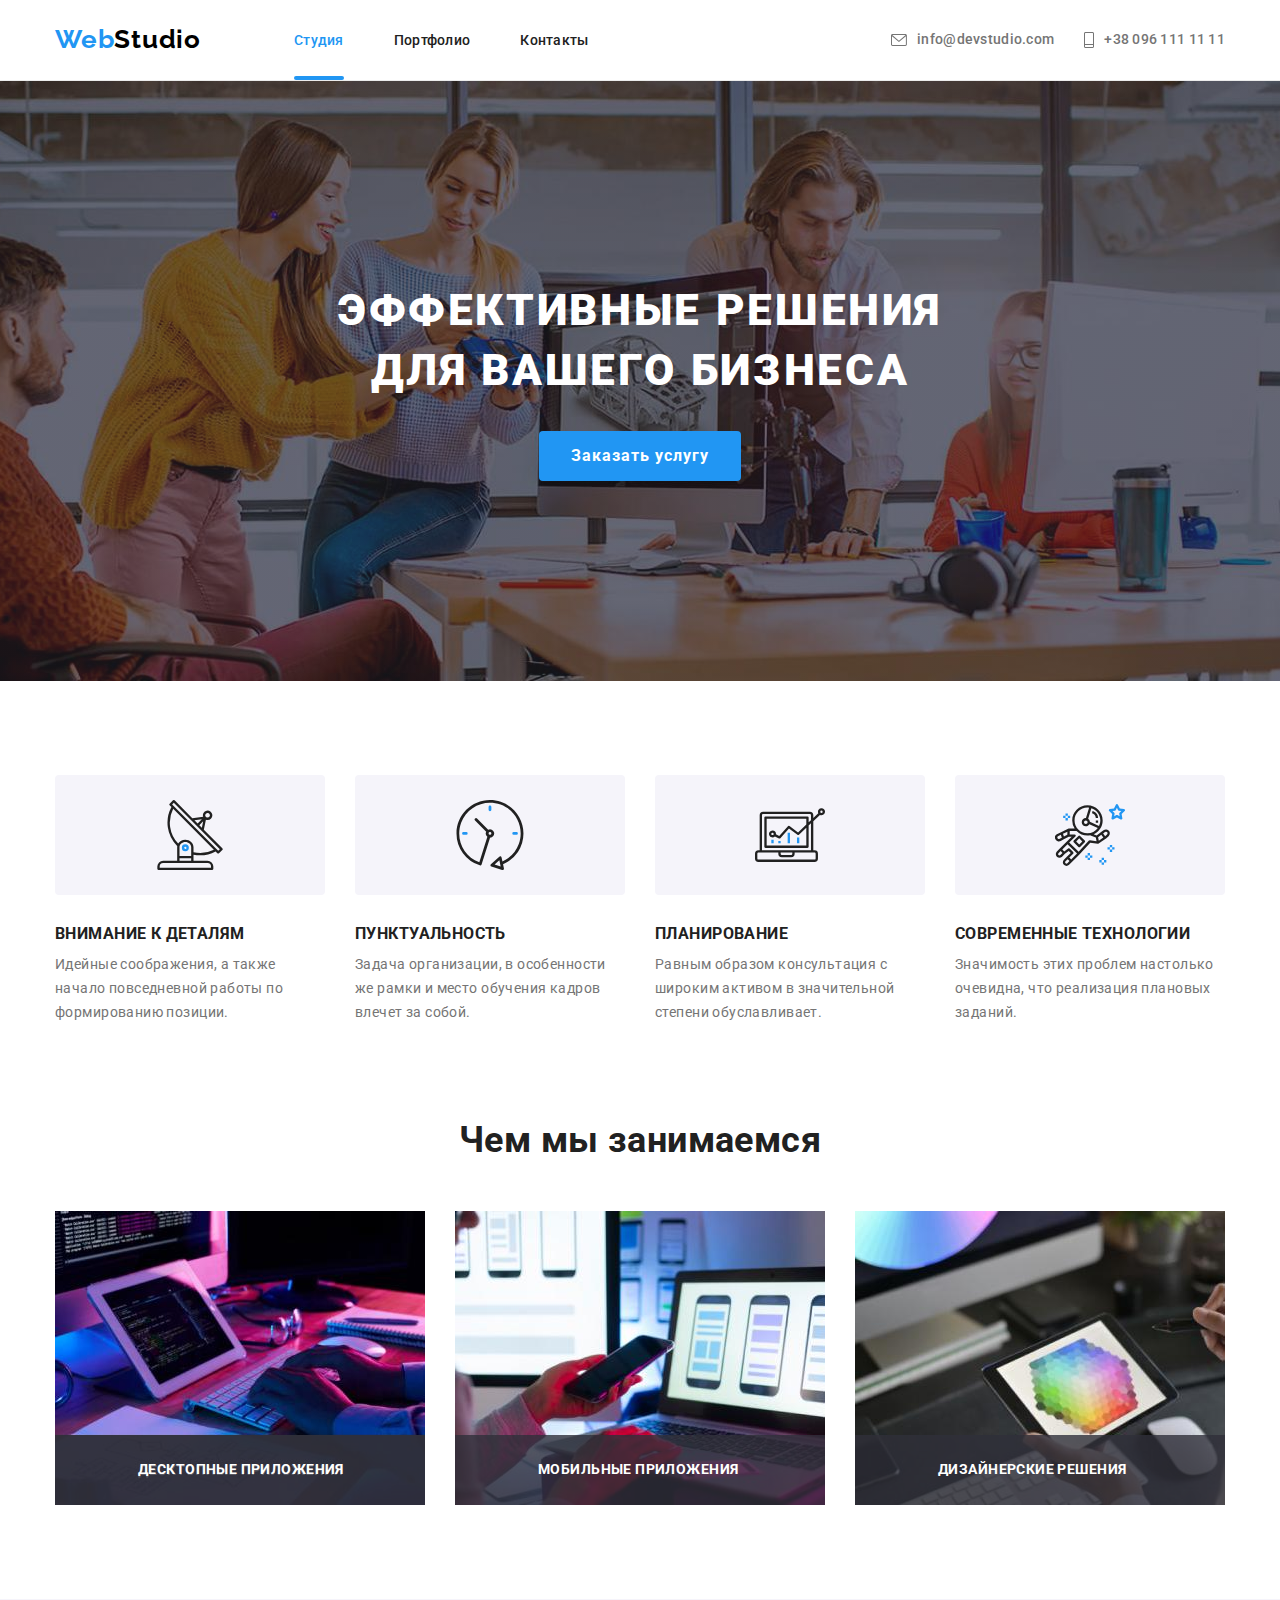
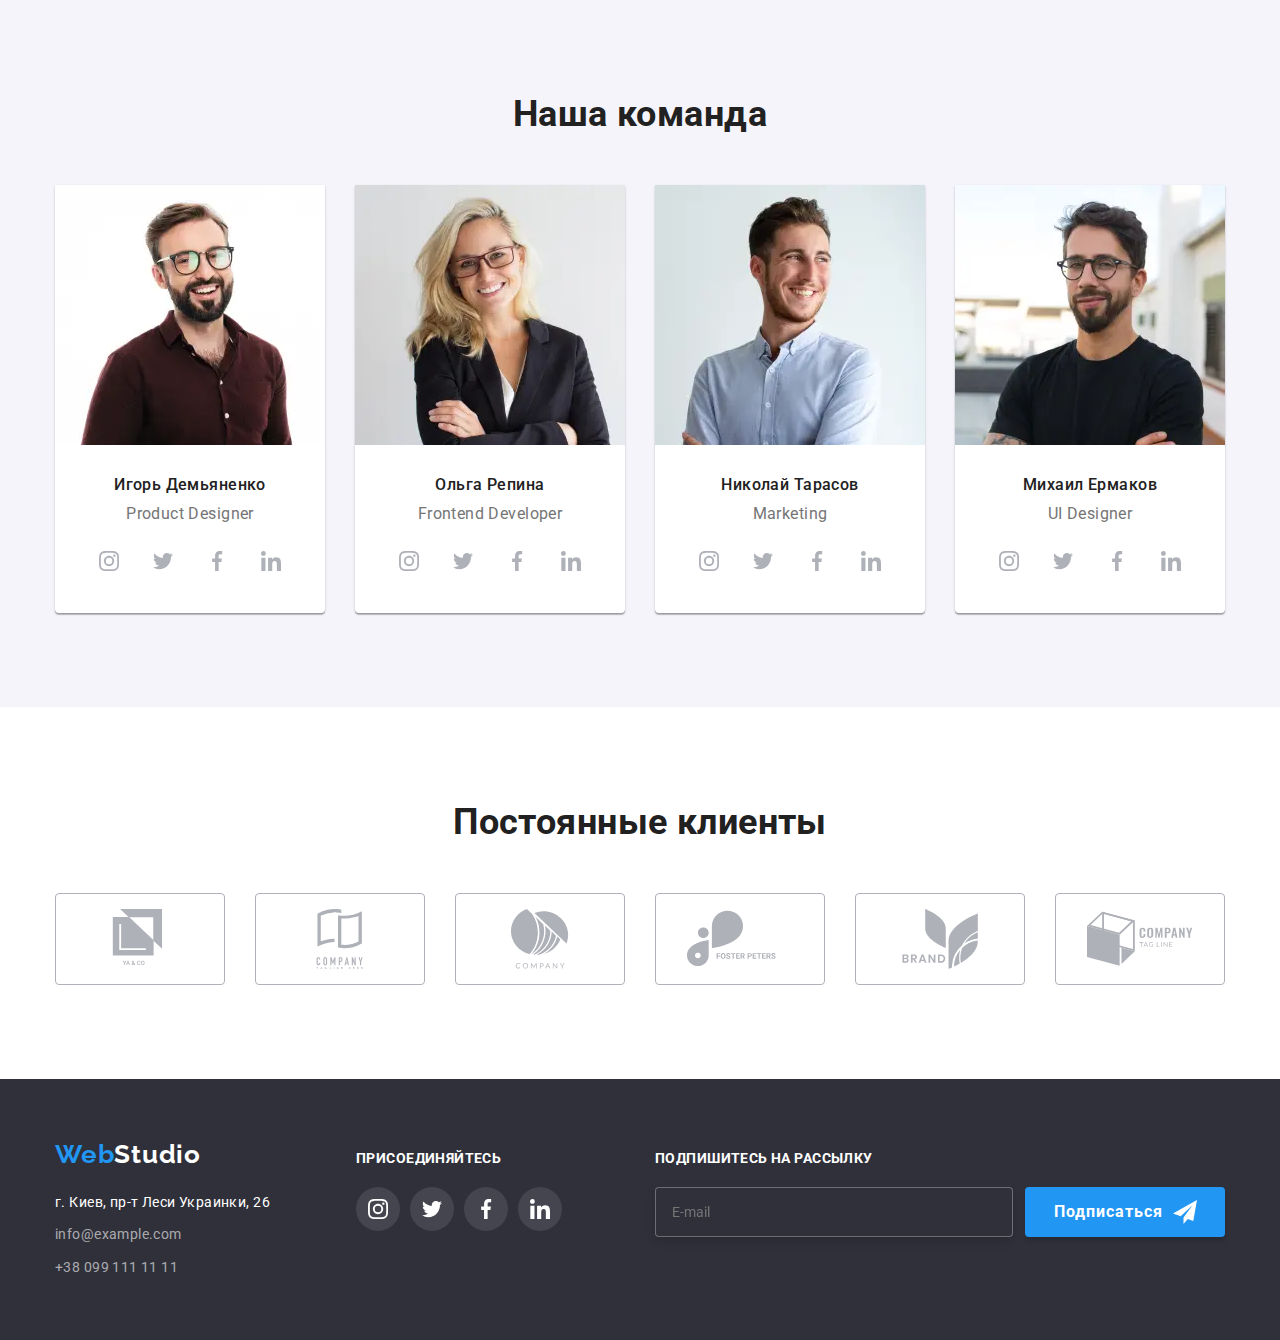
==== commit 2e5a4a8b: "вносит правки ментора" ====
--- a/index.html
+++ b/index.html
@@ -16,7 +16,7 @@
     <header class="page-header">
         <div class="container">
             <nav class="main-nav">
-                <a class="logo" lang="en" href="./index.html">Web<span class="page-header__logo">Studio</span></a>
+                <a class="logo--header" lang="en" href="./index.html">Web<span class="page-header__logo">Studio</span></a>
                 <ul class="site-nav site-nav--margin">
                     <li class="site-nav__item"><a class="site-nav__link site-nav__link--current" href="./index.html">Студия</a></li>
                     <li class="site-nav__item"><a class="site-nav__link" href="./portfolio.html">Портфолио</a></li>
@@ -55,7 +55,7 @@
                     </button>
                 <div class="mobile-menu__nav">
                     <ul class="mobile-nav">
-                        <li class="mobile-nav__item"><a class="mobile-nav__link" href="./index.html">Студия</a></li>
+                        <li class="mobile-nav__item"><a class="mobile-nav__link mobile-nav__link--current" href="./index.html">Студия</a></li>
                         <li class="mobile-nav__item"><a class="mobile-nav__link" href="./portfolio.html">Портфолио</a></li>
                         <li class="mobile-nav__item"><a class="mobile-nav__link" href="">Контакты</a></li>
                     </ul>
@@ -259,7 +259,7 @@
             <h2 class="section__title">Наша команда</h2>
             <ul class="team-list">
                 <li class="team-list__item">
-                    <picture>
+                    <picture >
                         <source
                         media="(min-width: 1200px)"
                         srcset="
@@ -287,17 +287,17 @@
                         ./images/team/team-1-tablet@2x.jpg 2x"
                         >
                         <source
-                        media="(min-width: 480px)"
-                        srcset="
-                        ./images/team/team-1-mobile.webp 1x,
-                        ./images/team/team-1-mobile@2x.webp 2x"
-                        type="image/webp"
-                        >
-                        <source
-                        media="(min-width: 480px)"
-                        srcset="
-                        ./images/team/team-1-mobile.jpg 1x,
-                        ./images/team/team-1-mobile@2x.jpg 2x"
+                        media="(max-width: 767px)"
+                        srcset="
+                        ./images/team/team-1.webp 1x,
+                        ./images/team/team-1@2x.webp 2x"
+                        type="image/webp"
+                        >
+                        <source
+                        media="(max-width: 767px)"
+                        srcset="
+                        ./images/team/team-1.jpg 1x,
+                        ./images/team/team-1@2x.jpg 2x"
                         >
                         <img
                         src="#"
@@ -371,14 +371,14 @@
                         ./images/team/team-2-tablet@2x.jpg 2x"
                         >
                         <source
-                        media="(min-width: 480px)"
+                        media="(max-width: 767px)"
                         srcset="
                         ./images/team/team-2-mobile.webp 1x,
                         ./images/team/team-2-mobile@2x.webp 2x"
                         type="image/webp"
                         >
                         <source
-                        media="(min-width: 480px)"
+                        media="(max-width: 767px)"
                         srcset="
                         ./images/team/team-2-mobile.jpg 1x,
                         ./images/team/team-2-mobile@2x.jpg 2x"
@@ -454,14 +454,14 @@
                         ./images/team/team-3-tablet@2x.jpg 2x"
                         >
                         <source
-                        media="(min-width: 480px)"
+                        media="(max-width: 767px)"
                         srcset="
                         ./images/team/team-3-mobile.webp 1x,
                         ./images/team/team-3-mobile@2x.webp 2x"
                         type="image/webp"
                         >
                         <source
-                        media="(min-width: 480px)"
+                        media="(max-width: 767px)"
                         srcset="
                         ./images/team/team-3-mobile.jpg 1x,
                         ./images/team/team-3-mobile@2x.jpg 2x"
@@ -537,14 +537,14 @@
                         ./images/team/team-4-tablet@2x.jpg 2x"
                         >
                         <source
-                        media="(min-width: 480px)"
+                        media="(max-width: 767px)"
                         srcset="
                         ./images/team/team-4-mobile.webp 1x,
                         ./images/team/team-4-mobile@2x.webp 2x"
                         type="image/webp"
                         >
                         <source
-                        media="(min-width: 480px)"
+                        media="(max-width: 767px)"
                         srcset="
                         ./images/team/team-4-mobile.jpg 1x,
                         ./images/team/team-4-mobile@2x.jpg 2x"
--- a/css/main.min.css
+++ b/css/main.min.css
@@ -3,5 +3,5 @@
  Consolas,  'Liberation Mono',  Menlo,- monospace;font-size:1em}small{font-size:80%}sub,sup{font-size:75%;line-height:0;position:relative;vertical-align:baseline}sub{bottom:-0.25em}sup{top:-0.5em}table{text-indent:0;border-color:inherit}button,input,optgroup,select,textarea{font-family:inherit;font-size:100%;line-height:1.15;margin:0}button,select{text-transform:none}button,[type='button'],[type='reset'],[type='submit']{-webkit-appearance:button}::-moz-focus-inner{border-style:none;padding:0}:-moz-focusring{outline:1px dotted ButtonText}:-moz-ui-invalid{box-shadow:none}legend{padding:0}progress{vertical-align:baseline}::-webkit-inner-spin-button,::-webkit-outer-spin-button{height:auto}[type='search']{-webkit-appearance:textfield;outline-offset:-2px}::-webkit-search-decoration{-webkit-appearance:none}::-webkit-file-upload-button{-webkit-appearance:button;font:inherit}summary{display:list-item}.visually-hidden{position:absolute;width:1px;height:1px;margin:-1px;border:0;padding:0;white-space:nowrap;clip-path:inset(100%);clip:rect(0 0 0 0);overflow:hidden}body{background-color:var(--primary-bg-color);color:#757575;font-family:Roboto, sans-serif;letter-spacing:0.03em;font-size:14px;line-height:1.7}h1,h2,h3,p{margin:0px}ul{margin:0px;padding:0px;list-style:none}button{cursor:pointer}img{display:block;max-width:100%;height:auto}a{text-decoration:none}.container{padding-left:15px;padding-right:15px;margin:0 auto}@media screen and (min-width: 480px){.container{width:480px}}@media screen and (min-width: 768px){.container{width:768px}}@media screen and (min-width: 1200px){.container{width:1200px}}.logo{display:block;padding-top:24px;padding-bottom:25px;font-family:Raleway;font-weight:bold;font-size:26px;line-height:1.2;letter-spacing:0.03em;color:#2196F3}.logo--footer{display:block;margin-bottom:20px;font-family:Raleway;font-weight:bold;font-size:26px;line-height:1.2;letter-spacing:0.03em;color:#2196F3}.section{padding-top:60px;padding-bottom:60px}@media screen and (min-width: 1200px){.section{padding-top:94px;padding-bottom:94px}}.section__title{color:#212121;font-weight:700;font-size:28px;line-height:1.17;text-align:center;margin-bottom:30px}@media screen and (min-width: 1200px){.section__title{font-size:36px;line-height:1.17;margin-bottom:50px}}.backdrop{position:fixed;top:0;left:0;width:100%;height:100%;background-color:rgba(0,0,0,0.2);opacity:1;transition:opacity 250ms cubic-bezier(0.4, 0, 0.2, 1);z-index:1}.backdrop.is-hidden{opacity:0;pointer-events:none}.modal{position:absolute;top:50%;left:50%;transform:translate(-50%, -50%) scale(1);width:528px;height:581px;background:#fff;box-shadow:0px 1px 3px rgba(0,0,0,0.12),0px 1px 1px rgba(0,0,0,0.14),0px 2px 1px rgba(0,0,0,0.2);border-radius:4px}.backdrop.is-hidden .modal{transform:translate(-50%, -50%) scale(0.9)}.close-modal-button{display:flex;justify-content:center;align-items:center;position:absolute;top:8px;right:8px;width:30px;height:30px;background-color:#fff;border:1px solid rgba(0,0,0,0.1);border-radius:50%}.close-modal-icon{width:14px;height:14px;transition:fill 250ms cubic-bezier(0.4, 0, 0.2, 1)}.close-modal-button:hover .close-modal-icon,.close-modal-button:focus .close-modal-icon{fill:#2196F3}.modal-form{display:flex;flex-direction:column;padding:40px;text-align:left}.modal-form__title{display:inline-block;font-weight:700;font-size:20px;line-height:1.15;letter-spacing:0.03em;color:#212121;margin-bottom:12px}.modal-form__checkbox{position:absolute;width:1px;height:1px;margin:-1px;border:0;padding:0;white-space:nowrap;clip-path:inset(100%);clip:rect(0 0 0 0);overflow:hidden}.modal-form__label{font-size:12px;line-height:1.16;letter-spacing:0.01em;color:#757575}.modal-form .modal-form__label+.modal-form__label{margin-top:10px}.modal-form__wrapper{display:block;position:relative;margin-top:4px}.modal-form__input{width:100%;height:40px;padding-left:42px;border:1px solid rgba(33,33,33,0.2);border-radius:4px;transition:border 250ms cubic-bezier(0.4, 0, 0.2, 1)}.modal-form__input:focus,.modal-form__comment:focus{outline:none;border-color:#2196F3}.modal-form__comment{display:block;width:100%;height:120px;margin-top:4px;border:1px solid rgba(33,33,33,0.2);border-radius:4px;padding:12px 16px;resize:none;transition:border 250ms cubic-bezier(0.4, 0, 0.2, 1)}.modal-form__comment::placeholder{font-size:14px;line-height:1.14;letter-spacing:0.01em;color:rgba(117,117,117,0.5)}.modal-form__icon{display:block;position:absolute;top:50%;left:12px;width:18px;height:18px;transform:translateY(-50%);transition:fill 250ms cubic-bezier(0.4, 0, 0.2, 1)}.modal-form__input:focus+.modal-form__icon{fill:#2196F3}.modal-form__check{font-size:14px;line-height:1.71px;display:flex;justify-content:center;align-items:center;margin-top:20px;margin-bottom:30px}.modal-form__check::before{display:block;content:"";width:16px;height:15px;margin-right:7px;background-image:url(../images/check-off.svg);cursor:pointer;transition:background-image 250ms cubic-bezier(0.4, 0, 0.2, 1)}.modal-form__link{text-decoration:underline}.modal-form__checkbox:checked+.modal-form__check::before{background-image:url(../images/icon-check.svg)}.modal-form__checkbox:focus+.modal-form__check::before{fill:#2196F3}.modal-form__button{padding:10px 55px;font-weight:700;font-size:16px;line-height:1.87;letter-spacing:0.06em;align-self:center;color:#fff;background:#2196F3;box-shadow:0px 4px 4px rgba(0,0,0,0.15);border-radius:4px;border:none;transition:background-color 250ms cubic-bezier(0.4, 0, 0.2, 1)}.modal-form__button:hover,.modal-form__button:focus{background:#188CE8}.network{display:flex;justify-content:center}.network__link{display:flex;width:44px;height:44px;align-items:center;justify-content:center;border-radius:50%;transition:color 250ms cubic-bezier(0.4, 0, 0.2, 1),background-color 250ms cubic-bezier(0.4, 0, 0.2, 1)}.network__icon{width:20px;height:20px;fill:#AFB1B8}.network .network__item+.network__item{margin-left:10px}.burger{background-color:#fff;border:none;cursor:pointer;padding:0;line-height:0;transition:fill 250ms cubic-bezier(0.4, 0, 0.2, 1)}.burger:hover,.burger:focus{fill:#2196F3}@media screen and (min-width: 768px){.burger{display:none}}.mobile-menu{display:flex;flex-direction:column;justify-content:space-between;position:fixed;z-index:100;top:0;left:0;width:100vw;height:100vh;padding:48px 40px;opacity:0;visibility:hidden;pointer-events:none;background-color:#fff;transition:opasity 250ms cubic-bezier(0.4, 0, 0.2, 1),visibility 250ms cubic-bezier(0.4, 0, 0.2, 1)}.mobile-menu.is-open{opacity:1;visibility:visible;pointer-events:all}.close{position:absolute;top:10px;right:15px;background-color:#fff;border:none;cursor:pointer;padding:0;line-height:0;transition:fill 250ms cubic-bezier(0.4, 0, 0.2, 1)}.close:hover,.close:focus{fill:#2196F3}.burger__icon,.close__icon{width:40px;height:40px}.mobile-nav__item:not(:last-child){margin-bottom:32px}.mobile-nav__link{font-weight:500;font-size:40px;line-height:1.17;text-align:center;letter-spacing:0.02em;color:#212121;transition:color 250ms cubic-bezier(0.4, 0, 0.2, 1)}.mobile-nav__link:hover,.mobile-nav__link:focus{color:#2196F3}.mobile-menu__auth{display:block}.mobile-auth{margin-bottom:64px}.mobile-auth__item:not(:last-child){margin-bottom:32px}.mobile-auth__tel{font-weight:500;font-size:34px;line-height:1.17;letter-spacing:0.02em;color:#2196F3}.mobile-auth__mail{font-weight:500;font-size:24px;line-height:1.16;letter-spacing:0.02em;color:#757575}.mobile-auth__mail:hover,.mobile-auth__mail:focus{color:#2196F3}.mobile-network{display:flex}.mobile-network__link{padding:10px;font-weight:500;font-size:18px;line-height:1.22;letter-spacing:0.02em;color:#2196F3}@media screen and (max-width: 479px){.mobile-network__link{font-size:4vw}}.mobile-network__item:not(:last-child){border-right:1px solid rgba(33,33,33,0.2)}.page-header{border-bottom:1px solid #ECECEC}.page-header .container{display:flex;align-items:center;justify-content:space-between}.main-nav{display:flex}.page-header__logo{color:#000000}.site-nav{display:flex}.site-nav--margin{margin-left:93px}@media screen and (max-width: 767px){.site-nav{display:none}}@media (min-width: 768px) and (max-width: 1199px){.site-nav{margin-left:88px}}.site-nav .site-nav__item+.site-nav__item{margin-left:50px}.site-nav__link{display:block;padding-top:32px;padding-bottom:32px;color:#212121;font-weight:500;line-height:1.17;letter-spacing:0.02em;transition:color 250ms cubic-bezier(0.4, 0, 0.2, 1)}.site-nav__link:hover,.site-nav__link:focus{color:#2196F3}.site-nav__link::after{content:"";position:absolute;left:0;bottom:0;display:block;width:100%;height:4px;background-color:#2196F3;border-radius:2px;opacity:0}.site-nav__link--current{color:#2196F3;position:relative}.site-nav__link--current::after{opacity:1}@media screen and (max-width: 767px){.auth-nav{display:none}}@media screen and (min-width: 1200px){.auth-nav{display:flex;justify-content:center;align-items:center}}@media (min-width: 768px) and (max-width: 1199px){.auth-nav__item:not(:last-child){margin-bottom:10px}}@media (min-width: 1200px){.auth-nav .auth-nav__item+.auth-nav__item{margin-left:30px}}.auth-nav__link{display:flex;align-items:center;color:#757575;font-weight:500;line-height:1.14;letter-spacing:0.02em;transition:color 250ms cubic-bezier(0.4, 0, 0.2, 1)}@media screen and (min-width: 1200px){.auth-nav__link{padding-top:32px;padding-bottom:32px}}.auth-nav__link:hover,.auth-nav__link:focus{color:#2196F3;fill:#2196F3}.auth-nav__mail{width:16px;height:12px;margin-right:10px;fill:currentColor}@media (min-width: 768px) and (max-width: 1199px){.auth-nav__mail{width:14px;height:10px}}.auth-nav__tel{width:10px;height:16px;margin-right:10px;fill:currentColor}@media (min-width: 768px) and (max-width: 1199px){.auth-nav__tel{width:10px;height:14px}}.hero{max-width:1600px;height:400px;padding-top:118px;padding-bottom:118px;margin-left:auto;margin-right:auto;background-color:#C4C4C4;text-align:center;background-image:linear-gradient(rgba(47,48,58,0.4), rgba(47,48,58,0.4)),url("../images/hero/hero-mobile.jpg");background-repeat:no-repeat;background-position:center;background-size:cover}@media screen and (min-device-pixel-ratio: 2), (min-resolution: 192dpi), (min-resolution: 2dppx){.hero{background-image:url("../images/hero/hero-mobile@2x.jpg")}}@media screen and (min-width: 768px){.hero{background-image:linear-gradient(rgba(47,48,58,0.4), rgba(47,48,58,0.4)),url("../images/hero/hero-desktop.jpg")}}@media screen and (min-width: 768px) and (min-device-pixel-ratio: 2), screen and (min-width: 768px) and (min-resolution: 192dpi), screen and (min-width: 768px) and (min-resolution: 2dppx){.hero{background-image:url("../images/hero/hero-tablet@2x.jpg")}}@media screen and (min-width: 1200px){.hero{max-width:1600px;height:600px;padding-top:200px;padding-bottom:200px;background-image:linear-gradient(rgba(47,48,58,0.4), rgba(47,48,58,0.4)),url("../images/hero/hero-desktop.jpg")}}@media screen and (min-width: 1200px) and (min-device-pixel-ratio: 2), screen and (min-width: 1200px) and (min-resolution: 192dpi), screen and (min-width: 1200px) and (min-resolution: 2dppx){.hero{background-image:url("../images/hero/hero-desktop@2x.jpg")}}.hero__title{color:#fff;margin:0 auto;margin-bottom:30px;width:360px;font-weight:900;font-size:26px;line-height:1.6;letter-spacing:0.06em;text-transform:uppercase}.hero__button{padding:10px 32px;font-weight:700;font-size:16px;line-height:1.87;letter-spacing:0.06em;color:#fff;box-shadow:0px 4px 4px rgba(0,0,0,0.15);border-radius:4px;border:none;background-color:#2196F3;transition:background-color 250ms cubic-bezier(0.4, 0, 0.2, 1)}.hero__button:hover,.hero__button:focus{background-color:#118CE8}@media screen and (max-width: 767px){.feature{display:block;margin-bottom:60px}}@media screen and (min-width: 768px){.feature{display:flex;flex-wrap:wrap;margin:-15px}}@media screen and (max-width: 767px){.feature__item:not(:last-child){margin-bottom:30px}}@media screen and (min-width: 768px){.feature__item{margin:15px;flex-basis:calc((100% - 60px) / 2)}}@media screen and (min-width: 1200px){.feature__item{flex-basis:calc((100% - 120px) / 4)}}.feature__title{text-align:center;color:#212121;font-weight:700;line-height:1.1;margin-bottom:10px;text-transform:uppercase}@media screen and (min-width: 768px){.feature__title{text-align:left}}.feature__wrapper{display:flex;align-items:center;justify-content:center;height:120px;margin-bottom:30px;padding:25px 0;border-radius:4px;background-color:#F5F4FA}.feature__icon{width:70px;height:70px}@media screen and (max-width: 1199px){.business{display:none}}.section--other-padding{padding-top:0px}.business-list{display:flex;justify-content:space-between}.business-list__text{position:absolute;bottom:27px;left:83px;font-weight:700;font-size:14px;line-height:1.14;letter-spacing:0.03em;text-transform:uppercase;color:#fff}.business-list__work{position:relative}.business-list__work::before{display:block;position:absolute;content:"";width:100%;bottom:0;left:0;height:70px;background:rgba(47,48,58,0.8)}.section--background{background-color:#F5F4FA}@media screen and (max-width: 767px){.team-list{display:block}}@media screen and (min-width: 768px){.team-list{display:flex;flex-wrap:wrap;margin:-15px}}@media screen and (min-width: 1200px){.team-list{display:flex;justify-content:space-between}}.team-list__title{color:#212121;font-weight:500;font-size:16px;line-height:1.2;text-align:center;margin-bottom:10px}.team-list__item{background-color:#fff;box-shadow:0px 1px 3px rgba(0,0,0,0.12),0px 1px 1px rgba(0,0,0,0.14),0px 2px 1px rgba(0,0,0,0.2);border-radius:0px 0px 4px 4px}@media screen and (max-width: 767px){.team-list__item:not(:last-child){margin-bottom:30px}}@media screen and (min-width: 768px){.team-list__item{width:354px;margin:15px}}@media screen and (min-width: 1200px){.team-list__item{flex-basis:calc((100% - 120px) / 4)}}.team-list__info{padding-top:30px;padding-bottom:30px}.team-list__text{font-weight:400;font-size:16px;line-height:1.2;text-align:center}.team-list__network{margin-top:16px}.network__link:hover,.network__link:focus{background-color:#2196F3}.network__link:hover .network__icon,.network__link:focus .network__icon{fill:#fff}.clients-list{display:flex}@media screen and (max-width: 767px){.clients-list{flex-wrap:wrap;margin:-15px}}@media (min-width: 768px) and (max-width: 1199px){.clients-list{flex-wrap:wrap;margin:-15px}}@media screen and (min-width: 1200px){.clients-list{margin:-15px}}@media screen and (max-width: 767px){.clients-list__item{margin:15px;flex-basis:calc((100% - 60px) / 2)}}@media (min-width: 768px) and (max-width: 1199px){.clients-list__item{margin:15px;flex-basis:calc((100% - 90px) / 3)}}@media screen and (min-width: 1200px){.clients-list__item{margin:15px;flex-basis:calc((100% - 150px) / 6)}}.clients-list__link{display:flex;align-items:center;justify-content:center;height:92px;border:1px solid #AFB1B8;border-radius:4px;color:#AFB1B8;transition:color 250ms cubic-bezier(0.4, 0, 0.2, 1),border 250ms cubic-bezier(0.4, 0, 0.2, 1)}.clients-list__link:hover,.clients-list__link:focus{color:#2196F3;border:1px solid #2196F3}.clients-list__icon{width:106px;height:60px;fill:currentColor}.footer{padding-top:60px;padding-bottom:60px;background-color:#2F303A}@media screen and (max-width: 767px){.footer__container{display:block;text-align:center}}@media (min-width: 768px) and (max-width: 1199px){.footer__container{display:flex;flex-wrap:wrap;justify-content:space-around;align-items:baseline}}@media screen and (min-width: 1200px){.footer__container{display:flex;align-items:baseline}}.footer__logo{color:#fff}.contacts__adress{color:#fff}@media (min-width: 768px) and (max-width: 1199px){.left{display:flex;flex-direction:column;align-items:center;justify-content:center}}@media screen and (min-width: 1200px){.left{width:231px}}.contacts__mail,.contacts__tel{color:rgba(255,255,255,0.6);transition:color 250ms cubic-bezier(0.4, 0, 0.2, 1)}.contacts__mail:hover,.contacts__mail:focus,.contacts__tel:hover,.contacts__tel:focus{color:#fff}.address{font-style:normal}@media screen and (max-width: 767px){.address{margin-bottom:60px}}@media (min-width: 768px) and (max-width: 1199px){.contacts{display:flex;flex-direction:column;align-items:center;justify-content:center}}.contacts__item:not(:last-child){margin-bottom:9px}@media screen and (max-width: 1199px){.contacts__item:not(:last-child){margin-bottom:8px}}@media (min-width: 768px) and (max-width: 1199px){.footer__right{display:flex;flex-direction:column;align-items:center;justify-content:center}}@media screen and (min-width: 1200px){.footer__right{margin-left:70px}}@media screen and (max-width: 767px){.right{margin-bottom:60px}}@media screen and (min-width: 1200px){.right{width:206px}}.right__title{font-weight:700;font-size:14px;line-height:1.14;letter-spacing:0.03em;text-transform:uppercase;color:#fff;margin-bottom:20px}.network{display:flex;justify-content:center}.network__link{display:flex;width:44px;height:44px;align-items:center;justify-content:center;color:#fff;border-radius:50%;transition:background-color 250ms cubic-bezier(0.4, 0, 0.2, 1)}.network__link--background{background-color:rgba(255,255,255,0.1)}.network__icon{width:20px;height:20px;color:currentColor}.network__icon--fill{fill:#fff}.network .network__item+.network__item{margin-left:10px}.network__link:hover,.network__link:focus{background-color:#2196F3}@media (min-width: 768px) and (max-width: 1199px){.footer-mailing{text-align:center;margin-top:60px}}@media screen and (min-width: 1200px){.footer-mailing{display:flex;flex-direction:column;margin-left:93px}}@media (min-width: 768px) and (max-width: 1199px){.footer-form{display:flex;flex-direction:column;width:450px;align-items:center;justify-content:center}}@media screen and (min-width: 1200px){.footer-form{display:flex}}.footer-mailin-accent{display:block;margin-bottom:20px;font-weight:700;font-size:14px;line-height:1.14;letter-spacing:0.03em;text-transform:uppercase;color:#fff}.footer-form__input{width:358px;height:50px;padding:15px 16px;background-color:#2F303A;border:1px solid rgba(255,255,255,0.3);filter:drop-shadow(0px 4px 4px rgba(0,0,0,0.15));border-radius:4px;transition:border 250ms cubic-bezier(0.4, 0, 0.2, 1)}@media screen and (max-width: 767px){.footer-form__input{width:100%;margin-bottom:20px}}@media (min-width: 768px) and (max-width: 1199px){.footer-form__input{margin-bottom:20px}}.footer-form__input:focus{outline:none;border-color:#2196F3}.footer-form__label::placeholder{font-size:16px;line-height:1.25;letter-spacing:0.03em;color:rgba(255,255,255,0.6)}.footer-form__button{display:flex;justify-content:center;align-items:center;width:200px;height:50px;padding:10px 28px 10px 29px;font-weight:700;font-size:16px;line-height:1.87;letter-spacing:0.06em;color:#fff;background:#2196F3;box-shadow:0px 4px 4px rgba(0,0,0,0.15);border-radius:4px;border:transparent;cursor:pointer;transition:background-color 250ms cubic-bezier(0.4, 0, 0.2, 1)}@media screen and (max-width: 767px){.footer-form__button{margin:0 auto}}@media screen and (min-width: 1200px){.footer-form__button{margin-left:12px}}.footer-form__button:hover,.footer-form__button:focus{background-color:#118CE8}.footer-form__icon{width:24px;height:24px;margin-left:10px}.filter{display:flex;flex-wrap:wrap}@media screen and (max-width: 767px){.filter{display:flex;flex-wrap:wrap}}@media screen and (min-width: 768px){.filter{display:flex;justify-content:center}}.filter__button{font-weight:500;font-size:16px;padding:6px 22px;min-width:auto;line-height:1.6;text-align:center;background-color:#F5F4FA;color:#212121;border-radius:4px;border:none;transition:background-color 250ms cubic-bezier(0.4, 0, 0.2, 1),color 250ms cubic-bezier(0.4, 0, 0.2, 1),box-shadow 250ms cubic-bezier(0.4, 0, 0.2, 1)}.filter__button:hover,.filter__button:focus{color:#fff;background-color:#2196F3;box-shadow:0px 3px 1px rgba(0,0,0,0.1),0px 1px 2px rgba(0,0,0,0.08),0px 2px 2px rgba(0,0,0,0.12)}.filter__item:not(:last-child){margin:0 8px 15px 0}@media screen and (max-width: 767px){.filter__item:nth-child(n+5){margin-bottom:40px}}@media screen and (min-width: 768px){.filter__item{margin-bottom:30px}}@media screen and (min-width: 1200px){.filter__item{margin-bottom:50px}}@media screen and (max-width: 767px){.portfolio{display:block;margin-bottom:60px}}@media screen and (min-width: 768px){.portfolio{display:flex;flex-wrap:wrap;margin:-15px}}.portfolio__item{width:370px;margin-bottom:30px;border:1px solid #EEEEEE}@media screen and (min-width: 768px){.portfolio__item{width:354px;margin:15px;flex-basis:calc((100% - 60px) / 2)}}@media screen and (min-width: 1200px){.portfolio__item{width:370px;flex-basis:calc((100% - 90px) / 3)}}.portfolio__info{padding:20px 24px}.portfolio__title{color:#212121;font-weight:700;font-size:18px;line-height:2;letter-spacing:0.06em;margin-bottom:4px}.portfolio__description{font-size:16px;line-height:1.9;color:#757575}.portfolio__link{display:block}.portfolio__item:hover,.portfolio__item:focus{box-shadow:0px 1px 1px rgba(0,0,0,0.12),0px 4px 4px rgba(0,0,0,0.06),1px 4px 6px rgba(0,0,0,0.16);transition:box-shadow 250ms cubic-bezier(0.4, 0, 0.2, 1)}.portfolio__box{position:relative;width:100%;height:100%;background-color:rgba(33,150,243,0.9);overflow:hidden}.portfolio__text{position:absolute;top:0;left:0;height:100%;padding:63px 24px;font-size:18px;line-height:1.56;letter-spacing:0.03em;color:#fff;background-color:rgba(33,150,243,0.9);transform:translateY(100%);transition:transform 250ms cubic-bezier(0.4, 0, 0.2, 1)}.portfolio__link:hover .portfolio__text,.portfolio__link:focus .portfolio__text{transform:translateY(0)}
+ monospace;font-size:1em}small{font-size:80%}sub,sup{font-size:75%;line-height:0;position:relative;vertical-align:baseline}sub{bottom:-0.25em}sup{top:-0.5em}table{text-indent:0;border-color:inherit}button,input,optgroup,select,textarea{font-family:inherit;font-size:100%;line-height:1.15;margin:0}button,select{text-transform:none}button,[type='button'],[type='reset'],[type='submit']{-webkit-appearance:button}::-moz-focus-inner{border-style:none;padding:0}:-moz-focusring{outline:1px dotted ButtonText}:-moz-ui-invalid{box-shadow:none}legend{padding:0}progress{vertical-align:baseline}::-webkit-inner-spin-button,::-webkit-outer-spin-button{height:auto}[type='search']{-webkit-appearance:textfield;outline-offset:-2px}::-webkit-search-decoration{-webkit-appearance:none}::-webkit-file-upload-button{-webkit-appearance:button;font:inherit}summary{display:list-item}.visually-hidden{position:absolute;width:1px;height:1px;margin:-1px;border:0;padding:0;white-space:nowrap;clip-path:inset(100%);clip:rect(0 0 0 0);overflow:hidden}body{background-color:var(--primary-bg-color);color:#757575;font-family:Roboto, sans-serif;letter-spacing:0.03em;font-size:14px;line-height:1.7}h1,h2,h3,p{margin:0px}ul{margin:0px;padding:0px;list-style:none}button{cursor:pointer}img{display:block;max-width:100%;height:auto}a{text-decoration:none}.container{padding-left:15px;padding-right:15px;margin:0 auto}@media screen and (min-width: 480px){.container{width:480px}}@media screen and (min-width: 768px){.container{width:768px}}@media screen and (min-width: 1200px){.container{width:1200px}}.logo--header{display:block;padding-top:24px;padding-bottom:25px;font-family:Raleway;font-weight:bold;font-size:24px;line-height:1.16;letter-spacing:0.03em;color:#2196F3}@media screen and (min-width: 1200px){.logo--header{font-size:26px;line-height:1.2}}.logo--footer{display:block;margin-bottom:20px;font-family:Raleway;font-weight:bold;font-size:24px;line-height:1.16;letter-spacing:0.03em;color:#2196F3}@media screen and (min-width: 1200px){.logo--footer{font-size:26px;line-height:1.2}}.section{padding-top:60px;padding-bottom:60px}@media screen and (min-width: 1200px){.section{padding-top:94px;padding-bottom:94px}}.section__title{color:#212121;font-weight:700;font-size:28px;line-height:1.17;text-align:center;margin-bottom:30px}@media screen and (min-width: 1200px){.section__title{font-size:36px;line-height:1.17;margin-bottom:50px}}.backdrop{position:fixed;top:0;left:0;width:100%;height:100%;background-color:rgba(0,0,0,0.2);opacity:1;transition:opacity 250ms cubic-bezier(0.4, 0, 0.2, 1);z-index:1}.backdrop.is-hidden{opacity:0;pointer-events:none}.modal{position:absolute;top:50%;left:50%;transform:translate(-50%, -50%) scale(1);background:#fff;box-shadow:0px 1px 3px rgba(0,0,0,0.12),0px 1px 1px rgba(0,0,0,0.14),0px 2px 1px rgba(0,0,0,0.2);border-radius:4px}@media screen and (max-width: 1199px){.modal{position:absolute;top:50%;left:50%;transform:translate(-50%, -50%);min-width:450px;min-height:609px}}@media screen and (min-width: 1200px){.modal{min-width:528px;min-height:581px}}.backdrop.is-hidden .modal{transform:translate(-50%, -50%) scale(0.9)}.close-modal-button{display:flex;justify-content:center;align-items:center;position:absolute;top:8px;right:8px;width:30px;height:30px;background-color:#fff;border:1px solid rgba(0,0,0,0.1);border-radius:50%}.close-modal-icon{width:14px;height:14px;transition:fill 250ms cubic-bezier(0.4, 0, 0.2, 1)}.close-modal-button:hover .close-modal-icon,.close-modal-button:focus .close-modal-icon{fill:#2196F3}.modal-form{display:flex;flex-direction:column;padding:40px;text-align:left}.modal-form__title{display:inline-block;font-weight:700;font-size:20px;line-height:1.15;letter-spacing:0.03em;color:#212121;margin-bottom:12px}@media screen and (max-width: 1199px){.modal-form__title{text-align:center}}.modal-form__checkbox{position:absolute;width:1px;height:1px;margin:-1px;border:0;padding:0;white-space:nowrap;clip-path:inset(100%);clip:rect(0 0 0 0);overflow:hidden}.modal-form__label{font-size:12px;line-height:1.16;letter-spacing:0.01em;color:#757575}.modal-form .modal-form__label+.modal-form__label{margin-top:10px}.modal-form__wrapper{display:block;position:relative;margin-top:4px}.modal-form__input{width:100%;height:40px;padding-left:42px;border:1px solid rgba(33,33,33,0.2);border-radius:4px;transition:border 250ms cubic-bezier(0.4, 0, 0.2, 1)}.modal-form__input:focus,.modal-form__comment:focus{outline:none;border-color:#2196F3}.modal-form__comment{display:block;width:100%;height:120px;margin-top:4px;border:1px solid rgba(33,33,33,0.2);border-radius:4px;padding:12px 16px;resize:none;transition:border 250ms cubic-bezier(0.4, 0, 0.2, 1)}.modal-form__comment::placeholder{font-size:14px;line-height:1.14;letter-spacing:0.01em;color:rgba(117,117,117,0.5)}.modal-form__icon{display:block;position:absolute;top:50%;left:12px;width:18px;height:18px;transform:translateY(-50%);transition:fill 250ms cubic-bezier(0.4, 0, 0.2, 1)}.modal-form__input:focus+.modal-form__icon{fill:#2196F3}.modal-form__check{font-size:12px;line-height:1.16px;display:flex;justify-content:center;align-items:center;margin-top:20px;margin-bottom:30px}@media screen and (min-width: 1200px){.modal-form__check{font-size:14px;line-height:1.71px}}.modal-form__check::before{display:block;content:"";width:16px;height:15px;margin-right:7px;background-image:url(../images/check-off.svg);cursor:pointer;transition:background-image 250ms cubic-bezier(0.4, 0, 0.2, 1)}.modal-form__link{text-decoration:underline}.modal-form__checkbox:checked+.modal-form__check::before{background-image:url(../images/icon-check.svg)}.modal-form__checkbox:focus+.modal-form__check::before{fill:#2196F3}.modal-form__button{padding:10px 55px;font-weight:700;font-size:16px;line-height:1.87;letter-spacing:0.06em;align-self:center;color:#fff;background:#2196F3;box-shadow:0px 4px 4px rgba(0,0,0,0.15);border-radius:4px;border:none;transition:background-color 250ms cubic-bezier(0.4, 0, 0.2, 1)}.modal-form__button:hover,.modal-form__button:focus{background:#188CE8}.network{display:flex;justify-content:center}.network__link{display:flex;width:44px;height:44px;align-items:center;justify-content:center;border-radius:50%;transition:color 250ms cubic-bezier(0.4, 0, 0.2, 1),background-color 250ms cubic-bezier(0.4, 0, 0.2, 1)}.network__icon{width:20px;height:20px;fill:#AFB1B8}.network .network__item+.network__item{margin-left:10px}.burger{background-color:#fff;border:none;cursor:pointer;padding:0;line-height:0;transition:fill 250ms cubic-bezier(0.4, 0, 0.2, 1)}.burger:hover,.burger:focus{fill:#2196F3}@media screen and (min-width: 768px){.burger{display:none}}.mobile-menu{display:flex;flex-direction:column;justify-content:space-between;position:fixed;z-index:100;top:0;left:0;width:100vw;height:100vh;padding:48px 40px;opacity:0;visibility:hidden;pointer-events:none;background-color:#fff;transition:opasity 250ms cubic-bezier(0.4, 0, 0.2, 1),visibility 250ms cubic-bezier(0.4, 0, 0.2, 1)}.mobile-menu.is-open{opacity:1;visibility:visible;pointer-events:all}.close{position:absolute;top:10px;right:15px;background-color:#fff;border:none;cursor:pointer;padding:0;line-height:0;transition:fill 250ms cubic-bezier(0.4, 0, 0.2, 1)}.close:hover,.close:focus{fill:#2196F3}.burger__icon,.close__icon{width:40px;height:40px}.mobile-nav__item:not(:last-child){margin-bottom:32px}.mobile-nav__link{font-weight:500;font-size:40px;line-height:1.17;text-align:center;letter-spacing:0.02em;color:#212121;transition:color 250ms cubic-bezier(0.4, 0, 0.2, 1)}.mobile-nav__link:hover,.mobile-nav__link:focus{color:#2196F3}.mobile-nav__link--current{color:#2196F3}.mobile-menu__auth{display:block}.mobile-auth{margin-bottom:64px}.mobile-auth__item:not(:last-child){margin-bottom:32px}.mobile-auth__tel{font-weight:500;font-size:34px;line-height:1.17;letter-spacing:0.02em;color:#2196F3}.mobile-auth__mail{font-weight:500;font-size:24px;line-height:1.16;letter-spacing:0.02em;color:#757575}.mobile-auth__mail:hover,.mobile-auth__mail:focus{color:#2196F3}.mobile-network{display:flex}.mobile-network__link{padding:10px;font-weight:500;font-size:18px;line-height:1.22;letter-spacing:0.02em;color:#2196F3}@media screen and (max-width: 479px){.mobile-network__link{font-size:4vw}}.mobile-network__item:not(:last-child){border-right:1px solid rgba(33,33,33,0.2)}.page-header{border-bottom:1px solid #ECECEC}.page-header .container{display:flex;align-items:center;justify-content:space-between}.main-nav{display:flex}.page-header__logo{color:#000000}.site-nav{display:flex}.site-nav--margin{margin-left:93px}@media screen and (max-width: 767px){.site-nav{display:none}}@media (min-width: 768px) and (max-width: 1199px){.site-nav{margin-left:88px}}.site-nav .site-nav__item+.site-nav__item{margin-left:50px}.site-nav__link{display:block;padding-top:32px;padding-bottom:32px;color:#212121;font-weight:500;line-height:1.17;letter-spacing:0.02em;transition:color 250ms cubic-bezier(0.4, 0, 0.2, 1)}.site-nav__link:hover,.site-nav__link:focus{color:#2196F3}.site-nav__link::after{content:"";position:absolute;left:0;bottom:0;display:block;width:100%;height:4px;background-color:#2196F3;border-radius:2px;opacity:0}.site-nav__link--current{color:#2196F3;position:relative}.site-nav__link--current::after{opacity:1}@media screen and (max-width: 767px){.auth-nav{display:none}}@media screen and (min-width: 1200px){.auth-nav{display:flex;justify-content:center;align-items:center}}@media (min-width: 768px) and (max-width: 1199px){.auth-nav__item:not(:last-child){margin-bottom:10px}}@media (min-width: 1200px){.auth-nav .auth-nav__item+.auth-nav__item{margin-left:30px}}.auth-nav__link{display:flex;align-items:center;color:#757575;font-weight:500;line-height:1.14;letter-spacing:0.02em;transition:color 250ms cubic-bezier(0.4, 0, 0.2, 1)}@media screen and (min-width: 1200px){.auth-nav__link{padding-top:32px;padding-bottom:32px}}.auth-nav__link:hover,.auth-nav__link:focus{color:#2196F3;fill:#2196F3}.auth-nav__mail{width:16px;height:12px;margin-right:10px;fill:currentColor}@media (min-width: 768px) and (max-width: 1199px){.auth-nav__mail{width:14px;height:10px}}.auth-nav__tel{width:10px;height:16px;margin-right:10px;fill:currentColor}@media (min-width: 768px) and (max-width: 1199px){.auth-nav__tel{width:10px;height:14px}}.hero{max-width:100%;height:400px;padding-top:118px;padding-bottom:118px;margin-left:auto;margin-right:auto;background-color:#C4C4C4;text-align:center;background-image:linear-gradient(rgba(47,48,58,0.4), rgba(47,48,58,0.4)),url("../images/hero/hero-mobile.jpg");background-repeat:no-repeat;background-position:center;background-size:cover}@media screen and (min-device-pixel-ratio: 2), (min-resolution: 192dpi), (min-resolution: 2dppx){.hero{background-image:linear-gradient(rgba(47,48,58,0.4), rgba(47,48,58,0.4)),url("../images/hero/hero-mobile@2x.jpg")}}@media screen and (min-width: 768px){.hero{background-image:linear-gradient(rgba(47,48,58,0.4), rgba(47,48,58,0.4)),url("../images/hero/hero-desktop.jpg")}}@media screen and (min-width: 768px) and (min-device-pixel-ratio: 2), screen and (min-width: 768px) and (min-resolution: 192dpi), screen and (min-width: 768px) and (min-resolution: 2dppx){.hero{background-image:linear-gradient(rgba(47,48,58,0.4), rgba(47,48,58,0.4)),url("../images/hero/hero-tablet@2x.jpg")}}@media screen and (min-width: 1200px){.hero{max-width:1600px;height:600px;padding-top:200px;padding-bottom:200px;background-image:linear-gradient(rgba(47,48,58,0.4), rgba(47,48,58,0.4)),url("../images/hero/hero-desktop.jpg")}}@media screen and (min-width: 1200px) and (min-device-pixel-ratio: 2), screen and (min-width: 1200px) and (min-resolution: 192dpi), screen and (min-width: 1200px) and (min-resolution: 2dppx){.hero{background-image:linear-gradient(rgba(47,48,58,0.4), rgba(47,48,58,0.4)),url("../images/hero/hero-desktop@2x.jpg")}}.hero__title{color:#fff;margin:0 auto;margin-bottom:30px;max-width:360px;font-weight:900;font-size:26px;line-height:1.6;letter-spacing:0.06em;text-transform:uppercase}@media screen and (min-width: 1200px){.hero__title{max-width:696px;font-size:44px;line-height:1.36}}.hero__button{padding:10px 32px;font-weight:700;font-size:16px;line-height:1.87;letter-spacing:0.06em;color:#fff;box-shadow:0px 4px 4px rgba(0,0,0,0.15);border-radius:4px;border:none;background-color:#2196F3;transition:background-color 250ms cubic-bezier(0.4, 0, 0.2, 1)}.hero__button:hover,.hero__button:focus{background-color:#118CE8}@media screen and (max-width: 767px){.feature{display:block}}@media screen and (min-width: 768px){.feature{display:flex;flex-wrap:wrap;margin:-15px}}@media screen and (max-width: 767px){.feature__item:not(:last-child){margin-bottom:30px}}@media screen and (min-width: 768px){.feature__item{margin:15px;flex-basis:calc((100% - 60px) / 2)}}@media screen and (min-width: 1200px){.feature__item{flex-basis:calc((100% - 120px) / 4)}}.feature__title{text-align:center;color:#212121;font-weight:700;line-height:1.1;margin-bottom:10px;text-transform:uppercase}@media screen and (min-width: 768px){.feature__title{text-align:left}}.feature__wrapper{display:flex;align-items:center;justify-content:center;height:120px;margin-bottom:30px;padding:25px 0;border-radius:4px;background-color:#F5F4FA}.feature__icon{width:70px;height:70px}@media screen and (max-width: 1199px){.business{display:none}}.section--other-padding{padding-top:0px}.business-list{display:flex;justify-content:space-between}.business-list__text{position:absolute;bottom:27px;left:83px;font-weight:700;font-size:14px;line-height:1.14;letter-spacing:0.03em;text-transform:uppercase;color:#fff}.business-list__work{position:relative}.business-list__work::before{display:block;position:absolute;content:"";width:100%;bottom:0;left:0;height:70px;background:rgba(47,48,58,0.8)}.section--background{background-color:#F5F4FA}@media screen and (max-width: 767px){.team-list{display:block}}@media screen and (min-width: 768px){.team-list{display:flex;flex-wrap:wrap;margin:-15px}}@media screen and (min-width: 1200px){.team-list{display:flex;justify-content:space-between}}.team-list__title{color:#212121;font-weight:500;font-size:16px;line-height:1.2;text-align:center;margin-bottom:10px}.team-list__item{background-color:#fff;box-shadow:0px 1px 3px rgba(0,0,0,0.12),0px 1px 1px rgba(0,0,0,0.14),0px 2px 1px rgba(0,0,0,0.2);border-radius:0px 0px 4px 4px}@media screen and (max-width: 767px){.team-list__item:not(:last-child){margin-bottom:30px}}@media screen and (min-width: 768px){.team-list__item{width:354px;margin:15px}}@media screen and (min-width: 1200px){.team-list__item{flex-basis:calc((100% - 120px) / 4)}}.team-list__info{padding-top:30px;padding-bottom:30px}.team-list__text{font-weight:400;font-size:16px;line-height:1.2;text-align:center}.team-list__network{margin-top:16px}.network__link:hover,.network__link:focus{background-color:#2196F3}.network__link:hover .network__icon,.network__link:focus .network__icon{fill:#fff}.clients-list{display:flex}@media screen and (max-width: 767px){.clients-list{flex-wrap:wrap;margin:-15px}}@media (min-width: 768px) and (max-width: 1199px){.clients-list{flex-wrap:wrap;margin:-15px}}@media screen and (min-width: 1200px){.clients-list{margin:-15px}}@media screen and (max-width: 767px){.clients-list__item{margin:15px;flex-basis:calc((100% - 60px) / 2)}}@media (min-width: 768px) and (max-width: 1199px){.clients-list__item{margin:15px;flex-basis:calc((100% - 90px) / 3)}}@media screen and (min-width: 1200px){.clients-list__item{margin:15px;flex-basis:calc((100% - 150px) / 6)}}.clients-list__link{display:flex;align-items:center;justify-content:center;height:92px;border:1px solid #AFB1B8;border-radius:4px;color:#AFB1B8;transition:color 250ms cubic-bezier(0.4, 0, 0.2, 1),border 250ms cubic-bezier(0.4, 0, 0.2, 1)}.clients-list__link:hover,.clients-list__link:focus{color:#2196F3;border:1px solid #2196F3}.clients-list__icon{width:106px;height:60px;fill:currentColor}.footer{padding-top:60px;padding-bottom:60px;background-color:#2F303A}@media screen and (max-width: 767px){.footer__container{display:block;text-align:center}}@media (min-width: 768px) and (max-width: 1199px){.footer__container{display:flex;flex-wrap:wrap;justify-content:space-around;align-items:baseline}}@media screen and (min-width: 1200px){.footer__container{display:flex;align-items:baseline}}.footer__logo{color:#fff}.contacts__adress{color:#fff}@media screen and (max-width: 767px){.left{margin-bottom:60px}}@media (min-width: 768px) and (max-width: 1199px){.left{display:flex;flex-direction:column;align-items:center;justify-content:center}}@media screen and (min-width: 1200px){.left{width:231px}}.contacts__mail,.contacts__tel{color:rgba(255,255,255,0.6);transition:color 250ms cubic-bezier(0.4, 0, 0.2, 1)}.contacts__mail:hover,.contacts__mail:focus,.contacts__tel:hover,.contacts__tel:focus{color:#fff}.address{font-style:normal}@media (min-width: 768px) and (max-width: 1199px){.contacts{display:flex;flex-direction:column;align-items:center;justify-content:center}}.contacts__item:not(:last-child){margin-bottom:9px}@media screen and (max-width: 1199px){.contacts__item:not(:last-child){margin-bottom:8px}}@media (min-width: 768px) and (max-width: 1199px){.footer__right{display:flex;flex-direction:column;align-items:center;justify-content:center}}@media screen and (min-width: 1200px){.footer__right{margin-left:70px}}@media screen and (max-width: 767px){.right{margin-bottom:60px}}@media screen and (min-width: 1200px){.right{width:206px}}.right__title{font-weight:700;font-size:14px;line-height:1.14;letter-spacing:0.03em;text-transform:uppercase;color:#fff;margin-bottom:20px}.network{display:flex;justify-content:center}.network__link{display:flex;width:44px;height:44px;align-items:center;justify-content:center;color:#fff;border-radius:50%;transition:background-color 250ms cubic-bezier(0.4, 0, 0.2, 1)}.network__link--background{background-color:rgba(255,255,255,0.1)}.network__icon{width:20px;height:20px;color:currentColor}.network__icon--fill{fill:#fff}.network .network__item+.network__item{margin-left:10px}.network__link:hover,.network__link:focus{background-color:#2196F3}@media (min-width: 768px) and (max-width: 1199px){.footer-mailing{text-align:center;margin-top:60px}}@media screen and (min-width: 1200px){.footer-mailing{display:flex;flex-direction:column;margin-left:93px}}@media (min-width: 768px) and (max-width: 1199px){.footer-form{display:flex;flex-direction:column;width:450px;align-items:center;justify-content:center}}@media screen and (min-width: 1200px){.footer-form{display:flex}}.footer-mailin-accent{display:block;margin-bottom:20px;font-weight:700;font-size:14px;line-height:1.14;letter-spacing:0.03em;text-transform:uppercase;color:#fff}.footer-form__input{width:358px;height:50px;padding:15px 16px;background-color:#2F303A;border:1px solid rgba(255,255,255,0.3);filter:drop-shadow(0px 4px 4px rgba(0,0,0,0.15));border-radius:4px;transition:border 250ms cubic-bezier(0.4, 0, 0.2, 1)}@media screen and (max-width: 767px){.footer-form__input{width:100%;margin-bottom:20px}}@media (min-width: 768px) and (max-width: 1199px){.footer-form__input{margin-bottom:20px}}.footer-form__input:focus{outline:none;border-color:#2196F3}.footer-form__label::placeholder{font-size:16px;line-height:1.25;letter-spacing:0.03em;color:rgba(255,255,255,0.6)}.footer-form__button{display:flex;justify-content:center;align-items:center;width:200px;height:50px;padding:10px 28px 10px 29px;font-weight:700;font-size:16px;line-height:1.87;letter-spacing:0.06em;color:#fff;background:#2196F3;box-shadow:0px 4px 4px rgba(0,0,0,0.15);border-radius:4px;border:transparent;cursor:pointer;transition:background-color 250ms cubic-bezier(0.4, 0, 0.2, 1)}@media screen and (max-width: 767px){.footer-form__button{margin:0 auto}}@media screen and (min-width: 1200px){.footer-form__button{margin-left:12px}}.footer-form__button:hover,.footer-form__button:focus{background-color:#118CE8}.footer-form__icon{width:24px;height:24px;margin-left:10px}.filter{display:flex;flex-wrap:wrap;margin-bottom:40px}@media screen and (max-width: 767px){.filter{display:flex;flex-wrap:wrap}}@media screen and (min-width: 768px){.filter{display:flex;justify-content:center;margin-bottom:30px}}@media screen and (min-width: 1200px){.filter{margin-bottom:50px}}.filter__button{font-weight:500;font-size:16px;padding:6px 22px;min-width:auto;line-height:1.6;text-align:center;background-color:#F5F4FA;color:#212121;border-radius:4px;border:none;transition:background-color 250ms cubic-bezier(0.4, 0, 0.2, 1),color 250ms cubic-bezier(0.4, 0, 0.2, 1),box-shadow 250ms cubic-bezier(0.4, 0, 0.2, 1)}.filter__button:hover,.filter__button:focus{color:#fff;background-color:#2196F3;box-shadow:0px 3px 1px rgba(0,0,0,0.1),0px 1px 2px rgba(0,0,0,0.08),0px 2px 2px rgba(0,0,0,0.12)}.filter__item:not(:last-child){margin-right:8px}@media screen and (max-width: 767px){.filter__item:nth-child(-n+3){margin-bottom:8px}}@media screen and (min-width: 768px){.filter__item{margin-bottom:0}}@media screen and (min-width: 768px){.portfolio{display:flex;flex-wrap:wrap;margin:-15px}}.portfolio__item{border:1px solid #EEEEEE}@media screen and (min-width: 768px){.portfolio__item{width:354px;margin:15px;flex-basis:calc((100% - 60px) / 2)}}@media screen and (min-width: 1200px){.portfolio__item{width:370px;flex-basis:calc((100% - 90px) / 3)}}.portfolio__item:not(:last-child){margin-bottom:30px}.portfolio__info{padding:20px 24px}.portfolio__title{color:#212121;font-weight:700;font-size:18px;line-height:2;letter-spacing:0.06em;margin-bottom:4px}.portfolio__description{font-size:16px;line-height:1.9;color:#757575}.portfolio__link{display:block}.portfolio__item:hover,.portfolio__item:focus{box-shadow:0px 1px 1px rgba(0,0,0,0.12),0px 4px 4px rgba(0,0,0,0.06),1px 4px 6px rgba(0,0,0,0.16);transition:box-shadow 250ms cubic-bezier(0.4, 0, 0.2, 1)}.portfolio__box{position:relative;width:100%;height:100%;background-color:rgba(33,150,243,0.9);overflow:hidden}.portfolio__text{position:absolute;top:0;left:0;height:100%;padding:63px 24px;font-size:18px;line-height:1.56;letter-spacing:0.03em;color:#fff;background-color:rgba(33,150,243,0.9);transform:translateY(100%);transition:transform 250ms cubic-bezier(0.4, 0, 0.2, 1)}.portfolio__link:hover .portfolio__text,.portfolio__link:focus .portfolio__text{transform:translateY(0)}
 /*# sourceMappingURL=main.min.css.map */